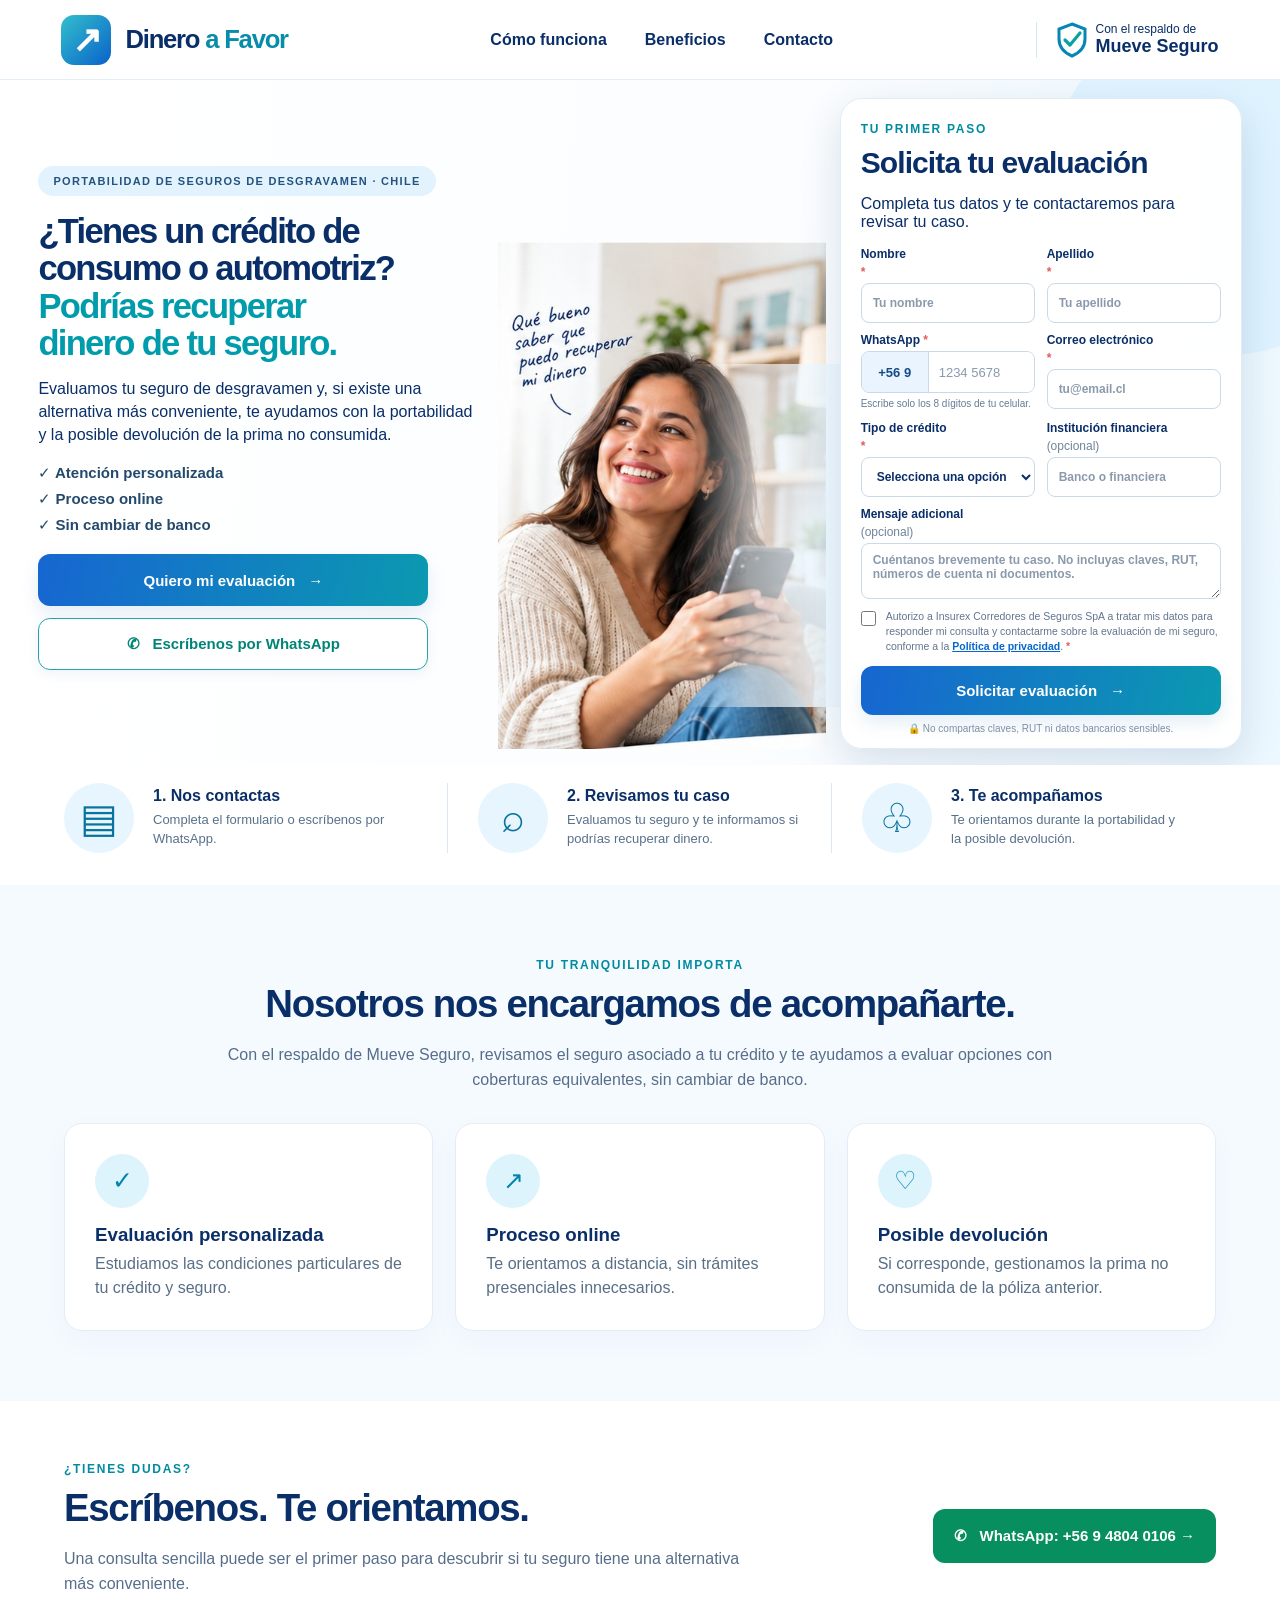
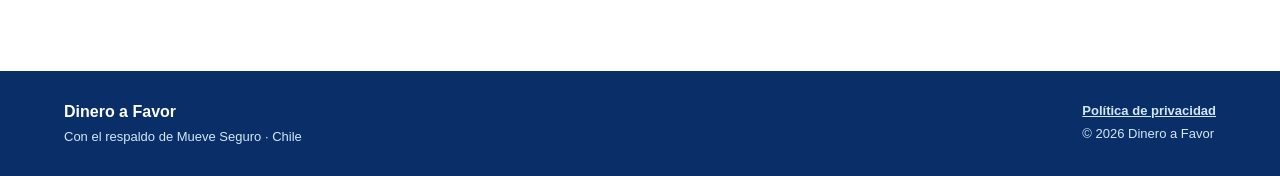
==== index.html @ d80c4075 "Add files via upload" ====
<!DOCTYPE html>
<html lang="es-CL">
<head>
<meta charset="utf-8"><meta name="viewport" content="width=device-width, initial-scale=1">
<meta name="description" content="Con Dinero a Favor evalúa la portabilidad de tu seguro de desgravamen de créditos de consumo y automotrices. Con el respaldo de Mueve Seguro.">
<meta name="theme-color" content="#ffffff"><title>Dinero a Favor | Evalúa tu seguro de desgravamen</title>
<link rel="stylesheet" href="styles.css">
</head>
<body>
<header class="header" id="inicio">
  <div class="header-inner">
    <a class="brand" href="#inicio" aria-label="Dinero a Favor: inicio"><span class="brand-icon" aria-hidden="true">↗</span><span>Dinero <em>a Favor</em></span></a>
    <nav aria-label="Navegación"><a href="#como-funciona">Cómo funciona</a><a href="#beneficios">Beneficios</a><a href="#contacto">Contacto</a></nav>
    <div class="backing-top"><svg viewBox="0 0 32 36" aria-hidden="true"><path d="M16 2 29 7v10c0 9-6 14-13 17C9 31 3 26 3 17V7z" fill="none" stroke="#0786b5" stroke-width="3"/><path d="m9 18 5 5 10-12" fill="none" stroke="#08a1a3" stroke-width="3.2" stroke-linecap="round" stroke-linejoin="round"/></svg><span>Con el respaldo de<br><strong>Mueve Seguro</strong></span></div>
  </div>
</header>
<main>
<section class="hero" aria-label="Solicita una evaluación">
  <div class="hero-photo" aria-hidden="true"><img src="assets/hero-escena-aprobada.jpg" alt=""></div>
  <div class="hero-inner">
    <div class="hero-content">
      <span class="eyebrow">PORTABILIDAD DE SEGUROS DE DESGRAVAMEN · CHILE</span>
      <h1>¿Tienes un crédito de<br class="desktop-break"> consumo o automotriz? <span>Podrías recuperar<br class="desktop-break"> dinero de tu seguro.</span></h1>
      <p class="lead">Evaluamos tu seguro de desgravamen y, si existe una alternativa más conveniente, te ayudamos con la portabilidad y la posible devolución de la prima no consumida.</p>
      <div class="benefit-chips"><span>✓ Atención personalizada</span><span>✓ Proceso online</span><span>✓ Sin cambiar de banco</span></div>
      <div class="hero-buttons"><a href="#evaluacion" class="button button-main">Quiero mi evaluación <span>→</span></a><a class="button button-white" href="https://wa.me/56948040106?text=Hola%2C%20quiero%20evaluar%20mi%20seguro%20de%20desgravamen" target="_blank" rel="noopener">✆ &nbsp; Escríbenos por WhatsApp</a></div>
    </div>
    <div class="hero-scene" aria-hidden="true"><img src="assets/hero-escena-aprobada.jpg" alt=""></div>
    <div class="photo-mobile"><img src="assets/hero-escena-aprobada.jpg" alt="Mujer sonriente sentada en un living luminoso, con un teléfono; imagen ilustrativa"></div>
    <aside class="form-card" id="evaluacion">
      <div id="form-view">
      <span class="kicker">TU PRIMER PASO</span><h2>Solicita tu evaluación</h2>
      <p>Completa tus datos y te contactaremos para revisar tu caso.</p>
      <form id="lead-form" method="POST" action="https://formspree.io/f/xzezlnvd" novalidate>
        <div class="form-grid">
          <label>Nombre <b>*</b><input name="nombre" autocomplete="given-name" required maxlength="70" placeholder="Tu nombre"></label>
          <label>Apellido <b>*</b><input name="apellido" autocomplete="family-name" required maxlength="70" placeholder="Tu apellido"></label>
          <div class="phone-field">
            <label for="telefono-local">WhatsApp <b>*</b></label>
            <div class="phone-control"><span class="phone-prefix" aria-label="Código de Chile más cincuenta y seis, móvil nueve">+56 9</span><input id="telefono-local" inputmode="numeric" type="tel" autocomplete="tel-national" required placeholder="1234 5678" aria-describedby="telefono-ayuda telefono-error" maxlength="15"></div>
            <input type="hidden" name="telefono" id="telefono-completo" value="">
            <small class="phone-help" id="telefono-ayuda">Escribe solo los 8 dígitos de tu celular.</small>
            <small class="phone-error" id="telefono-error" role="alert" aria-live="polite"></small>
          </div>
          <label>Correo electrónico <b>*</b><input name="email" type="email" autocomplete="email" required placeholder="tu@email.cl"></label>
          <label>Tipo de crédito <b>*</b><select name="tipo_credito" required><option value="">Selecciona una opción</option><option value="Consumo">Crédito de consumo</option><option value="Automotriz">Crédito automotriz</option></select></label>
          <label>Institución financiera <span class="optional">(opcional)</span><input name="institucion" maxlength="100" placeholder="Banco o financiera"></label>
        </div>
        <label class="message-label">Mensaje adicional <span class="optional">(opcional)</span><textarea name="mensaje" rows="2" maxlength="600" placeholder="Cuéntanos brevemente tu caso. No incluyas claves, RUT, números de cuenta ni documentos."></textarea></label>
        <label class="consent"><input type="checkbox" name="consentimiento" required><span>Autorizo a Insurex Corredores de Seguros SpA a tratar mis datos para responder mi consulta y contactarme sobre la evaluación de mi seguro, conforme a la <a href="privacidad.html" target="_blank" rel="noopener">Política de privacidad</a>. <b>*</b></span></label>
        <p role="status" aria-live="polite" id="form-status"></p>
        <button class="button button-main submit" type="submit">Solicitar evaluación <span>→</span></button>
        <p class="privacy-summary">🔒 No compartas claves, RUT ni datos bancarios sensibles.</p>
      </form>
      </div>
      <section id="success-view" class="success-view" hidden aria-labelledby="success-heading" tabindex="-1">
        <div class="success-icon" aria-hidden="true">
          <svg viewBox="0 0 72 72" fill="none" role="img"><circle cx="36" cy="36" r="34" fill="#E6F9F3"/><circle cx="36" cy="36" r="25" fill="#12A77C"/><path d="m23 36 9 9 18-20" stroke="white" stroke-width="5" stroke-linecap="round" stroke-linejoin="round"/></svg>
        </div>
        <span class="kicker success-kicker">SOLICITUD ENVIADA CON ÉXITO</span>
        <h2 id="success-heading">¡Tu solicitud está en las mejores manos!</h2>
        <p class="success-lead">Gracias por confiar en <strong>Dinero a Favor.</strong> Recibimos tu información correctamente.</p>
        <div class="success-time"><span class="success-time-icon" aria-hidden="true">◷</span><div><strong>En menos de 24 horas hábiles</strong><span>Nos pondremos en contacto contigo para dar el siguiente paso.</span></div></div>
        <p class="success-phrase">Recuperar tu dinero es nuestra mejor motivación.</p>
        <div class="success-divider"></div>
        <p class="success-small">Mientras tanto, no necesitas realizar ninguna gestión adicional. Te acompañaremos durante el proceso de evaluación.</p>
        <a class="success-home" href="#inicio">Volver al inicio <span aria-hidden="true">↑</span></a>
      </section>
    </aside>
  </div>
</section>
<section class="steps" id="como-funciona" aria-label="Cómo funciona">
  <div class="step"><span class="step-symbol">▤</span><div><h3>1. Nos contactas</h3><p>Completa el formulario o escríbenos por WhatsApp.</p></div></div>
  <div class="step"><span class="step-symbol">⌕</span><div><h3>2. Revisamos tu caso</h3><p>Evaluamos tu seguro y te informamos si podrías recuperar dinero.</p></div></div>
  <div class="step"><span class="step-symbol">♧</span><div><h3>3. Te acompañamos</h3><p>Te orientamos durante la portabilidad y la posible devolución.</p></div></div>
</section>
<section class="below" id="beneficios">
  <div class="below-intro"><span class="kicker">TU TRANQUILIDAD IMPORTA</span><h2>Nosotros nos encargamos de acompañarte.</h2><p>Con el respaldo de Mueve Seguro, revisamos el seguro asociado a tu crédito y te ayudamos a evaluar opciones con coberturas equivalentes, sin cambiar de banco.</p></div>
  <div class="benefits"><article><span>✓</span><h3>Evaluación personalizada</h3><p>Estudiamos las condiciones particulares de tu crédito y seguro.</p></article><article><span>↗</span><h3>Proceso online</h3><p>Te orientamos a distancia, sin trámites presenciales innecesarios.</p></article><article><span>♡</span><h3>Posible devolución</h3><p>Si corresponde, gestionamos la prima no consumida de la póliza anterior.</p></article></div>
</section>
<section class="contact-section" id="contacto"><div><span class="kicker">¿TIENES DUDAS?</span><h2>Escríbenos. Te orientamos.</h2><p>Una consulta sencilla puede ser el primer paso para descubrir si tu seguro tiene una alternativa más conveniente.</p></div><a class="button contact-button" href="https://wa.me/56948040106?text=Hola%2C%20quiero%20solicitar%20una%20evaluaci%C3%B3n" target="_blank" rel="noopener">✆ &nbsp; WhatsApp: +56 9 4804 0106 →</a></section>
</main>
<footer><div><strong>Dinero a Favor</strong><span>Con el respaldo de Mueve Seguro · Chile</span></div><div><a href="privacidad.html">Política de privacidad</a><span>© <span id="year"></span> Dinero a Favor</span></div></footer>
<script src="script.js"></script>
</body></html>
---- styles.css ----
:root{--navy:#092e68;--blue:#176acb;--teal:#0297a7;--muted:#516b88;--soft:#eaf6ff;--edge:#dfebf5}*{box-sizing:border-box}html{scroll-behavior:smooth}body{margin:0;font-family:Inter,Arial,Helvetica,sans-serif;color:var(--navy);background:white}a{color:inherit}button,input,select,textarea{font:inherit}.header{height:80px;background:#ffffffec;border-bottom:1px solid #e6eff8;position:relative;z-index:5}.header-inner{max-width:1660px;margin:auto;display:flex;align-items:center;justify-content:space-between;gap:20px;height:100%;padding:0 4.8%}.brand{display:flex;align-items:center;gap:14px;text-decoration:none;font-size:clamp(23px,2vw,33px);font-weight:850;letter-spacing:-1.2px;white-space:nowrap}.brand em{color:#078caa;font-style:normal}.brand-icon{width:50px;height:50px;background:linear-gradient(135deg,#33bfcc,#0962c9);border-radius:13px;color:white;display:grid;place-items:center;font-size:36px;line-height:1;font-weight:bold}.header nav{display:flex;gap:38px}.header nav a{text-decoration:none;font-weight:600;font-size:16px}.header nav a:hover{text-decoration:underline}.backing-top{display:flex;align-items:center;gap:8px;border-left:1px solid #d5e6f3;padding-left:19px;white-space:nowrap;font-size:12px;line-height:1.2}.backing-top svg{width:32px;height:36px}.backing-top strong{font-size:18px}.hero{position:relative;isolation:isolate;min-height:710px;overflow:hidden;background:linear-gradient(90deg,#fff 0%,#f8fcff 50%,#e9f7ff 100%)}.hero-photo{position:absolute;z-index:-2;inset:0;pointer-events:none}.hero-photo:before{content:"";position:absolute;inset:0;z-index:2;background:linear-gradient(90deg,white 0%,rgba(255,255,255,.96) 23%,rgba(255,255,255,.56) 39%,rgba(255,255,255,.07) 56%,rgba(244,251,255,.33) 74%,rgba(237,248,255,.8) 100%)}.hero-photo img{position:absolute;height:100%;width:54%;left:27%;object-fit:cover;object-position:center 44%;filter:saturate(.93)}.hero:after{content:"";z-index:-1;pointer-events:none;position:absolute;right:-120px;top:-75px;width:350px;height:350px;border-radius:50%;background:#d2eeff87}.hero-inner{max-width:1740px;margin:auto;position:relative;display:grid;grid-template-columns:minmax(0,1.3fr) minmax(390px,.85fr);align-items:center;gap:clamp(25px,3vw,55px);padding:28px 4.8% 32px;min-height:700px}.hero-content{align-self:center;position:relative;z-index:1;max-width:720px;padding-bottom:10px}.eyebrow{display:inline-block;border-radius:28px;background:#e2f3fd;color:#24537f;font-size:12px;font-weight:800;letter-spacing:1.3px;padding:9px 16px;margin-bottom:20px}.hero h1{font-size:clamp(36px,3.15vw,53px);line-height:1.12;letter-spacing:-1.9px;max-width:690px;margin:0 0 17px;font-weight:850;text-wrap:balance}.hero h1 span{display:block;color:#008fa0}.lead{font-size:clamp(16px,1.19vw,20px);line-height:1.43;max-width:590px;margin:0 0 20px;font-weight:480}.benefit-chips{display:flex;flex-wrap:wrap;gap:8px;margin:20px 0 26px}.benefit-chips span{background:#e6f5feec;color:#175281;padding:9px 11px;border-radius:24px;font-size:13px;font-weight:750}.hero-buttons{display:flex;flex-wrap:wrap;gap:11px;max-width:615px}.button{min-height:54px;display:inline-flex;align-items:center;justify-content:center;gap:13px;padding:14px 21px;border:0;border-radius:12px;text-decoration:none;font-weight:780;cursor:pointer;font-size:15px;transition:transform .15s,box-shadow .15s}.button:hover{transform:translateY(-2px)}.button-main{color:#fff;background:linear-gradient(100deg,#1766d1,#0b99b0);box-shadow:0 8px 18px #1664ad1c}.button-white{color:#008476;background:#fffffff0;border:1px solid #24a3b1;box-shadow:0 4px 12px #1a537610}.photo-mobile{display:none}.form-card{background:#fffffff7;position:relative;z-index:2;align-self:center;padding:29px 31px 23px;border-radius:20px;box-shadow:0 18px 65px #173b6818;border:1px solid #dfeaf47a;scroll-margin-top:20px}.kicker{color:#008c9f;font-size:12px;font-weight:850;letter-spacing:1.7px}.form-card h2{font-size:clamp(25px,2.2vw,35px);letter-spacing:-.9px;line-height:1.1;margin:12px 0 8px}.form-card>p{font-size:14px;line-height:1.38;color:var(--muted);margin:0 0 18px}.form-grid{display:grid;grid-template-columns:1fr 1fr;gap:16px 13px}form label{display:flex;flex-direction:column;gap:6px;font-weight:760;font-size:12px}form b{color:#e25b57}.optional{font-weight:450;color:#71849b}input:not([type=checkbox]),textarea,select{width:100%;min-width:0;border:1px solid #c8d9e8;border-radius:7px;background:#fff;padding:12px 12px;color:var(--navy);font-size:13px;min-height:43px;outline:0}input:focus,textarea:focus,select:focus{border-color:#008ca9;box-shadow:0 0 0 3px #aeeaf540}input::placeholder,textarea::placeholder{color:#8a9aac}textarea{resize:vertical;min-height:61px}.message-label{margin-top:15px}.consent{flex-direction:row;align-items:flex-start;gap:10px;font-size:11px;line-height:1.5;font-weight:450;color:#62758e;margin:14px 0 10px}.consent input{width:15px;height:15px;flex:0 0 15px;margin:2px 0 0;accent-color:#166bd4}.consent a{color:#0766cc;font-weight:700}.submit{width:100%;margin-top:5px}.demo-note{font-size:11px;text-align:center;border-radius:7px;color:#9b690e;background:#fff5df;padding:8px;margin:8px 0}.privacy-summary{font-size:10px;color:#7d8fa6;text-align:center;margin:12px 0 0}#form-status{font-size:13px;color:#1766a6;margin:4px 0;min-height:0}.steps{max-width:1650px;margin:auto;display:grid;grid-template-columns:repeat(3,1fr);gap:0;padding:25px 5% 32px}.step{display:flex;align-items:center;gap:19px;padding:0 30px;border-right:1px solid #dbe8f1}.step:first-child{padding-left:0}.step:last-child{border:0}.step-symbol{width:70px;height:70px;border-radius:50%;background:#e6f5fe;color:#08739c;display:grid;place-items:center;font-size:40px;flex-shrink:0}.step h3{font-size:16px;margin:0 0 6px}.step p{font-size:13px;color:#58718a;line-height:1.4;margin:0}.below{background:#f5faff;padding:70px 5%}.below-intro{max-width:840px;margin:0 auto 30px;text-align:center}.below-intro h2,.contact-section h2{font-size:clamp(27px,3vw,42px);letter-spacing:-1.3px;margin:9px 0 15px}.below-intro p,.contact-section p{font-size:16px;color:#566e8a;line-height:1.6}.benefits{max-width:1400px;margin:auto;display:grid;grid-template-columns:repeat(3,1fr);gap:22px}.benefits article{background:white;border:1px solid #e2edf6;border-radius:18px;padding:30px;box-shadow:0 10px 30px #214f8508}.benefits article>span{display:grid;place-items:center;background:#def4fc;color:#0085ad;border-radius:50%;font-size:25px;width:54px;height:54px}.benefits h3{margin:16px 0 6px}.benefits p{color:#586f86;line-height:1.5;margin:0}.contact-section{display:flex;align-items:center;justify-content:space-between;gap:25px;max-width:1490px;margin:auto;padding:58px 5%}.contact-section>div{max-width:680px}.contact-button{background:#078f60;color:white;white-space:nowrap}footer{display:flex;justify-content:space-between;gap:30px;background:#092e68;padding:32px 5%;color:#fff}footer>div{display:flex;flex-direction:column;gap:8px}footer span,footer a{color:#d2e8f8;font-size:13px}footer a{font-weight:700}@media(max-width:1280px){.hero-inner{grid-template-columns:minmax(0,1.12fr) minmax(370px,.88fr);padding-left:3%;padding-right:3%}.hero h1{font-size:clamp(33px,3.5vw,48px)}.form-card{padding:22px}.hero-photo img{width:58%;left:22%}.hero-photo:before{background:linear-gradient(90deg,white 0%,#fffffff0 23%,#ffffffa0 45%,#ffffff20 65%,#eaf7ffb8 100%)}}@media(max-width:850px){.header{height:70px}.header-inner{padding:0 4%}.brand{font-size:23px}.brand-icon{height:43px;width:43px;font-size:30px}.header nav{display:none}.backing-top{font-size:9px;padding-left:8px}.backing-top strong{font-size:13px}.backing-top svg{height:26px;width:26px}.hero{min-height:0}.hero-inner{display:flex;flex-direction:column;align-items:stretch;padding:36px 5% 45px;gap:22px;min-height:0}.hero-photo{display:none}.hero-content{max-width:100%;padding:0}.hero h1{max-width:700px;font-size:clamp(31px,5.3vw,44px);line-height:1.13;letter-spacing:-1px}.lead{font-size:16px}.hero-buttons{max-width:none}.photo-mobile{display:block;width:100%;height:360px;overflow:hidden;border-radius:18px;position:relative;background:#eef7ff}.photo-mobile img{display:block;width:100%;height:100%;object-fit:cover;object-position:center 40%}.form-card{width:100%;max-width:710px;align-self:center;padding:25px}.steps{padding:35px 5%;gap:15px}.step{padding:0 14px;gap:10px}.step-symbol{height:51px;width:51px;font-size:30px}.step h3{font-size:14px}.step p{font-size:12px}}@media(max-width:590px){.header .backing-top{display:none}.hero-inner{padding:24px 5% 33px;gap:16px}.eyebrow{font-size:9px;letter-spacing:.6px;padding:8px 10px;margin-bottom:13px}.hero h1{font-size:clamp(30px,8vw,40px)}.lead{font-size:15px}.benefit-chips{gap:6px;margin:14px 0 19px}.benefit-chips span{font-size:11px;padding:7px 9px}.hero-buttons{display:grid;grid-template-columns:1fr}.hero-buttons .button{width:100%}.photo-mobile{height:270px}.photo-mobile img{object-position:center 33%}.form-card{padding:22px 17px 18px;border-radius:16px}.form-grid{grid-template-columns:1fr;gap:12px}.form-card h2{font-size:27px}.form-card>p{font-size:13px}.steps{grid-template-columns:1fr;padding:28px 6%;gap:22px}.step{border:0;border-bottom:1px solid #e0eaf2;padding:0 0 18px!important}.step:last-child{border:0;padding:0!important}.step-symbol{height:59px;width:59px}.step h3{font-size:16px}.step p{font-size:13px}.below{padding:50px 6%}.benefits{grid-template-columns:1fr}.contact-section{display:block;padding:48px 6%}.contact-button{white-space:normal;text-align:center;width:100%}footer{flex-direction:column;padding:26px 6%}}

/* V6 · Hero igualado a la primera referencia: mujer completa, living visible y formulario compacto */
.hero-photo{display:none}
.hero{background:linear-gradient(95deg,#ffffff 0%,#fbfdff 60%,#ecf8ff 100%);min-height:660px}
.hero-inner{max-width:1700px;margin:auto;display:grid;grid-template-columns:minmax(430px,1.05fr) minmax(330px,.78fr) minmax(420px,.92fr);align-items:center;gap:18px;padding:18px 3.5% 16px;min-height:660px}
.hero-content{max-width:560px;align-self:center;padding-right:6px}
.hero-scene{display:flex;align-items:flex-end;justify-content:center;align-self:end;position:relative;min-height:560px;overflow:visible}
.hero-scene:after{content:"";position:absolute;inset:auto -10% 8% auto;width:52%;height:66%;background:linear-gradient(90deg,rgba(255,255,255,0) 0%, rgba(248,252,255,.58) 35%, rgba(235,247,255,.96) 100%);pointer-events:none}
.hero-scene img{display:block;max-height:580px;width:auto;max-width:100%;object-fit:contain;object-position:center bottom;filter:none}
.eyebrow{font-size:11px;padding:9px 15px;margin-bottom:17px}
.hero h1{font-size:clamp(34px,3vw,49px);line-height:1.08;letter-spacing:-1.7px;max-width:570px;margin:0 0 16px}
.hero h1 span{display:inline;color:#009cab}
.lead{font-size:clamp(16px,1.12vw,19px);line-height:1.42;max-width:520px;margin:0 0 18px}
.benefit-chips{display:flex;flex-direction:column;align-items:flex-start;gap:8px;margin:0 0 20px}
.benefit-chips span{background:transparent;padding:0;font-size:15px;font-weight:560;color:#24496c}
.hero-buttons{display:flex;flex-direction:column;align-items:flex-start;gap:12px;max-width:390px}
.hero-buttons .button{width:100%;min-height:52px}
.form-card{background:#fffffffb;max-width:520px;justify-self:end;align-self:center;padding:24px 24px 16px;border-radius:22px;box-shadow:0 14px 42px rgba(16,57,109,.14);border:1px solid #e0ecf5}
.form-card h2{font-size:clamp(30px,2.25vw,36px);margin:10px 0 6px;line-height:1.08}
.form-card>p{font-size:13px;margin:0 0 12px}
.form-grid{grid-template-columns:1fr 1fr;gap:10px 12px}
form label{font-size:12px;gap:4px}
input:not([type=checkbox]),textarea,select{min-height:40px;padding:9px 11px;font-size:12px;border-radius:8px}
textarea{min-height:56px}
.message-label{margin-top:10px}
.consent{margin:10px 0 8px;font-size:10.5px;line-height:1.45}
.submit{margin-top:3px;min-height:49px}
.demo-note{margin:8px 0 6px;padding:6px;font-size:10px}
.privacy-summary{margin-top:8px;font-size:10px}
.steps{padding-top:18px}

@media (max-width:1320px){
  .hero-inner{grid-template-columns:minmax(380px,1.02fr) minmax(290px,.75fr) minmax(390px,.92fr);gap:14px;padding-left:3%;padding-right:3%}
  .hero h1{font-size:clamp(31px,2.7vw,44px)}
  .hero-content{max-width:510px}
  .hero-scene{min-height:520px}
  .hero-scene img{max-height:540px}
  .form-card{padding:20px 20px 14px}
}

@media (max-width:980px){
  .hero-inner{display:flex;flex-direction:column;align-items:stretch;gap:20px;padding:26px 5% 32px;min-height:0}
  .hero-scene{display:none}
  .photo-mobile{display:block;width:100%;background:#f5faff;border-radius:18px;overflow:hidden;padding:0}
  .photo-mobile img{display:block;width:100%;height:auto;object-fit:contain;object-position:center top}
  .hero-content{max-width:100%;padding-right:0}
  .hero h1{max-width:700px;font-size:clamp(31px,5.8vw,44px)}
  .hero-buttons{max-width:none}
  .hero-buttons .button{width:100%}
  .form-card{width:100%;max-width:740px;align-self:center}
}

@media (max-width:590px){
  .hero{min-height:0}
  .hero-inner{padding:22px 5% 28px;gap:16px}
  .eyebrow{font-size:9px;letter-spacing:.7px;padding:8px 10px;margin-bottom:12px}
  .hero h1{font-size:clamp(29px,8vw,39px);line-height:1.1}
  .lead{font-size:15px;margin-bottom:14px}
  .benefit-chips span{font-size:14px}
  .photo-mobile{border-radius:16px}
  .form-card{padding:18px 16px 14px;border-radius:16px}
  .form-card h2{font-size:27px}
  .form-grid{grid-template-columns:1fr;gap:10px}
  textarea{min-height:72px}
}

/* V10 · WhatsApp chileno: prefijo fijo y validación accesible */
.phone-field{display:flex;flex-direction:column;gap:4px;min-width:0}
.phone-field>label{display:block;font-size:12px;font-weight:760}
.phone-control{display:flex;align-items:stretch;width:100%;min-width:0;border:1px solid #c8d9e8;border-radius:8px;background:#fff;overflow:hidden;transition:border-color .15s,box-shadow .15s}
.phone-control:focus-within{border-color:#008ca9;box-shadow:0 0 0 3px #aeeaf540}
.phone-prefix{display:flex;align-items:center;justify-content:center;flex:0 0 67px;padding:0 8px;background:#eaf4ff;border-right:1px solid #c8d9e8;color:#164b85;font-size:13px;font-weight:800;white-space:nowrap}
.phone-control input#telefono-local{min-width:0;width:100%;border:0;border-radius:0;box-shadow:none!important;outline:none;padding:9px 10px;font-size:13px;background:#fff}
.phone-field .phone-help{color:#657c93;font-size:10px;line-height:1.25;margin:1px 0 0}
.phone-field .phone-error{display:none;color:#a32925;font-size:11px;font-weight:650;line-height:1.25}
.phone-field .phone-error:not(:empty){display:block}
.phone-field.is-invalid .phone-control{border-color:#c4433d;box-shadow:0 0 0 2px #f8e0de}
@media(max-width:590px){.phone-control{min-height:46px}.phone-prefix{flex-basis:76px;font-size:14px}.phone-control input#telefono-local{font-size:16px}}


/* V11 · Confirmación premium: sustituye por completo al formulario tras envío verificado */
#form-view[hidden],#success-view[hidden]{display:none!important}
.form-card:has(.success-view:not([hidden])){align-self:center}
.success-view{text-align:center;padding:16px 2px 12px;display:flex;flex-direction:column;align-items:center;gap:0;outline:none;animation:success-in .35s ease-out both}
.success-icon{width:84px;height:84px;margin:3px 0 18px;filter:drop-shadow(0 7px 15px #11a77c24)}
.success-icon svg{display:block;width:100%;height:100%}
.success-kicker{display:inline-flex;align-items:center;justify-content:center;color:#008c92;background:#e9f7fa;border-radius:30px;padding:8px 13px;letter-spacing:1.2px;font-weight:800;font-size:10px}
.success-view h2{font-size:clamp(26px,2.55vw,38px);line-height:1.14;letter-spacing:-.8px;margin:16px 0 12px;max-width:420px;color:#0b3067}
.success-lead{max-width:380px;color:#415977;font-size:15px;line-height:1.55;margin:0 0 24px}
.success-lead strong{color:#0b3067}
.success-time{text-align:left;display:flex;gap:12px;align-items:center;background:linear-gradient(110deg,#eaf7ff 0%,#e9faf5 100%);padding:17px;border:1px solid #ccebe9;border-radius:16px;width:100%;margin:0 0 23px}
.success-time-icon{flex:0 0 46px;width:46px;height:46px;display:grid;place-items:center;background:white;border-radius:50%;font-size:33px;color:#078ba5;line-height:1}
.success-time div{display:flex;flex-direction:column;gap:4px}
.success-time strong{font-size:16px;color:#0a3269;line-height:1.25}
.success-time span:not(.success-time-icon){font-size:13px;color:#536d83;line-height:1.4}
.success-phrase{margin:2px 0 14px;font-size:clamp(17px,1.55vw,21px);font-weight:800;color:#0694a7;line-height:1.33;max-width:370px}
.success-divider{height:1px;width:88%;background:#e2eaf4;margin:6px 0 17px}
.success-small{font-size:12px;color:#6c7f93;line-height:1.55;margin:0 0 23px;max-width:380px}
.success-home{display:inline-flex;align-items:center;justify-content:center;gap:8px;border:1px solid #b7d2e7;border-radius:100px;padding:11px 19px;font-size:13px;font-weight:750;color:#1163a0;text-decoration:none;background:#fff}
.success-home:hover,.success-home:focus-visible{background:#eef8ff;border-color:#0794aa}
@keyframes success-in{from{opacity:0;transform:translateY(9px)}to{opacity:1;transform:translateY(0)}}
@media(max-width:590px){.success-view{padding:13px 1px 6px}.success-view h2{font-size:29px}.success-time{padding:14px}.success-lead{font-size:15px}}
@media(prefers-reduced-motion:reduce){.success-view{animation:none}html{scroll-behavior:auto}}
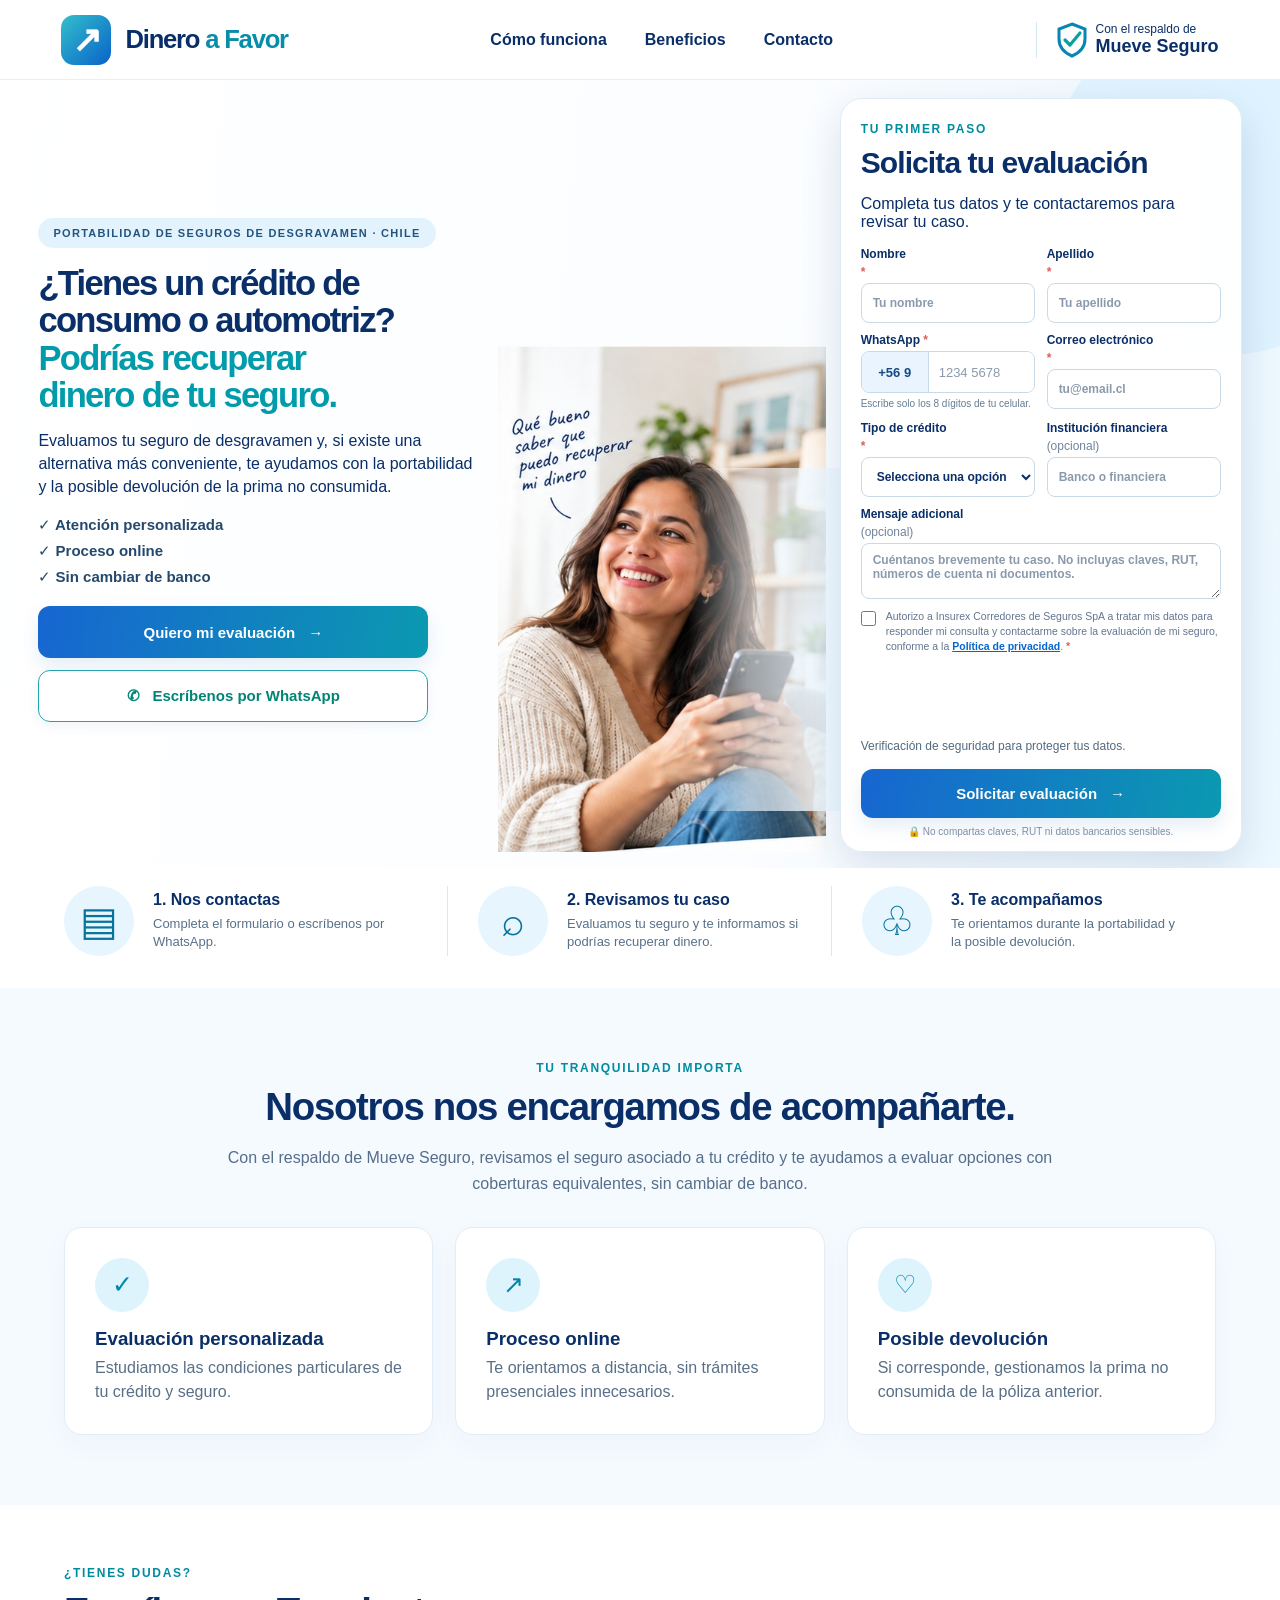
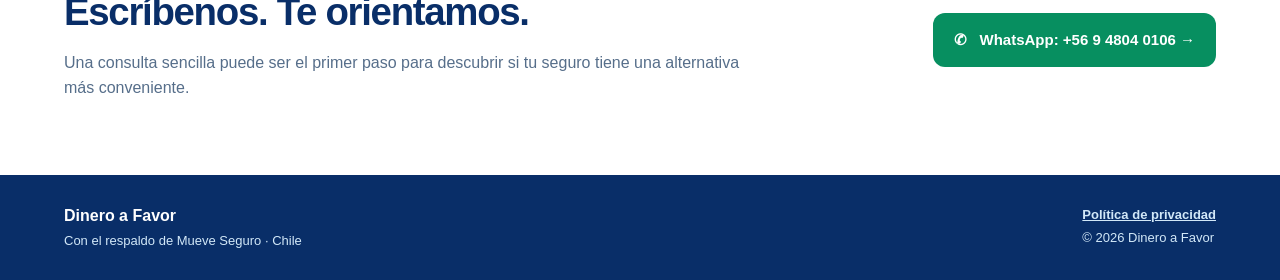
==== commit 9b0d1e9a: "Add files via upload" ====
--- a/index.html
+++ b/index.html
@@ -48,6 +48,8 @@
         </div>
         <label class="message-label">Mensaje adicional <span class="optional">(opcional)</span><textarea name="mensaje" rows="2" maxlength="600" placeholder="Cuéntanos brevemente tu caso. No incluyas claves, RUT, números de cuenta ni documentos."></textarea></label>
         <label class="consent"><input type="checkbox" name="consentimiento" required><span>Autorizo a Insurex Corredores de Seguros SpA a tratar mis datos para responder mi consulta y contactarme sobre la evaluación de mi seguro, conforme a la <a href="privacidad.html" target="_blank" rel="noopener">Política de privacidad</a>. <b>*</b></span></label>
+        <div class="daf-turnstile" id="turnstile-widget" aria-label="Verificación de seguridad"></div>
+        <p class="daf-turnstile-note">Verificación de seguridad para proteger tus datos.</p>
         <p role="status" aria-live="polite" id="form-status"></p>
         <button class="button button-main submit" type="submit">Solicitar evaluación <span>→</span></button>
         <p class="privacy-summary">🔒 No compartas claves, RUT ni datos bancarios sensibles.</p>
@@ -81,5 +83,6 @@
 <section class="contact-section" id="contacto"><div><span class="kicker">¿TIENES DUDAS?</span><h2>Escríbenos. Te orientamos.</h2><p>Una consulta sencilla puede ser el primer paso para descubrir si tu seguro tiene una alternativa más conveniente.</p></div><a class="button contact-button" href="https://wa.me/56948040106?text=Hola%2C%20quiero%20solicitar%20una%20evaluaci%C3%B3n" target="_blank" rel="noopener">✆ &nbsp; WhatsApp: +56 9 4804 0106 →</a></section>
 </main>
 <footer><div><strong>Dinero a Favor</strong><span>Con el respaldo de Mueve Seguro · Chile</span></div><div><a href="privacidad.html">Política de privacidad</a><span>© <span id="year"></span> Dinero a Favor</span></div></footer>
-<script src="script.js"></script>
+<script src="script.js?v=14"></script>
+<script src="https://challenges.cloudflare.com/turnstile/v0/api.js?render=explicit&onload=onTurnstileLoaded" async defer></script>
 </body></html>
--- a/styles.css
+++ b/styles.css
@@ -102,3 +102,10 @@
 @keyframes success-in{from{opacity:0;transform:translateY(9px)}to{opacity:1;transform:translateY(0)}}
 @media(max-width:590px){.success-view{padding:13px 1px 6px}.success-view h2{font-size:29px}.success-time{padding:14px}.success-lead{font-size:15px}}
 @media(prefers-reduced-motion:reduce){.success-view{animation:none}html{scroll-behavior:auto}}
+
+/* V14 - Turnstile y mensajes de entrega */
+.daf-turnstile{margin:14px 0 4px;min-height:65px;max-width:100%;overflow:hidden}
+.daf-turnstile-note{font-size:12px;line-height:1.4;color:#526a80;margin:3px 0 12px}
+#form-status{white-space:pre-line;line-height:1.55}
+#form-status[data-state="warning"]{color:#98520b;font-weight:600}
+#form-status[data-state="error"]{color:#a92424;font-weight:600}
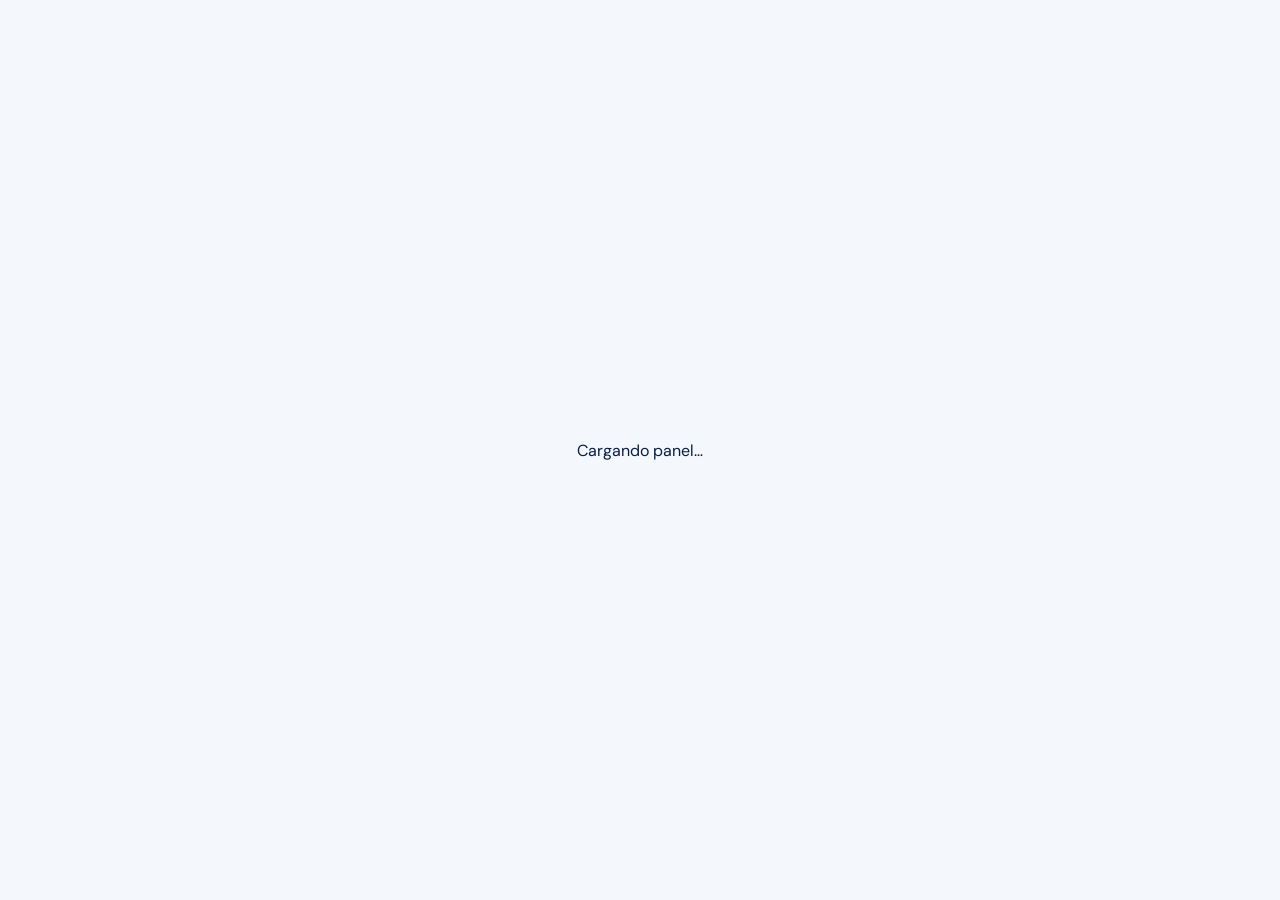
==== commit f042936d: "Add files via upload" ====
--- a/index.html
+++ b/index.html
@@ -1,88 +1,25 @@
-<!DOCTYPE html>
-<html lang="es-CL">
-<head>
-<meta charset="utf-8"><meta name="viewport" content="width=device-width, initial-scale=1">
-<meta name="description" content="Con Dinero a Favor evalúa la portabilidad de tu seguro de desgravamen de créditos de consumo y automotrices. Con el respaldo de Mueve Seguro.">
-<meta name="theme-color" content="#ffffff"><title>Dinero a Favor | Evalúa tu seguro de desgravamen</title>
-<link rel="stylesheet" href="styles.css">
-</head>
-<body>
-<header class="header" id="inicio">
-  <div class="header-inner">
-    <a class="brand" href="#inicio" aria-label="Dinero a Favor: inicio"><span class="brand-icon" aria-hidden="true">↗</span><span>Dinero <em>a Favor</em></span></a>
-    <nav aria-label="Navegación"><a href="#como-funciona">Cómo funciona</a><a href="#beneficios">Beneficios</a><a href="#contacto">Contacto</a></nav>
-    <div class="backing-top"><svg viewBox="0 0 32 36" aria-hidden="true"><path d="M16 2 29 7v10c0 9-6 14-13 17C9 31 3 26 3 17V7z" fill="none" stroke="#0786b5" stroke-width="3"/><path d="m9 18 5 5 10-12" fill="none" stroke="#08a1a3" stroke-width="3.2" stroke-linecap="round" stroke-linejoin="round"/></svg><span>Con el respaldo de<br><strong>Mueve Seguro</strong></span></div>
-  </div>
-</header>
-<main>
-<section class="hero" aria-label="Solicita una evaluación">
-  <div class="hero-photo" aria-hidden="true"><img src="assets/hero-escena-aprobada.jpg" alt=""></div>
-  <div class="hero-inner">
-    <div class="hero-content">
-      <span class="eyebrow">PORTABILIDAD DE SEGUROS DE DESGRAVAMEN · CHILE</span>
-      <h1>¿Tienes un crédito de<br class="desktop-break"> consumo o automotriz? <span>Podrías recuperar<br class="desktop-break"> dinero de tu seguro.</span></h1>
-      <p class="lead">Evaluamos tu seguro de desgravamen y, si existe una alternativa más conveniente, te ayudamos con la portabilidad y la posible devolución de la prima no consumida.</p>
-      <div class="benefit-chips"><span>✓ Atención personalizada</span><span>✓ Proceso online</span><span>✓ Sin cambiar de banco</span></div>
-      <div class="hero-buttons"><a href="#evaluacion" class="button button-main">Quiero mi evaluación <span>→</span></a><a class="button button-white" href="https://wa.me/56948040106?text=Hola%2C%20quiero%20evaluar%20mi%20seguro%20de%20desgravamen" target="_blank" rel="noopener">✆ &nbsp; Escríbenos por WhatsApp</a></div>
-    </div>
-    <div class="hero-scene" aria-hidden="true"><img src="assets/hero-escena-aprobada.jpg" alt=""></div>
-    <div class="photo-mobile"><img src="assets/hero-escena-aprobada.jpg" alt="Mujer sonriente sentada en un living luminoso, con un teléfono; imagen ilustrativa"></div>
-    <aside class="form-card" id="evaluacion">
-      <div id="form-view">
-      <span class="kicker">TU PRIMER PASO</span><h2>Solicita tu evaluación</h2>
-      <p>Completa tus datos y te contactaremos para revisar tu caso.</p>
-      <form id="lead-form" method="POST" action="https://formspree.io/f/xzezlnvd" novalidate>
-        <div class="form-grid">
-          <label>Nombre <b>*</b><input name="nombre" autocomplete="given-name" required maxlength="70" placeholder="Tu nombre"></label>
-          <label>Apellido <b>*</b><input name="apellido" autocomplete="family-name" required maxlength="70" placeholder="Tu apellido"></label>
-          <div class="phone-field">
-            <label for="telefono-local">WhatsApp <b>*</b></label>
-            <div class="phone-control"><span class="phone-prefix" aria-label="Código de Chile más cincuenta y seis, móvil nueve">+56 9</span><input id="telefono-local" inputmode="numeric" type="tel" autocomplete="tel-national" required placeholder="1234 5678" aria-describedby="telefono-ayuda telefono-error" maxlength="15"></div>
-            <input type="hidden" name="telefono" id="telefono-completo" value="">
-            <small class="phone-help" id="telefono-ayuda">Escribe solo los 8 dígitos de tu celular.</small>
-            <small class="phone-error" id="telefono-error" role="alert" aria-live="polite"></small>
-          </div>
-          <label>Correo electrónico <b>*</b><input name="email" type="email" autocomplete="email" required placeholder="tu@email.cl"></label>
-          <label>Tipo de crédito <b>*</b><select name="tipo_credito" required><option value="">Selecciona una opción</option><option value="Consumo">Crédito de consumo</option><option value="Automotriz">Crédito automotriz</option></select></label>
-          <label>Institución financiera <span class="optional">(opcional)</span><input name="institucion" maxlength="100" placeholder="Banco o financiera"></label>
-        </div>
-        <label class="message-label">Mensaje adicional <span class="optional">(opcional)</span><textarea name="mensaje" rows="2" maxlength="600" placeholder="Cuéntanos brevemente tu caso. No incluyas claves, RUT, números de cuenta ni documentos."></textarea></label>
-        <label class="consent"><input type="checkbox" name="consentimiento" required><span>Autorizo a Insurex Corredores de Seguros SpA a tratar mis datos para responder mi consulta y contactarme sobre la evaluación de mi seguro, conforme a la <a href="privacidad.html" target="_blank" rel="noopener">Política de privacidad</a>. <b>*</b></span></label>
-        <div class="daf-turnstile" id="turnstile-widget" aria-label="Verificación de seguridad"></div>
-        <p class="daf-turnstile-note">Verificación de seguridad para proteger tus datos.</p>
-        <p role="status" aria-live="polite" id="form-status"></p>
-        <button class="button button-main submit" type="submit">Solicitar evaluación <span>→</span></button>
-        <p class="privacy-summary">🔒 No compartas claves, RUT ni datos bancarios sensibles.</p>
-      </form>
-      </div>
-      <section id="success-view" class="success-view" hidden aria-labelledby="success-heading" tabindex="-1">
-        <div class="success-icon" aria-hidden="true">
-          <svg viewBox="0 0 72 72" fill="none" role="img"><circle cx="36" cy="36" r="34" fill="#E6F9F3"/><circle cx="36" cy="36" r="25" fill="#12A77C"/><path d="m23 36 9 9 18-20" stroke="white" stroke-width="5" stroke-linecap="round" stroke-linejoin="round"/></svg>
-        </div>
-        <span class="kicker success-kicker">SOLICITUD ENVIADA CON ÉXITO</span>
-        <h2 id="success-heading">¡Tu solicitud está en las mejores manos!</h2>
-        <p class="success-lead">Gracias por confiar en <strong>Dinero a Favor.</strong> Recibimos tu información correctamente.</p>
-        <div class="success-time"><span class="success-time-icon" aria-hidden="true">◷</span><div><strong>En menos de 24 horas hábiles</strong><span>Nos pondremos en contacto contigo para dar el siguiente paso.</span></div></div>
-        <p class="success-phrase">Recuperar tu dinero es nuestra mejor motivación.</p>
-        <div class="success-divider"></div>
-        <p class="success-small">Mientras tanto, no necesitas realizar ninguna gestión adicional. Te acompañaremos durante el proceso de evaluación.</p>
-        <a class="success-home" href="#inicio">Volver al inicio <span aria-hidden="true">↑</span></a>
-      </section>
-    </aside>
-  </div>
+<!doctype html>
+<html lang="es-CL"><head><meta charset="utf-8"><meta name="viewport" content="width=device-width,initial-scale=1">
+<meta name="robots" content="noindex,nofollow"><meta name="theme-color" content="#091d45">
+<title>Panel comercial | Dinero a Favor</title><link rel="stylesheet" href="panel.css">
+</head><body>
+<div id="startup" class="startup" role="status">Cargando panel…</div>
+<section id="setup" class="auth-screen" hidden><div class="auth-card"><div class="logo-symbol">↗</div><p class="eyebrow">CONFIGURACIÓN INICIAL</p><h1>Activar el CRM</h1><p>Comprueba que los datos públicos de Supabase estén completos en <code>panel/config.js</code> y vuelve a publicar la carpeta panel en GitHub.</p><p class="muted">Nunca publiques contraseñas de Supabase ni claves privadas sb_secret.</p><a class="btn primary" href="https://supabase.com/dashboard/project/vyfrywxmegltmrqnivon/settings/api-keys" target="_blank" rel="noopener">Abrir configuración de Supabase ↗</a></div></section>
+<section id="auth" class="auth-screen" hidden><div class="auth-card"><a href="../" class="brand"><span class="logo-symbol">↗</span><span>Dinero <em>a Favor</em><small>CRM PRIVADO</small></span></a><div class="lock-icon">▣</div><p class="eyebrow">ÁREA PRIVADA</p><h1>Bienvenida, Carolina</h1><p>Accede a tus solicitudes, clientes y seguimientos en un solo lugar.</p><form id="login-form"><label>Usuario<input id="login-email" type="text" required autocomplete="username" value="carolina" placeholder="carolina" autocapitalize="none" spellcheck="false"></label><label>Contraseña<input id="login-password" type="password" required autocomplete="current-password" placeholder="Contraseña del CRM"></label><p id="login-error" class="error" role="alert" aria-live="polite"></p><button class="btn primary full" id="login-btn">Entrar al panel →</button></form><p class="muted foot-note">Acceso exclusivo para personal autorizado · Insurex Corredores de Seguros SpA</p></div></section>
+<div id="app" class="app-shell" hidden>
+<aside class="sidebar" id="sidebar"><a href="../" class="brand side-brand"><span class="logo-symbol">↗</span><span>Dinero <em>a Favor</em><small>GESTIÓN COMERCIAL</small></span></a><div class="side-nav"><button class="nav-btn active" data-view="inicio"><span>▦</span> Resumen</button><button class="nav-btn" data-view="leads"><span>♧</span> Solicitudes <span id="side-count" class="count-chip">0</span></button><button class="nav-btn" data-view="seguimiento"><span>◷</span> Seguimientos</button><button class="nav-btn" data-view="importar"><span>⇩</span> Importar solicitudes</button></div><div class="side-footer"><span class="avatar">C</span><div><strong>Carolina</strong><small>Administradora</small></div><button id="logout" title="Cerrar sesión" aria-label="Cerrar sesión">↪</button></div></aside>
+<div class="main-area"><header class="topbar"><button id="menu-toggle" class="icon-btn mobile-menu" aria-label="Abrir menú">☰</button><span class="breadcrumb">Dinero a Favor <span class="sep">/</span> <span id="section-name">Resumen comercial</span></span><div class="top-right"><span class="online-indicator">●</span><span class="online-label">Conectado</span><a class="site-link" href="../" target="_blank" rel="noopener">Ver web ↗</a></div></header>
+<main class="content">
+<div id="alert" class="alert" hidden role="status" aria-live="polite"></div>
+<section class="view" id="view-inicio"><div class="page-head"><div><p class="eyebrow">PANEL COMERCIAL</p><h1>Tu negocio, en orden.</h1><p>Gestiona las evaluaciones y acompaña a cada cliente hasta el cierre.</p></div><button class="btn primary" id="new-lead-main">+ Nuevo contacto</button></div>
+<div class="metrics"><article class="metric"><div class="metric-icon blue">♧</div><span>Total de solicitudes</span><strong id="metric-total">0</strong><small>Registradas en el CRM</small></article><article class="metric"><div class="metric-icon cyan">✳</div><span>Contactos nuevos</span><strong id="metric-new">0</strong><small>Pendientes de contacto</small></article><article class="metric"><div class="metric-icon amber">◷</div><span>En gestión</span><strong id="metric-work">0</strong><small>En evaluación o tramitación</small></article><article class="metric"><div class="metric-icon green">✓</div><span>Finalizados</span><strong id="metric-done">0</strong><small>Gestiones completadas</small></article></div>
+<div class="dash-grid"><article class="panel-card"><div class="card-head"><div><h2>Últimas solicitudes</h2><p>Contactos recientes para revisar</p></div><button class="text-btn" data-goto="leads">Ver todas →</button></div><div id="recent-list" class="recent-list"><p class="empty">Todavía no hay solicitudes registradas.</p></div></article><article class="panel-card next-panel"><div class="card-head"><div><h2>Próximos seguimientos</h2><p>Clientes que necesitan tu atención</p></div><button class="text-btn" data-goto="seguimiento">Ver agenda →</button></div><div id="upcoming-list" class="recent-list"><p class="empty">Sin seguimientos programados.</p></div><div class="hint"><strong>Tip comercial</strong><p>Registra una próxima fecha en cada ficha para no perder oportunidades.</p></div></article></div>
 </section>
-<section class="steps" id="como-funciona" aria-label="Cómo funciona">
-  <div class="step"><span class="step-symbol">▤</span><div><h3>1. Nos contactas</h3><p>Completa el formulario o escríbenos por WhatsApp.</p></div></div>
-  <div class="step"><span class="step-symbol">⌕</span><div><h3>2. Revisamos tu caso</h3><p>Evaluamos tu seguro y te informamos si podrías recuperar dinero.</p></div></div>
-  <div class="step"><span class="step-symbol">♧</span><div><h3>3. Te acompañamos</h3><p>Te orientamos durante la portabilidad y la posible devolución.</p></div></div>
-</section>
-<section class="below" id="beneficios">
-  <div class="below-intro"><span class="kicker">TU TRANQUILIDAD IMPORTA</span><h2>Nosotros nos encargamos de acompañarte.</h2><p>Con el respaldo de Mueve Seguro, revisamos el seguro asociado a tu crédito y te ayudamos a evaluar opciones con coberturas equivalentes, sin cambiar de banco.</p></div>
-  <div class="benefits"><article><span>✓</span><h3>Evaluación personalizada</h3><p>Estudiamos las condiciones particulares de tu crédito y seguro.</p></article><article><span>↗</span><h3>Proceso online</h3><p>Te orientamos a distancia, sin trámites presenciales innecesarios.</p></article><article><span>♡</span><h3>Posible devolución</h3><p>Si corresponde, gestionamos la prima no consumida de la póliza anterior.</p></article></div>
-</section>
-<section class="contact-section" id="contacto"><div><span class="kicker">¿TIENES DUDAS?</span><h2>Escríbenos. Te orientamos.</h2><p>Una consulta sencilla puede ser el primer paso para descubrir si tu seguro tiene una alternativa más conveniente.</p></div><a class="button contact-button" href="https://wa.me/56948040106?text=Hola%2C%20quiero%20solicitar%20una%20evaluaci%C3%B3n" target="_blank" rel="noopener">✆ &nbsp; WhatsApp: +56 9 4804 0106 →</a></section>
-</main>
-<footer><div><strong>Dinero a Favor</strong><span>Con el respaldo de Mueve Seguro · Chile</span></div><div><a href="privacidad.html">Política de privacidad</a><span>© <span id="year"></span> Dinero a Favor</span></div></footer>
-<script src="script.js?v=14"></script>
-<script src="https://challenges.cloudflare.com/turnstile/v0/api.js?render=explicit&onload=onTurnstileLoaded" async defer></script>
-</body></html>
+<section class="view" id="view-leads" hidden><div class="page-head"><div><p class="eyebrow">GESTIÓN COMERCIAL</p><h1>Solicitudes</h1><p>Organiza los contactos recibidos y acompaña cada evaluación.</p></div><div class="actions"><button class="btn outline" id="export-csv">↓ Exportar CSV</button><button class="btn primary" id="new-lead">+ Nuevo contacto</button></div></div>
+<div class="panel-card table-card"><div class="filters"><label class="search-box"><span>⌕</span><input id="search" type="search" placeholder="Buscar por nombre, teléfono o institución…" aria-label="Buscar contactos"></label><select id="status-filter" aria-label="Filtrar por estado"><option value="">Todos los estados</option><option value="nuevo">Nuevo</option><option value="contactado">Contactado</option><option value="evaluacion">En evaluación</option><option value="gestion">En gestión</option><option value="finalizado">Finalizado</option><option value="descartado">Descartado</option></select><select id="credit-filter" aria-label="Filtrar por tipo de crédito"><option value="">Todos los créditos</option><option value="Consumo">Consumo</option><option value="Automotriz">Automotriz</option></select></div><div class="table-wrap"><table><thead><tr><th>Cliente</th><th>Crédito</th><th>Institución</th><th>Estado</th><th>Fecha</th><th>Acción</th></tr></thead><tbody id="lead-rows"><tr><td colspan="6" class="empty">Sin solicitudes todavía.</td></tr></tbody></table></div><p id="results-count" class="results-count"></p></div></section>
+<section class="view" id="view-seguimiento" hidden><div class="page-head"><div><p class="eyebrow">PRÓXIMAS GESTIONES</p><h1>Seguimientos</h1><p>Organiza tus próximos contactos y tareas pendientes.</p></div></div><div class="panel-card"><div id="follow-list" class="follow-list"><p class="empty">Aún no hay seguimientos programados.</p></div></div></section>
+<section class="view" id="view-importar" hidden><div class="page-head"><div><p class="eyebrow">SIN PERDER LOS CORREOS</p><h1>Importar solicitudes</h1><p>Incorpora solicitudes antiguas que tengas guardadas en un archivo CSV.</p></div></div><div class="import-grid"><div class="panel-card"><h2>Importar archivo CSV</h2><p>Selecciona un CSV disponible si ya tienes uno. Formspree puede exigir un plan de pago para exportarlo.</p><label class="drop-area" for="csv-file"><span>⇧</span><strong>Seleccionar archivo CSV</strong><small>Solo se importarán datos tras tu confirmación</small><input id="csv-file" type="file" accept=".csv,text/csv"></label><div id="import-preview" hidden><div id="preview-stats" class="preview-stats"></div><div class="table-wrap"><table><thead><tr><th>Nombre</th><th>WhatsApp</th><th>Crédito</th></tr></thead><tbody id="preview-rows"></tbody></table></div><button class="btn primary" id="import-confirm">Importar a Supabase</button></div><p id="import-status" class="muted" role="status"></p></div><div class="panel-card guide"><h2>¿Cómo llegan los contactos?</h2><div class="guide-item"><b>1</b><span>El cliente completa el formulario de <strong>dineroafavor.cl</strong>.</span></div><div class="guide-item"><b>2</b><span>Formspree sigue enviando el correo habitual a Carolina.</span></div><div class="guide-item"><b>3</b><span>Las solicitudes nuevas llegarán mediante Cloudflare al activar la integración. Para archivos CSV existentes, utiliza la importación opcional.</span></div><div class="notice"><strong>Conexión automática pendiente</strong><p>La recepción automática en Supabase requiere publicar la nueva versión del Worker de Cloudflare. El envío de correos por Formspree se mantiene independiente.</p></div><a class="btn outline full" href="https://formspree.io/forms/xzezlnvd/submissions" target="_blank" rel="noopener">Abrir Formspree ↗</a></div></div></section>
+</main></div></div>
+<dialog id="lead-modal" class="modal"><form id="lead-editor"><div class="modal-head"><div><p class="eyebrow">FICHA COMERCIAL</p><h2 id="modal-title">Nuevo contacto</h2></div><button class="icon-btn" type="button" id="close-modal" aria-label="Cerrar">×</button></div><div class="modal-body"><input type="hidden" id="edit-id"><div class="edit-grid"><label>Nombre *<input id="edit-name" required maxlength="70" placeholder="Nombre"></label><label>Apellido<input id="edit-last" maxlength="70" placeholder="Apellido"></label><label>WhatsApp<input id="edit-phone" type="tel" inputmode="tel" placeholder="+56912345678"></label><label>Correo<input id="edit-email" type="email" placeholder="correo@ejemplo.cl"></label><label>Tipo de crédito<select id="edit-credit"><option value="">Selecciona</option><option>Consumo</option><option>Automotriz</option></select></label><label>Institución financiera<input id="edit-bank" maxlength="100"></label><label>Estado<select id="edit-status"><option value="nuevo">Nuevo</option><option value="contactado">Contactado</option><option value="evaluacion">En evaluación</option><option value="gestion">En gestión</option><option value="finalizado">Finalizado</option><option value="descartado">Descartado</option></select></label><label>Próximo contacto<input id="edit-next" type="datetime-local"></label><label>Monto estimado (CLP)<input id="edit-amount" type="number" min="0" max="999999999" step="1" placeholder="Opcional"></label><label>Origen<select id="edit-origin"><option value="web">Web</option><option value="formspree">Formspree</option><option value="whatsapp">WhatsApp</option><option value="manual">Manual</option></select></label></div><label>Mensaje original<textarea id="edit-message" rows="2" maxlength="1000" placeholder="Consulta del cliente"></textarea></label><label>Notas de seguimiento<textarea id="edit-notes" rows="3" maxlength="3000" placeholder="Próxima gestión, documentos pendientes…"></textarea></label><div id="contact-tools" class="contact-tools" hidden><a id="contact-wa" href="#" target="_blank" rel="noopener" class="btn whatsapp">◉ Abrir WhatsApp</a><a id="contact-mail" href="#" class="btn outline">✉ Enviar correo</a></div><div id="history" class="history" hidden><h3>Actividad reciente</h3><div id="history-list"></div></div><p class="muted note">No almacenes contraseñas, RUT, números de cuenta ni documentos médicos en estas notas.</p><p id="save-error" class="error" role="alert"></p></div><div class="modal-actions"><button class="btn outline" type="button" id="cancel-edit">Cancelar</button><button class="btn primary" type="submit" id="save-lead">Guardar cambios</button></div></form></dialog>
+<script type="module" src="app.js"></script>
+</body></html>
--- a/panel.css
+++ b/panel.css
@@ -0,0 +1,4 @@
+@import url('https://fonts.googleapis.com/css2?family=DM+Sans:wght@400;500;600;700&family=Manrope:wght@400;500;600;700;800&display=swap');
+:root{--navy:#091d45;--ink:#17365e;--blue:#196ad7;--cyan:#1295ba;--muted:#7a8da6;--line:#e3ebf5;--bg:#f4f7fb;--white:#fff}*{box-sizing:border-box}[hidden]{display:none!important}body{font-family:'DM Sans',Arial,sans-serif;color:var(--ink);background:var(--bg);margin:0}button,input,select,textarea{font:inherit}button{cursor:pointer}a{text-decoration:none;color:inherit}h1,h2,h3,p{margin-top:0}h1,h2,h3{font-family:Manrope,Arial,sans-serif;letter-spacing:-.04em}h1{font-size:clamp(28px,3vw,39px);color:var(--navy)}h2{font-size:19px;color:var(--navy)}.muted{color:var(--muted);font-size:13px;line-height:1.6}.eyebrow{font-size:11px;letter-spacing:.15em;font-weight:800;color:#158cad}.brand{display:flex;align-items:center;gap:10px;font-family:Manrope;font-size:21px;font-weight:800;line-height:1.1;white-space:nowrap}.brand em{font-style:normal;color:#30bfd0}.brand small{display:block;letter-spacing:.13em;font:700 9px 'DM Sans';margin-top:5px;color:#7ba6c9}.logo-symbol{border-radius:12px;background:linear-gradient(140deg,#39c4cc,#1666d5);width:42px;height:42px;display:grid;place-items:center;color:white;font-size:29px;font-weight:800}.startup{position:fixed;inset:0;display:grid;place-items:center;color:var(--navy)}.auth-screen{min-height:100vh;display:flex;align-items:center;justify-content:center;padding:30px;background:radial-gradient(circle at 12% 4%,#deecfc 0,transparent 35%),linear-gradient(140deg,#f8fbff,#eaf3fd)}.auth-card{background:white;border:1px solid #e3edf7;box-shadow:0 18px 65px #153b6920;border-radius:24px;padding:42px;max-width:450px;width:100%}.auth-card h1{font-size:29px;margin:12px 0}.auth-card>p{color:#6e839d;line-height:1.65}.lock-icon{background:#eaf4ff;border-radius:15px;display:grid;place-items:center;width:55px;height:55px;font-size:27px;color:#1971d2;margin-top:36px}.auth-card label{display:block;font-weight:700;font-size:12px;margin-top:18px}.auth-card input{width:100%;height:47px;margin-top:7px;border:1px solid #d9e4ef;border-radius:10px;padding:0 13px;background:#fcfdff}.auth-card input:focus,.edit-grid input:focus,.edit-grid select:focus,textarea:focus{outline:2px solid #80cfe4;outline-offset:1px}.foot-note{margin-top:27px!important;text-align:center;font-size:11px!important}.btn{border:1px solid #dbe6f3;padding:11px 17px;min-height:43px;display:inline-flex;align-items:center;justify-content:center;border-radius:10px;font-size:12.5px;font-weight:800;gap:7px;background:white;transition:filter .15s}.btn:hover{filter:brightness(.97)}.btn:disabled{opacity:.5;cursor:wait}.btn.primary{background:linear-gradient(110deg,#246ddd,#099cbd);border:0;color:white;box-shadow:0 7px 18px #1768c91f}.btn.outline{color:#18569d;border:1px solid #ccdeed;background:white}.btn.whatsapp{background:#edf9f0;color:#137d48;border-color:#c7edd5}.full{width:100%}.auth-card .btn.full{margin-top:22px}.error{color:#bf343e;font-size:12px;min-height:0}.app-shell{min-height:100vh;display:flex}.sidebar{position:sticky;top:0;height:100vh;width:245px;flex:0 0 245px;background:#0b214b;color:white;padding:27px 16px;display:flex;flex-direction:column;z-index:20}.side-brand{padding:2px 9px 38px;font-size:20px}.side-nav{display:flex;flex-direction:column;gap:7px;flex:1}.nav-btn{border:0;border-radius:10px;background:transparent;color:#c2d0e4;text-align:left;padding:14px 13px;display:flex;align-items:center;gap:14px;font-weight:700;font-size:13px}.nav-btn span:first-child{font-size:21px;width:24px;text-align:center}.nav-btn:hover,.nav-btn.active{background:#1a3c73;color:white}.count-chip{margin-left:auto;background:#245486;padding:3px 7px;border-radius:6px;font-size:11px}.side-footer{border-top:1px solid #2e4875;padding:21px 2px 0;display:flex;align-items:center;gap:10px}.avatar{width:37px;height:37px;background:#2c7bc8;border:2px solid #559fd3;border-radius:50%;display:grid;place-items:center;font-weight:800}.side-footer strong,.side-footer small{display:block}.side-footer small{font-size:11px;color:#9db2ce;margin-top:4px}.side-footer button{margin-left:auto;background:transparent;color:#a9c2e0;border:0;font-size:22px}.main-area{min-width:0;flex:1}.topbar{height:75px;background:white;border-bottom:1px solid var(--line);display:flex;align-items:center;justify-content:space-between;padding:0 36px;gap:16px}.breadcrumb{font-size:13px;color:#899bb0;font-weight:650}.sep{color:#d0dce7;margin:0 12px}#section-name{color:#294d76}.top-right{display:flex;align-items:center;gap:10px;font-size:12px;color:#7690aa}.online-indicator{color:#0ab582}.site-link{margin-left:18px;color:#2373c9;font-weight:800}.mobile-menu{display:none}.content{max-width:1600px;padding:38px;margin:auto}.page-head{display:flex;align-items:center;justify-content:space-between;gap:24px;margin-bottom:29px}.page-head h1{margin:5px 0 9px}.page-head p:last-child{font-size:14px;color:#738ba4;margin:0}.actions{display:flex;gap:9px}.metrics{display:grid;grid-template-columns:repeat(4,minmax(0,1fr));gap:17px;margin-bottom:24px}.metric{background:white;border:1px solid var(--line);border-radius:15px;padding:20px 22px;min-width:0;box-shadow:0 8px 22px #0a2d5204}.metric-icon{width:41px;height:41px;display:grid;place-items:center;border-radius:12px;margin-bottom:20px;font-size:24px}.blue{color:#276dde;background:#eaf2ff}.cyan{color:#0ca6b3;background:#e4f8fa}.amber{color:#cd9428;background:#fff5df}.green{color:#15a27f;background:#e5f8f0}.metric>span{font-size:12px;font-weight:700;color:#8193aa;display:block}.metric strong{font:800 33px Manrope;letter-spacing:-.04em;color:#102e5b;display:block;margin:3px 0}.metric small{font-size:11px;color:#a0afc0}.dash-grid{display:grid;grid-template-columns:1.3fr .9fr;gap:22px}.panel-card{background:white;border:1px solid var(--line);border-radius:16px;padding:24px;box-shadow:0 10px 32px #173b5905;min-width:0}.card-head{display:flex;justify-content:space-between;align-items:flex-start;margin-bottom:20px;gap:8px}.card-head h2{margin:0 0 6px}.card-head p{font-size:12px;color:#97a8b8;margin:0}.text-btn{color:#1571cb;border:0;background:transparent;font-size:12px;font-weight:800}.recent-list{display:flex;flex-direction:column}.recent-item{padding:16px 0;display:flex;align-items:center;gap:12px;border-bottom:1px solid #edf1f6}.recent-item:last-child{border:0}.client-icon{width:42px;height:42px;border-radius:12px;background:#e6f0ff;color:#276acc;font-weight:800;display:grid;place-items:center;flex-shrink:0}.recent-info{flex:1;min-width:0}.recent-info strong,.recent-info small{display:block;overflow:hidden;text-overflow:ellipsis;white-space:nowrap}.recent-info strong{color:#193d69;font-size:13px}.recent-info small{color:#8196ab;font-size:11px;margin-top:4px}.recent-item button{border:0;background:#f1f7fd;color:#2874be;border-radius:8px;padding:8px 10px;font-weight:800;font-size:12px}.badge{display:inline-flex;align-items:center;font-size:11px;padding:5px 9px;border-radius:22px;font-weight:800;white-space:nowrap;background:#ecf3fb;color:#5171a1}.badge.nuevo{background:#eaf3ff;color:#2070c3}.badge.contactado{background:#f0eafe;color:#8452b3}.badge.evaluacion{background:#fff5e0;color:#b27b17}.badge.gestion{background:#e7f6ff;color:#168cac}.badge.finalizado{background:#e2f8ed;color:#16875b}.badge.descartado{background:#f4f5f7;color:#808c9e}.hint{margin-top:25px;background:#edf8fc;padding:18px;border-radius:12px;font-size:12px}.hint strong{color:#187b9c}.hint p{color:#66849d;margin:6px 0 0;line-height:1.55}.empty{color:#9aabbc;font-size:13px;text-align:center;padding:30px 10px}.filters{display:flex;gap:12px;margin-bottom:20px;flex-wrap:wrap}.search-box{display:flex;align-items:center;gap:10px;flex:1 1 290px;border:1px solid #dae5f0;border-radius:10px;padding:0 13px;background:#fbfdff}.search-box span{font-size:24px;color:#849bb0}.search-box input{border:0!important;width:100%;background:transparent;outline:0;height:44px;min-width:0;font-size:13px}.filters select{border:1px solid #dae5f0;border-radius:10px;background:#fff;padding:0 12px;height:45px;color:#4a6688;min-width:154px}.table-wrap{width:100%;overflow-x:auto}table{width:100%;border-collapse:collapse;text-align:left}th{font:800 10px 'DM Sans';letter-spacing:.07em;color:#9bacc0;text-transform:uppercase;padding:14px 12px;background:#f7fafd;white-space:nowrap}td{font-size:12px;padding:17px 12px;border-bottom:1px solid #f0f3f7;color:#587088}td strong{color:#173d69;font-size:13px}td small{display:block;margin-top:4px;color:#8ca0b4;font-size:11px}.tiny-btn{padding:8px 12px;color:#176ec4;background:#edf5fd;border:0;border-radius:8px;font-weight:800;white-space:nowrap}.results-count{font-size:12px;color:#91a3b7;margin:19px 0 0}.follow-list{display:flex;flex-direction:column}.follow-row{display:flex;align-items:center;justify-content:space-between;padding:15px 0;gap:12px;border-bottom:1px solid var(--line)}.follow-row>div{display:flex;align-items:center;gap:12px}.follow-row small{display:block;color:#91a2b5;margin-top:4px}.follow-date{font-weight:700;color:#187ba2;background:#e7f4fb;border-radius:10px;padding:11px;font-size:12px}.import-grid{display:grid;grid-template-columns:1.3fr .85fr;gap:23px}.import-grid .panel-card>p{color:#7c90a8;font-size:13px;line-height:1.65}.drop-area{border:2px dashed #b5d4ed;border-radius:16px;background:#f7fbff;padding:35px;display:flex;flex-direction:column;align-items:center;gap:9px;color:#185ea3;cursor:pointer;text-align:center;margin:25px 0}.drop-area span{font-size:32px}.drop-area small{color:#819bb2}.drop-area input{display:none}.preview-stats{font-weight:700;color:#126d99;font-size:13px;margin:15px 0}.guide-item{display:flex;gap:14px;margin:24px 0;font-size:13px;line-height:1.6}.guide-item b{background:#e7f3fd;width:28px;height:28px;display:grid;place-items:center;color:#176bbd;border-radius:50%;flex-shrink:0}.notice{background:#fff8e9;border:1px solid #f3e3be;border-radius:10px;padding:16px;margin:30px 0;font-size:12px}.notice strong{color:#936815}.notice p{margin:7px 0;color:#927e58;line-height:1.55}.alert{border:1px solid #c4e1f4;border-radius:12px;padding:14px 18px;background:#eaf7fd;color:#125f8f;margin:0 0 20px;font-size:13px}.alert.fail{background:#fff0f1;color:#a73b46;border-color:#f6cbd0}.modal{border:0;border-radius:20px;box-shadow:0 25px 100px #061e466e;width:min(760px,calc(100% - 20px));max-height:min(90vh,1000px);padding:0;overflow:auto}.modal::backdrop{background:#081e46a8}.modal-head{display:flex;align-items:center;justify-content:space-between;gap:20px;padding:25px 28px 16px;border-bottom:1px solid var(--line)}.modal-head h2{font-size:25px;margin:5px 0}.icon-btn{background:transparent;border:0;font-size:27px;color:#849bb4}.modal-body{padding:22px 28px;display:flex;flex-direction:column;gap:15px}.modal-body label{font-size:12px;font-weight:800;color:#4c6785;display:flex;flex-direction:column;gap:7px}.edit-grid{display:grid;grid-template-columns:1fr 1fr;gap:14px}.modal-body input,.modal-body select,.modal-body textarea{width:100%;border:1px solid #dce6ef;background:#fcfdff;border-radius:8px;padding:11px;color:#183e64;font-size:13px;min-width:0}.modal-body textarea{resize:vertical}.modal-actions{display:flex;justify-content:flex-end;gap:10px;border-top:1px solid var(--line);padding:16px 28px 23px}.contact-tools{display:flex;gap:10px;flex-wrap:wrap}.history{background:#f7fafe;border-radius:13px;padding:16px}.history h3{font-size:14px}.history p{font-size:12px;color:#677f98}.note{margin:0}.mobile-menu{display:none}
+@media(max-width:1180px){.sidebar{width:215px;flex-basis:215px}.content{padding:28px}.metrics{grid-template-columns:repeat(2,1fr)}.dash-grid,.import-grid{grid-template-columns:1fr}}@media(max-width:760px){.sidebar{position:fixed;left:0;top:0;transform:translateX(-110%);transition:transform .2s;box-shadow:15px 0 40px #092e6840}.sidebar.open{transform:translateX(0)}.mobile-menu{display:block}.topbar{height:65px;padding:0 17px}.breadcrumb{font-size:11px}.site-link{display:none}.content{padding:23px 15px}.page-head{align-items:flex-start;flex-direction:column;gap:16px;margin-bottom:20px}.page-head h1{font-size:29px}.page-head .actions{width:100%}.page-head .actions>.btn{flex:1;padding:10px}.metrics{gap:10px}.metric{padding:17px}.metric strong{font-size:29px}.metric small{font-size:10px}.panel-card{padding:18px}.filters select{flex:1}.modal-head{padding:20px}.modal-body{padding:18px}.modal-actions{padding:16px 18px}.edit-grid{grid-template-columns:1fr}.auth-card{padding:29px 23px}.online-label{display:none}}
+@media(max-width:420px){.metrics{grid-template-columns:repeat(2,1fr)}.metric{padding:13px}.metric-icon{width:36px;height:36px;margin-bottom:10px}.metric strong{font-size:26px}.metric>span{font-size:11px}}
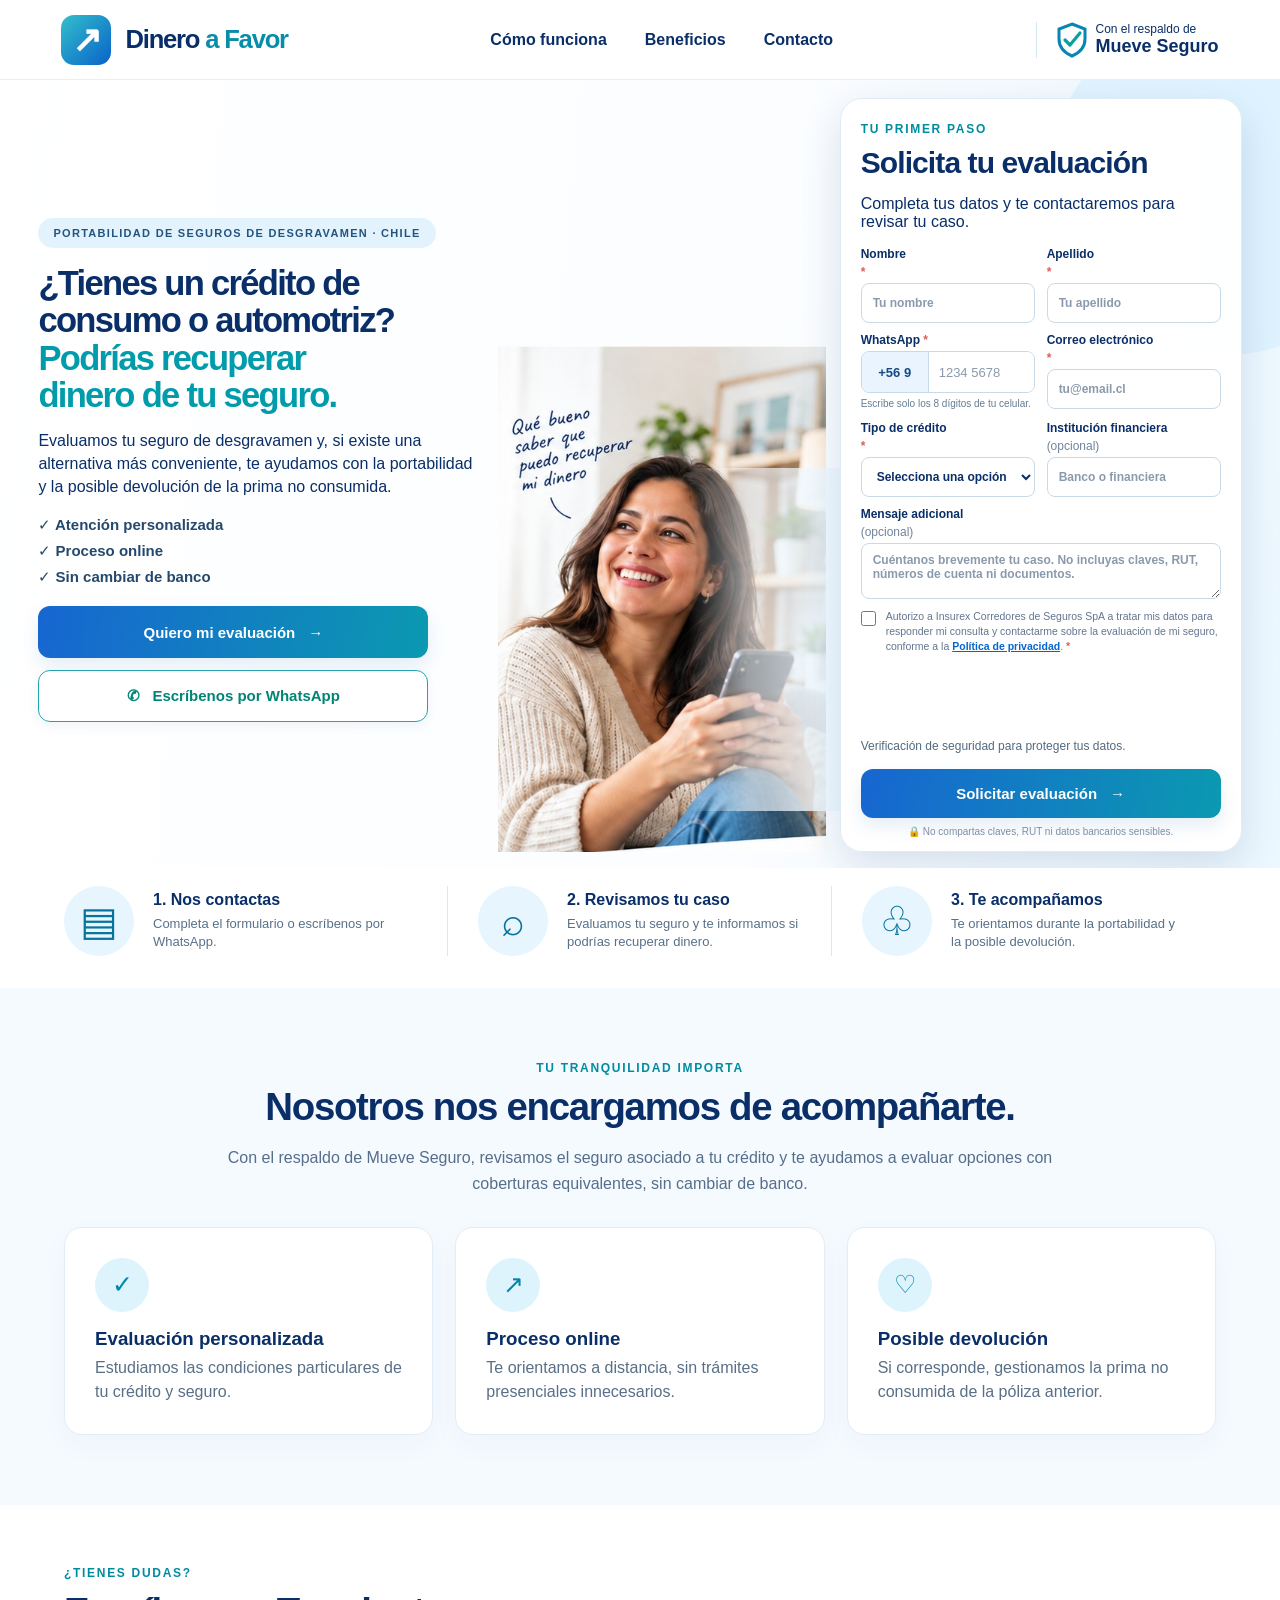
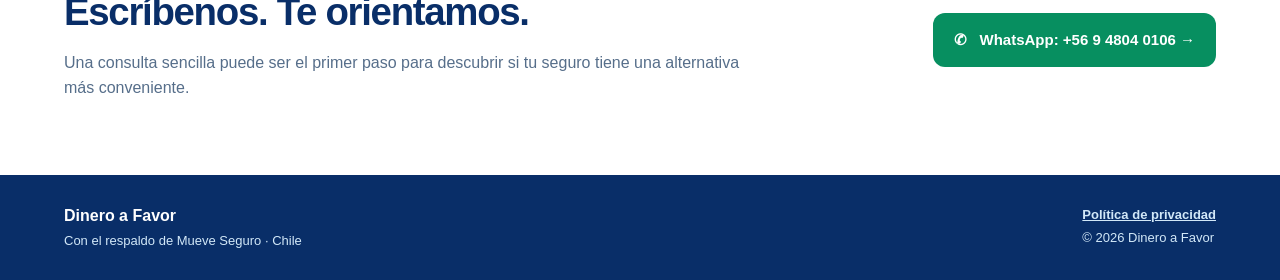
==== commit 1e067fe5: "Add files via upload" ====
--- a/index.html
+++ b/index.html
@@ -1,25 +1,88 @@
-<!doctype html>
-<html lang="es-CL"><head><meta charset="utf-8"><meta name="viewport" content="width=device-width,initial-scale=1">
-<meta name="robots" content="noindex,nofollow"><meta name="theme-color" content="#091d45">
-<title>Panel comercial | Dinero a Favor</title><link rel="stylesheet" href="panel.css">
-</head><body>
-<div id="startup" class="startup" role="status">Cargando panel…</div>
-<section id="setup" class="auth-screen" hidden><div class="auth-card"><div class="logo-symbol">↗</div><p class="eyebrow">CONFIGURACIÓN INICIAL</p><h1>Activar el CRM</h1><p>Comprueba que los datos públicos de Supabase estén completos en <code>panel/config.js</code> y vuelve a publicar la carpeta panel en GitHub.</p><p class="muted">Nunca publiques contraseñas de Supabase ni claves privadas sb_secret.</p><a class="btn primary" href="https://supabase.com/dashboard/project/vyfrywxmegltmrqnivon/settings/api-keys" target="_blank" rel="noopener">Abrir configuración de Supabase ↗</a></div></section>
-<section id="auth" class="auth-screen" hidden><div class="auth-card"><a href="../" class="brand"><span class="logo-symbol">↗</span><span>Dinero <em>a Favor</em><small>CRM PRIVADO</small></span></a><div class="lock-icon">▣</div><p class="eyebrow">ÁREA PRIVADA</p><h1>Bienvenida, Carolina</h1><p>Accede a tus solicitudes, clientes y seguimientos en un solo lugar.</p><form id="login-form"><label>Usuario<input id="login-email" type="text" required autocomplete="username" value="carolina" placeholder="carolina" autocapitalize="none" spellcheck="false"></label><label>Contraseña<input id="login-password" type="password" required autocomplete="current-password" placeholder="Contraseña del CRM"></label><p id="login-error" class="error" role="alert" aria-live="polite"></p><button class="btn primary full" id="login-btn">Entrar al panel →</button></form><p class="muted foot-note">Acceso exclusivo para personal autorizado · Insurex Corredores de Seguros SpA</p></div></section>
-<div id="app" class="app-shell" hidden>
-<aside class="sidebar" id="sidebar"><a href="../" class="brand side-brand"><span class="logo-symbol">↗</span><span>Dinero <em>a Favor</em><small>GESTIÓN COMERCIAL</small></span></a><div class="side-nav"><button class="nav-btn active" data-view="inicio"><span>▦</span> Resumen</button><button class="nav-btn" data-view="leads"><span>♧</span> Solicitudes <span id="side-count" class="count-chip">0</span></button><button class="nav-btn" data-view="seguimiento"><span>◷</span> Seguimientos</button><button class="nav-btn" data-view="importar"><span>⇩</span> Importar solicitudes</button></div><div class="side-footer"><span class="avatar">C</span><div><strong>Carolina</strong><small>Administradora</small></div><button id="logout" title="Cerrar sesión" aria-label="Cerrar sesión">↪</button></div></aside>
-<div class="main-area"><header class="topbar"><button id="menu-toggle" class="icon-btn mobile-menu" aria-label="Abrir menú">☰</button><span class="breadcrumb">Dinero a Favor <span class="sep">/</span> <span id="section-name">Resumen comercial</span></span><div class="top-right"><span class="online-indicator">●</span><span class="online-label">Conectado</span><a class="site-link" href="../" target="_blank" rel="noopener">Ver web ↗</a></div></header>
-<main class="content">
-<div id="alert" class="alert" hidden role="status" aria-live="polite"></div>
-<section class="view" id="view-inicio"><div class="page-head"><div><p class="eyebrow">PANEL COMERCIAL</p><h1>Tu negocio, en orden.</h1><p>Gestiona las evaluaciones y acompaña a cada cliente hasta el cierre.</p></div><button class="btn primary" id="new-lead-main">+ Nuevo contacto</button></div>
-<div class="metrics"><article class="metric"><div class="metric-icon blue">♧</div><span>Total de solicitudes</span><strong id="metric-total">0</strong><small>Registradas en el CRM</small></article><article class="metric"><div class="metric-icon cyan">✳</div><span>Contactos nuevos</span><strong id="metric-new">0</strong><small>Pendientes de contacto</small></article><article class="metric"><div class="metric-icon amber">◷</div><span>En gestión</span><strong id="metric-work">0</strong><small>En evaluación o tramitación</small></article><article class="metric"><div class="metric-icon green">✓</div><span>Finalizados</span><strong id="metric-done">0</strong><small>Gestiones completadas</small></article></div>
-<div class="dash-grid"><article class="panel-card"><div class="card-head"><div><h2>Últimas solicitudes</h2><p>Contactos recientes para revisar</p></div><button class="text-btn" data-goto="leads">Ver todas →</button></div><div id="recent-list" class="recent-list"><p class="empty">Todavía no hay solicitudes registradas.</p></div></article><article class="panel-card next-panel"><div class="card-head"><div><h2>Próximos seguimientos</h2><p>Clientes que necesitan tu atención</p></div><button class="text-btn" data-goto="seguimiento">Ver agenda →</button></div><div id="upcoming-list" class="recent-list"><p class="empty">Sin seguimientos programados.</p></div><div class="hint"><strong>Tip comercial</strong><p>Registra una próxima fecha en cada ficha para no perder oportunidades.</p></div></article></div>
+<!DOCTYPE html>
+<html lang="es-CL">
+<head>
+<meta charset="utf-8"><meta name="viewport" content="width=device-width, initial-scale=1">
+<meta name="description" content="Con Dinero a Favor evalúa la portabilidad de tu seguro de desgravamen de créditos de consumo y automotrices. Con el respaldo de Mueve Seguro.">
+<meta name="theme-color" content="#ffffff"><title>Dinero a Favor | Evalúa tu seguro de desgravamen</title>
+<link rel="stylesheet" href="styles.css">
+</head>
+<body>
+<header class="header" id="inicio">
+  <div class="header-inner">
+    <a class="brand" href="#inicio" aria-label="Dinero a Favor: inicio"><span class="brand-icon" aria-hidden="true">↗</span><span>Dinero <em>a Favor</em></span></a>
+    <nav aria-label="Navegación"><a href="#como-funciona">Cómo funciona</a><a href="#beneficios">Beneficios</a><a href="#contacto">Contacto</a></nav>
+    <div class="backing-top"><svg viewBox="0 0 32 36" aria-hidden="true"><path d="M16 2 29 7v10c0 9-6 14-13 17C9 31 3 26 3 17V7z" fill="none" stroke="#0786b5" stroke-width="3"/><path d="m9 18 5 5 10-12" fill="none" stroke="#08a1a3" stroke-width="3.2" stroke-linecap="round" stroke-linejoin="round"/></svg><span>Con el respaldo de<br><strong>Mueve Seguro</strong></span></div>
+  </div>
+</header>
+<main>
+<section class="hero" aria-label="Solicita una evaluación">
+  <div class="hero-photo" aria-hidden="true"><img src="assets/hero-escena-aprobada.jpg" alt=""></div>
+  <div class="hero-inner">
+    <div class="hero-content">
+      <span class="eyebrow">PORTABILIDAD DE SEGUROS DE DESGRAVAMEN · CHILE</span>
+      <h1>¿Tienes un crédito de<br class="desktop-break"> consumo o automotriz? <span>Podrías recuperar<br class="desktop-break"> dinero de tu seguro.</span></h1>
+      <p class="lead">Evaluamos tu seguro de desgravamen y, si existe una alternativa más conveniente, te ayudamos con la portabilidad y la posible devolución de la prima no consumida.</p>
+      <div class="benefit-chips"><span>✓ Atención personalizada</span><span>✓ Proceso online</span><span>✓ Sin cambiar de banco</span></div>
+      <div class="hero-buttons"><a href="#evaluacion" class="button button-main">Quiero mi evaluación <span>→</span></a><a class="button button-white" href="https://wa.me/56948040106?text=Hola%2C%20quiero%20evaluar%20mi%20seguro%20de%20desgravamen" target="_blank" rel="noopener">✆ &nbsp; Escríbenos por WhatsApp</a></div>
+    </div>
+    <div class="hero-scene" aria-hidden="true"><img src="assets/hero-escena-aprobada.jpg" alt=""></div>
+    <div class="photo-mobile"><img src="assets/hero-escena-aprobada.jpg" alt="Mujer sonriente sentada en un living luminoso, con un teléfono; imagen ilustrativa"></div>
+    <aside class="form-card" id="evaluacion">
+      <div id="form-view">
+      <span class="kicker">TU PRIMER PASO</span><h2>Solicita tu evaluación</h2>
+      <p>Completa tus datos y te contactaremos para revisar tu caso.</p>
+      <form id="lead-form" method="POST" action="https://formspree.io/f/xzezlnvd" novalidate>
+        <div class="form-grid">
+          <label>Nombre <b>*</b><input name="nombre" autocomplete="given-name" required maxlength="70" placeholder="Tu nombre"></label>
+          <label>Apellido <b>*</b><input name="apellido" autocomplete="family-name" required maxlength="70" placeholder="Tu apellido"></label>
+          <div class="phone-field">
+            <label for="telefono-local">WhatsApp <b>*</b></label>
+            <div class="phone-control"><span class="phone-prefix" aria-label="Código de Chile más cincuenta y seis, móvil nueve">+56 9</span><input id="telefono-local" inputmode="numeric" type="tel" autocomplete="tel-national" required placeholder="1234 5678" aria-describedby="telefono-ayuda telefono-error" maxlength="15"></div>
+            <input type="hidden" name="telefono" id="telefono-completo" value="">
+            <small class="phone-help" id="telefono-ayuda">Escribe solo los 8 dígitos de tu celular.</small>
+            <small class="phone-error" id="telefono-error" role="alert" aria-live="polite"></small>
+          </div>
+          <label>Correo electrónico <b>*</b><input name="email" type="email" autocomplete="email" required placeholder="tu@email.cl"></label>
+          <label>Tipo de crédito <b>*</b><select name="tipo_credito" required><option value="">Selecciona una opción</option><option value="Consumo">Crédito de consumo</option><option value="Automotriz">Crédito automotriz</option></select></label>
+          <label>Institución financiera <span class="optional">(opcional)</span><input name="institucion" maxlength="100" placeholder="Banco o financiera"></label>
+        </div>
+        <label class="message-label">Mensaje adicional <span class="optional">(opcional)</span><textarea name="mensaje" rows="2" maxlength="600" placeholder="Cuéntanos brevemente tu caso. No incluyas claves, RUT, números de cuenta ni documentos."></textarea></label>
+        <label class="consent"><input type="checkbox" name="consentimiento" required><span>Autorizo a Insurex Corredores de Seguros SpA a tratar mis datos para responder mi consulta y contactarme sobre la evaluación de mi seguro, conforme a la <a href="privacidad.html" target="_blank" rel="noopener">Política de privacidad</a>. <b>*</b></span></label>
+        <div class="daf-turnstile" id="turnstile-widget" aria-label="Verificación de seguridad"></div>
+        <p class="daf-turnstile-note">Verificación de seguridad para proteger tus datos.</p>
+        <p role="status" aria-live="polite" id="form-status"></p>
+        <button class="button button-main submit" type="submit">Solicitar evaluación <span>→</span></button>
+        <p class="privacy-summary">🔒 No compartas claves, RUT ni datos bancarios sensibles.</p>
+      </form>
+      </div>
+      <section id="success-view" class="success-view" hidden aria-labelledby="success-heading" tabindex="-1">
+        <div class="success-icon" aria-hidden="true">
+          <svg viewBox="0 0 72 72" fill="none" role="img"><circle cx="36" cy="36" r="34" fill="#E6F9F3"/><circle cx="36" cy="36" r="25" fill="#12A77C"/><path d="m23 36 9 9 18-20" stroke="white" stroke-width="5" stroke-linecap="round" stroke-linejoin="round"/></svg>
+        </div>
+        <span class="kicker success-kicker">SOLICITUD ENVIADA CON ÉXITO</span>
+        <h2 id="success-heading">¡Tu solicitud está en las mejores manos!</h2>
+        <p class="success-lead">Gracias por confiar en <strong>Dinero a Favor.</strong> Recibimos tu información correctamente.</p>
+        <div class="success-time"><span class="success-time-icon" aria-hidden="true">◷</span><div><strong>En menos de 24 horas hábiles</strong><span>Nos pondremos en contacto contigo para dar el siguiente paso.</span></div></div>
+        <p class="success-phrase">Recuperar tu dinero es nuestra mejor motivación.</p>
+        <div class="success-divider"></div>
+        <p class="success-small">Mientras tanto, no necesitas realizar ninguna gestión adicional. Te acompañaremos durante el proceso de evaluación.</p>
+        <a class="success-home" href="#inicio">Volver al inicio <span aria-hidden="true">↑</span></a>
+      </section>
+    </aside>
+  </div>
 </section>
-<section class="view" id="view-leads" hidden><div class="page-head"><div><p class="eyebrow">GESTIÓN COMERCIAL</p><h1>Solicitudes</h1><p>Organiza los contactos recibidos y acompaña cada evaluación.</p></div><div class="actions"><button class="btn outline" id="export-csv">↓ Exportar CSV</button><button class="btn primary" id="new-lead">+ Nuevo contacto</button></div></div>
-<div class="panel-card table-card"><div class="filters"><label class="search-box"><span>⌕</span><input id="search" type="search" placeholder="Buscar por nombre, teléfono o institución…" aria-label="Buscar contactos"></label><select id="status-filter" aria-label="Filtrar por estado"><option value="">Todos los estados</option><option value="nuevo">Nuevo</option><option value="contactado">Contactado</option><option value="evaluacion">En evaluación</option><option value="gestion">En gestión</option><option value="finalizado">Finalizado</option><option value="descartado">Descartado</option></select><select id="credit-filter" aria-label="Filtrar por tipo de crédito"><option value="">Todos los créditos</option><option value="Consumo">Consumo</option><option value="Automotriz">Automotriz</option></select></div><div class="table-wrap"><table><thead><tr><th>Cliente</th><th>Crédito</th><th>Institución</th><th>Estado</th><th>Fecha</th><th>Acción</th></tr></thead><tbody id="lead-rows"><tr><td colspan="6" class="empty">Sin solicitudes todavía.</td></tr></tbody></table></div><p id="results-count" class="results-count"></p></div></section>
-<section class="view" id="view-seguimiento" hidden><div class="page-head"><div><p class="eyebrow">PRÓXIMAS GESTIONES</p><h1>Seguimientos</h1><p>Organiza tus próximos contactos y tareas pendientes.</p></div></div><div class="panel-card"><div id="follow-list" class="follow-list"><p class="empty">Aún no hay seguimientos programados.</p></div></div></section>
-<section class="view" id="view-importar" hidden><div class="page-head"><div><p class="eyebrow">SIN PERDER LOS CORREOS</p><h1>Importar solicitudes</h1><p>Incorpora solicitudes antiguas que tengas guardadas en un archivo CSV.</p></div></div><div class="import-grid"><div class="panel-card"><h2>Importar archivo CSV</h2><p>Selecciona un CSV disponible si ya tienes uno. Formspree puede exigir un plan de pago para exportarlo.</p><label class="drop-area" for="csv-file"><span>⇧</span><strong>Seleccionar archivo CSV</strong><small>Solo se importarán datos tras tu confirmación</small><input id="csv-file" type="file" accept=".csv,text/csv"></label><div id="import-preview" hidden><div id="preview-stats" class="preview-stats"></div><div class="table-wrap"><table><thead><tr><th>Nombre</th><th>WhatsApp</th><th>Crédito</th></tr></thead><tbody id="preview-rows"></tbody></table></div><button class="btn primary" id="import-confirm">Importar a Supabase</button></div><p id="import-status" class="muted" role="status"></p></div><div class="panel-card guide"><h2>¿Cómo llegan los contactos?</h2><div class="guide-item"><b>1</b><span>El cliente completa el formulario de <strong>dineroafavor.cl</strong>.</span></div><div class="guide-item"><b>2</b><span>Formspree sigue enviando el correo habitual a Carolina.</span></div><div class="guide-item"><b>3</b><span>Las solicitudes nuevas llegarán mediante Cloudflare al activar la integración. Para archivos CSV existentes, utiliza la importación opcional.</span></div><div class="notice"><strong>Conexión automática pendiente</strong><p>La recepción automática en Supabase requiere publicar la nueva versión del Worker de Cloudflare. El envío de correos por Formspree se mantiene independiente.</p></div><a class="btn outline full" href="https://formspree.io/forms/xzezlnvd/submissions" target="_blank" rel="noopener">Abrir Formspree ↗</a></div></div></section>
-</main></div></div>
-<dialog id="lead-modal" class="modal"><form id="lead-editor"><div class="modal-head"><div><p class="eyebrow">FICHA COMERCIAL</p><h2 id="modal-title">Nuevo contacto</h2></div><button class="icon-btn" type="button" id="close-modal" aria-label="Cerrar">×</button></div><div class="modal-body"><input type="hidden" id="edit-id"><div class="edit-grid"><label>Nombre *<input id="edit-name" required maxlength="70" placeholder="Nombre"></label><label>Apellido<input id="edit-last" maxlength="70" placeholder="Apellido"></label><label>WhatsApp<input id="edit-phone" type="tel" inputmode="tel" placeholder="+56912345678"></label><label>Correo<input id="edit-email" type="email" placeholder="correo@ejemplo.cl"></label><label>Tipo de crédito<select id="edit-credit"><option value="">Selecciona</option><option>Consumo</option><option>Automotriz</option></select></label><label>Institución financiera<input id="edit-bank" maxlength="100"></label><label>Estado<select id="edit-status"><option value="nuevo">Nuevo</option><option value="contactado">Contactado</option><option value="evaluacion">En evaluación</option><option value="gestion">En gestión</option><option value="finalizado">Finalizado</option><option value="descartado">Descartado</option></select></label><label>Próximo contacto<input id="edit-next" type="datetime-local"></label><label>Monto estimado (CLP)<input id="edit-amount" type="number" min="0" max="999999999" step="1" placeholder="Opcional"></label><label>Origen<select id="edit-origin"><option value="web">Web</option><option value="formspree">Formspree</option><option value="whatsapp">WhatsApp</option><option value="manual">Manual</option></select></label></div><label>Mensaje original<textarea id="edit-message" rows="2" maxlength="1000" placeholder="Consulta del cliente"></textarea></label><label>Notas de seguimiento<textarea id="edit-notes" rows="3" maxlength="3000" placeholder="Próxima gestión, documentos pendientes…"></textarea></label><div id="contact-tools" class="contact-tools" hidden><a id="contact-wa" href="#" target="_blank" rel="noopener" class="btn whatsapp">◉ Abrir WhatsApp</a><a id="contact-mail" href="#" class="btn outline">✉ Enviar correo</a></div><div id="history" class="history" hidden><h3>Actividad reciente</h3><div id="history-list"></div></div><p class="muted note">No almacenes contraseñas, RUT, números de cuenta ni documentos médicos en estas notas.</p><p id="save-error" class="error" role="alert"></p></div><div class="modal-actions"><button class="btn outline" type="button" id="cancel-edit">Cancelar</button><button class="btn primary" type="submit" id="save-lead">Guardar cambios</button></div></form></dialog>
-<script type="module" src="app.js"></script>
-</body></html>+<section class="steps" id="como-funciona" aria-label="Cómo funciona">
+  <div class="step"><span class="step-symbol">▤</span><div><h3>1. Nos contactas</h3><p>Completa el formulario o escríbenos por WhatsApp.</p></div></div>
+  <div class="step"><span class="step-symbol">⌕</span><div><h3>2. Revisamos tu caso</h3><p>Evaluamos tu seguro y te informamos si podrías recuperar dinero.</p></div></div>
+  <div class="step"><span class="step-symbol">♧</span><div><h3>3. Te acompañamos</h3><p>Te orientamos durante la portabilidad y la posible devolución.</p></div></div>
+</section>
+<section class="below" id="beneficios">
+  <div class="below-intro"><span class="kicker">TU TRANQUILIDAD IMPORTA</span><h2>Nosotros nos encargamos de acompañarte.</h2><p>Con el respaldo de Mueve Seguro, revisamos el seguro asociado a tu crédito y te ayudamos a evaluar opciones con coberturas equivalentes, sin cambiar de banco.</p></div>
+  <div class="benefits"><article><span>✓</span><h3>Evaluación personalizada</h3><p>Estudiamos las condiciones particulares de tu crédito y seguro.</p></article><article><span>↗</span><h3>Proceso online</h3><p>Te orientamos a distancia, sin trámites presenciales innecesarios.</p></article><article><span>♡</span><h3>Posible devolución</h3><p>Si corresponde, gestionamos la prima no consumida de la póliza anterior.</p></article></div>
+</section>
+<section class="contact-section" id="contacto"><div><span class="kicker">¿TIENES DUDAS?</span><h2>Escríbenos. Te orientamos.</h2><p>Una consulta sencilla puede ser el primer paso para descubrir si tu seguro tiene una alternativa más conveniente.</p></div><a class="button contact-button" href="https://wa.me/56948040106?text=Hola%2C%20quiero%20solicitar%20una%20evaluaci%C3%B3n" target="_blank" rel="noopener">✆ &nbsp; WhatsApp: +56 9 4804 0106 →</a></section>
+</main>
+<footer><div><strong>Dinero a Favor</strong><span>Con el respaldo de Mueve Seguro · Chile</span></div><div><a href="privacidad.html">Política de privacidad</a><span>© <span id="year"></span> Dinero a Favor</span></div></footer>
+<script src="script.js?v=14"></script>
+<script src="https://challenges.cloudflare.com/turnstile/v0/api.js?render=explicit&onload=onTurnstileLoaded" async defer></script>
+</body></html>
--- a/styles.css
+++ b/styles.css
@@ -0,0 +1,111 @@
+:root{--navy:#092e68;--blue:#176acb;--teal:#0297a7;--muted:#516b88;--soft:#eaf6ff;--edge:#dfebf5}*{box-sizing:border-box}html{scroll-behavior:smooth}body{margin:0;font-family:Inter,Arial,Helvetica,sans-serif;color:var(--navy);background:white}a{color:inherit}button,input,select,textarea{font:inherit}.header{height:80px;background:#ffffffec;border-bottom:1px solid #e6eff8;position:relative;z-index:5}.header-inner{max-width:1660px;margin:auto;display:flex;align-items:center;justify-content:space-between;gap:20px;height:100%;padding:0 4.8%}.brand{display:flex;align-items:center;gap:14px;text-decoration:none;font-size:clamp(23px,2vw,33px);font-weight:850;letter-spacing:-1.2px;white-space:nowrap}.brand em{color:#078caa;font-style:normal}.brand-icon{width:50px;height:50px;background:linear-gradient(135deg,#33bfcc,#0962c9);border-radius:13px;color:white;display:grid;place-items:center;font-size:36px;line-height:1;font-weight:bold}.header nav{display:flex;gap:38px}.header nav a{text-decoration:none;font-weight:600;font-size:16px}.header nav a:hover{text-decoration:underline}.backing-top{display:flex;align-items:center;gap:8px;border-left:1px solid #d5e6f3;padding-left:19px;white-space:nowrap;font-size:12px;line-height:1.2}.backing-top svg{width:32px;height:36px}.backing-top strong{font-size:18px}.hero{position:relative;isolation:isolate;min-height:710px;overflow:hidden;background:linear-gradient(90deg,#fff 0%,#f8fcff 50%,#e9f7ff 100%)}.hero-photo{position:absolute;z-index:-2;inset:0;pointer-events:none}.hero-photo:before{content:"";position:absolute;inset:0;z-index:2;background:linear-gradient(90deg,white 0%,rgba(255,255,255,.96) 23%,rgba(255,255,255,.56) 39%,rgba(255,255,255,.07) 56%,rgba(244,251,255,.33) 74%,rgba(237,248,255,.8) 100%)}.hero-photo img{position:absolute;height:100%;width:54%;left:27%;object-fit:cover;object-position:center 44%;filter:saturate(.93)}.hero:after{content:"";z-index:-1;pointer-events:none;position:absolute;right:-120px;top:-75px;width:350px;height:350px;border-radius:50%;background:#d2eeff87}.hero-inner{max-width:1740px;margin:auto;position:relative;display:grid;grid-template-columns:minmax(0,1.3fr) minmax(390px,.85fr);align-items:center;gap:clamp(25px,3vw,55px);padding:28px 4.8% 32px;min-height:700px}.hero-content{align-self:center;position:relative;z-index:1;max-width:720px;padding-bottom:10px}.eyebrow{display:inline-block;border-radius:28px;background:#e2f3fd;color:#24537f;font-size:12px;font-weight:800;letter-spacing:1.3px;padding:9px 16px;margin-bottom:20px}.hero h1{font-size:clamp(36px,3.15vw,53px);line-height:1.12;letter-spacing:-1.9px;max-width:690px;margin:0 0 17px;font-weight:850;text-wrap:balance}.hero h1 span{display:block;color:#008fa0}.lead{font-size:clamp(16px,1.19vw,20px);line-height:1.43;max-width:590px;margin:0 0 20px;font-weight:480}.benefit-chips{display:flex;flex-wrap:wrap;gap:8px;margin:20px 0 26px}.benefit-chips span{background:#e6f5feec;color:#175281;padding:9px 11px;border-radius:24px;font-size:13px;font-weight:750}.hero-buttons{display:flex;flex-wrap:wrap;gap:11px;max-width:615px}.button{min-height:54px;display:inline-flex;align-items:center;justify-content:center;gap:13px;padding:14px 21px;border:0;border-radius:12px;text-decoration:none;font-weight:780;cursor:pointer;font-size:15px;transition:transform .15s,box-shadow .15s}.button:hover{transform:translateY(-2px)}.button-main{color:#fff;background:linear-gradient(100deg,#1766d1,#0b99b0);box-shadow:0 8px 18px #1664ad1c}.button-white{color:#008476;background:#fffffff0;border:1px solid #24a3b1;box-shadow:0 4px 12px #1a537610}.photo-mobile{display:none}.form-card{background:#fffffff7;position:relative;z-index:2;align-self:center;padding:29px 31px 23px;border-radius:20px;box-shadow:0 18px 65px #173b6818;border:1px solid #dfeaf47a;scroll-margin-top:20px}.kicker{color:#008c9f;font-size:12px;font-weight:850;letter-spacing:1.7px}.form-card h2{font-size:clamp(25px,2.2vw,35px);letter-spacing:-.9px;line-height:1.1;margin:12px 0 8px}.form-card>p{font-size:14px;line-height:1.38;color:var(--muted);margin:0 0 18px}.form-grid{display:grid;grid-template-columns:1fr 1fr;gap:16px 13px}form label{display:flex;flex-direction:column;gap:6px;font-weight:760;font-size:12px}form b{color:#e25b57}.optional{font-weight:450;color:#71849b}input:not([type=checkbox]),textarea,select{width:100%;min-width:0;border:1px solid #c8d9e8;border-radius:7px;background:#fff;padding:12px 12px;color:var(--navy);font-size:13px;min-height:43px;outline:0}input:focus,textarea:focus,select:focus{border-color:#008ca9;box-shadow:0 0 0 3px #aeeaf540}input::placeholder,textarea::placeholder{color:#8a9aac}textarea{resize:vertical;min-height:61px}.message-label{margin-top:15px}.consent{flex-direction:row;align-items:flex-start;gap:10px;font-size:11px;line-height:1.5;font-weight:450;color:#62758e;margin:14px 0 10px}.consent input{width:15px;height:15px;flex:0 0 15px;margin:2px 0 0;accent-color:#166bd4}.consent a{color:#0766cc;font-weight:700}.submit{width:100%;margin-top:5px}.demo-note{font-size:11px;text-align:center;border-radius:7px;color:#9b690e;background:#fff5df;padding:8px;margin:8px 0}.privacy-summary{font-size:10px;color:#7d8fa6;text-align:center;margin:12px 0 0}#form-status{font-size:13px;color:#1766a6;margin:4px 0;min-height:0}.steps{max-width:1650px;margin:auto;display:grid;grid-template-columns:repeat(3,1fr);gap:0;padding:25px 5% 32px}.step{display:flex;align-items:center;gap:19px;padding:0 30px;border-right:1px solid #dbe8f1}.step:first-child{padding-left:0}.step:last-child{border:0}.step-symbol{width:70px;height:70px;border-radius:50%;background:#e6f5fe;color:#08739c;display:grid;place-items:center;font-size:40px;flex-shrink:0}.step h3{font-size:16px;margin:0 0 6px}.step p{font-size:13px;color:#58718a;line-height:1.4;margin:0}.below{background:#f5faff;padding:70px 5%}.below-intro{max-width:840px;margin:0 auto 30px;text-align:center}.below-intro h2,.contact-section h2{font-size:clamp(27px,3vw,42px);letter-spacing:-1.3px;margin:9px 0 15px}.below-intro p,.contact-section p{font-size:16px;color:#566e8a;line-height:1.6}.benefits{max-width:1400px;margin:auto;display:grid;grid-template-columns:repeat(3,1fr);gap:22px}.benefits article{background:white;border:1px solid #e2edf6;border-radius:18px;padding:30px;box-shadow:0 10px 30px #214f8508}.benefits article>span{display:grid;place-items:center;background:#def4fc;color:#0085ad;border-radius:50%;font-size:25px;width:54px;height:54px}.benefits h3{margin:16px 0 6px}.benefits p{color:#586f86;line-height:1.5;margin:0}.contact-section{display:flex;align-items:center;justify-content:space-between;gap:25px;max-width:1490px;margin:auto;padding:58px 5%}.contact-section>div{max-width:680px}.contact-button{background:#078f60;color:white;white-space:nowrap}footer{display:flex;justify-content:space-between;gap:30px;background:#092e68;padding:32px 5%;color:#fff}footer>div{display:flex;flex-direction:column;gap:8px}footer span,footer a{color:#d2e8f8;font-size:13px}footer a{font-weight:700}@media(max-width:1280px){.hero-inner{grid-template-columns:minmax(0,1.12fr) minmax(370px,.88fr);padding-left:3%;padding-right:3%}.hero h1{font-size:clamp(33px,3.5vw,48px)}.form-card{padding:22px}.hero-photo img{width:58%;left:22%}.hero-photo:before{background:linear-gradient(90deg,white 0%,#fffffff0 23%,#ffffffa0 45%,#ffffff20 65%,#eaf7ffb8 100%)}}@media(max-width:850px){.header{height:70px}.header-inner{padding:0 4%}.brand{font-size:23px}.brand-icon{height:43px;width:43px;font-size:30px}.header nav{display:none}.backing-top{font-size:9px;padding-left:8px}.backing-top strong{font-size:13px}.backing-top svg{height:26px;width:26px}.hero{min-height:0}.hero-inner{display:flex;flex-direction:column;align-items:stretch;padding:36px 5% 45px;gap:22px;min-height:0}.hero-photo{display:none}.hero-content{max-width:100%;padding:0}.hero h1{max-width:700px;font-size:clamp(31px,5.3vw,44px);line-height:1.13;letter-spacing:-1px}.lead{font-size:16px}.hero-buttons{max-width:none}.photo-mobile{display:block;width:100%;height:360px;overflow:hidden;border-radius:18px;position:relative;background:#eef7ff}.photo-mobile img{display:block;width:100%;height:100%;object-fit:cover;object-position:center 40%}.form-card{width:100%;max-width:710px;align-self:center;padding:25px}.steps{padding:35px 5%;gap:15px}.step{padding:0 14px;gap:10px}.step-symbol{height:51px;width:51px;font-size:30px}.step h3{font-size:14px}.step p{font-size:12px}}@media(max-width:590px){.header .backing-top{display:none}.hero-inner{padding:24px 5% 33px;gap:16px}.eyebrow{font-size:9px;letter-spacing:.6px;padding:8px 10px;margin-bottom:13px}.hero h1{font-size:clamp(30px,8vw,40px)}.lead{font-size:15px}.benefit-chips{gap:6px;margin:14px 0 19px}.benefit-chips span{font-size:11px;padding:7px 9px}.hero-buttons{display:grid;grid-template-columns:1fr}.hero-buttons .button{width:100%}.photo-mobile{height:270px}.photo-mobile img{object-position:center 33%}.form-card{padding:22px 17px 18px;border-radius:16px}.form-grid{grid-template-columns:1fr;gap:12px}.form-card h2{font-size:27px}.form-card>p{font-size:13px}.steps{grid-template-columns:1fr;padding:28px 6%;gap:22px}.step{border:0;border-bottom:1px solid #e0eaf2;padding:0 0 18px!important}.step:last-child{border:0;padding:0!important}.step-symbol{height:59px;width:59px}.step h3{font-size:16px}.step p{font-size:13px}.below{padding:50px 6%}.benefits{grid-template-columns:1fr}.contact-section{display:block;padding:48px 6%}.contact-button{white-space:normal;text-align:center;width:100%}footer{flex-direction:column;padding:26px 6%}}
+
+/* V6 · Hero igualado a la primera referencia: mujer completa, living visible y formulario compacto */
+.hero-photo{display:none}
+.hero{background:linear-gradient(95deg,#ffffff 0%,#fbfdff 60%,#ecf8ff 100%);min-height:660px}
+.hero-inner{max-width:1700px;margin:auto;display:grid;grid-template-columns:minmax(430px,1.05fr) minmax(330px,.78fr) minmax(420px,.92fr);align-items:center;gap:18px;padding:18px 3.5% 16px;min-height:660px}
+.hero-content{max-width:560px;align-self:center;padding-right:6px}
+.hero-scene{display:flex;align-items:flex-end;justify-content:center;align-self:end;position:relative;min-height:560px;overflow:visible}
+.hero-scene:after{content:"";position:absolute;inset:auto -10% 8% auto;width:52%;height:66%;background:linear-gradient(90deg,rgba(255,255,255,0) 0%, rgba(248,252,255,.58) 35%, rgba(235,247,255,.96) 100%);pointer-events:none}
+.hero-scene img{display:block;max-height:580px;width:auto;max-width:100%;object-fit:contain;object-position:center bottom;filter:none}
+.eyebrow{font-size:11px;padding:9px 15px;margin-bottom:17px}
+.hero h1{font-size:clamp(34px,3vw,49px);line-height:1.08;letter-spacing:-1.7px;max-width:570px;margin:0 0 16px}
+.hero h1 span{display:inline;color:#009cab}
+.lead{font-size:clamp(16px,1.12vw,19px);line-height:1.42;max-width:520px;margin:0 0 18px}
+.benefit-chips{display:flex;flex-direction:column;align-items:flex-start;gap:8px;margin:0 0 20px}
+.benefit-chips span{background:transparent;padding:0;font-size:15px;font-weight:560;color:#24496c}
+.hero-buttons{display:flex;flex-direction:column;align-items:flex-start;gap:12px;max-width:390px}
+.hero-buttons .button{width:100%;min-height:52px}
+.form-card{background:#fffffffb;max-width:520px;justify-self:end;align-self:center;padding:24px 24px 16px;border-radius:22px;box-shadow:0 14px 42px rgba(16,57,109,.14);border:1px solid #e0ecf5}
+.form-card h2{font-size:clamp(30px,2.25vw,36px);margin:10px 0 6px;line-height:1.08}
+.form-card>p{font-size:13px;margin:0 0 12px}
+.form-grid{grid-template-columns:1fr 1fr;gap:10px 12px}
+form label{font-size:12px;gap:4px}
+input:not([type=checkbox]),textarea,select{min-height:40px;padding:9px 11px;font-size:12px;border-radius:8px}
+textarea{min-height:56px}
+.message-label{margin-top:10px}
+.consent{margin:10px 0 8px;font-size:10.5px;line-height:1.45}
+.submit{margin-top:3px;min-height:49px}
+.demo-note{margin:8px 0 6px;padding:6px;font-size:10px}
+.privacy-summary{margin-top:8px;font-size:10px}
+.steps{padding-top:18px}
+
+@media (max-width:1320px){
+  .hero-inner{grid-template-columns:minmax(380px,1.02fr) minmax(290px,.75fr) minmax(390px,.92fr);gap:14px;padding-left:3%;padding-right:3%}
+  .hero h1{font-size:clamp(31px,2.7vw,44px)}
+  .hero-content{max-width:510px}
+  .hero-scene{min-height:520px}
+  .hero-scene img{max-height:540px}
+  .form-card{padding:20px 20px 14px}
+}
+
+@media (max-width:980px){
+  .hero-inner{display:flex;flex-direction:column;align-items:stretch;gap:20px;padding:26px 5% 32px;min-height:0}
+  .hero-scene{display:none}
+  .photo-mobile{display:block;width:100%;background:#f5faff;border-radius:18px;overflow:hidden;padding:0}
+  .photo-mobile img{display:block;width:100%;height:auto;object-fit:contain;object-position:center top}
+  .hero-content{max-width:100%;padding-right:0}
+  .hero h1{max-width:700px;font-size:clamp(31px,5.8vw,44px)}
+  .hero-buttons{max-width:none}
+  .hero-buttons .button{width:100%}
+  .form-card{width:100%;max-width:740px;align-self:center}
+}
+
+@media (max-width:590px){
+  .hero{min-height:0}
+  .hero-inner{padding:22px 5% 28px;gap:16px}
+  .eyebrow{font-size:9px;letter-spacing:.7px;padding:8px 10px;margin-bottom:12px}
+  .hero h1{font-size:clamp(29px,8vw,39px);line-height:1.1}
+  .lead{font-size:15px;margin-bottom:14px}
+  .benefit-chips span{font-size:14px}
+  .photo-mobile{border-radius:16px}
+  .form-card{padding:18px 16px 14px;border-radius:16px}
+  .form-card h2{font-size:27px}
+  .form-grid{grid-template-columns:1fr;gap:10px}
+  textarea{min-height:72px}
+}
+
+/* V10 · WhatsApp chileno: prefijo fijo y validación accesible */
+.phone-field{display:flex;flex-direction:column;gap:4px;min-width:0}
+.phone-field>label{display:block;font-size:12px;font-weight:760}
+.phone-control{display:flex;align-items:stretch;width:100%;min-width:0;border:1px solid #c8d9e8;border-radius:8px;background:#fff;overflow:hidden;transition:border-color .15s,box-shadow .15s}
+.phone-control:focus-within{border-color:#008ca9;box-shadow:0 0 0 3px #aeeaf540}
+.phone-prefix{display:flex;align-items:center;justify-content:center;flex:0 0 67px;padding:0 8px;background:#eaf4ff;border-right:1px solid #c8d9e8;color:#164b85;font-size:13px;font-weight:800;white-space:nowrap}
+.phone-control input#telefono-local{min-width:0;width:100%;border:0;border-radius:0;box-shadow:none!important;outline:none;padding:9px 10px;font-size:13px;background:#fff}
+.phone-field .phone-help{color:#657c93;font-size:10px;line-height:1.25;margin:1px 0 0}
+.phone-field .phone-error{display:none;color:#a32925;font-size:11px;font-weight:650;line-height:1.25}
+.phone-field .phone-error:not(:empty){display:block}
+.phone-field.is-invalid .phone-control{border-color:#c4433d;box-shadow:0 0 0 2px #f8e0de}
+@media(max-width:590px){.phone-control{min-height:46px}.phone-prefix{flex-basis:76px;font-size:14px}.phone-control input#telefono-local{font-size:16px}}
+
+
+/* V11 · Confirmación premium: sustituye por completo al formulario tras envío verificado */
+#form-view[hidden],#success-view[hidden]{display:none!important}
+.form-card:has(.success-view:not([hidden])){align-self:center}
+.success-view{text-align:center;padding:16px 2px 12px;display:flex;flex-direction:column;align-items:center;gap:0;outline:none;animation:success-in .35s ease-out both}
+.success-icon{width:84px;height:84px;margin:3px 0 18px;filter:drop-shadow(0 7px 15px #11a77c24)}
+.success-icon svg{display:block;width:100%;height:100%}
+.success-kicker{display:inline-flex;align-items:center;justify-content:center;color:#008c92;background:#e9f7fa;border-radius:30px;padding:8px 13px;letter-spacing:1.2px;font-weight:800;font-size:10px}
+.success-view h2{font-size:clamp(26px,2.55vw,38px);line-height:1.14;letter-spacing:-.8px;margin:16px 0 12px;max-width:420px;color:#0b3067}
+.success-lead{max-width:380px;color:#415977;font-size:15px;line-height:1.55;margin:0 0 24px}
+.success-lead strong{color:#0b3067}
+.success-time{text-align:left;display:flex;gap:12px;align-items:center;background:linear-gradient(110deg,#eaf7ff 0%,#e9faf5 100%);padding:17px;border:1px solid #ccebe9;border-radius:16px;width:100%;margin:0 0 23px}
+.success-time-icon{flex:0 0 46px;width:46px;height:46px;display:grid;place-items:center;background:white;border-radius:50%;font-size:33px;color:#078ba5;line-height:1}
+.success-time div{display:flex;flex-direction:column;gap:4px}
+.success-time strong{font-size:16px;color:#0a3269;line-height:1.25}
+.success-time span:not(.success-time-icon){font-size:13px;color:#536d83;line-height:1.4}
+.success-phrase{margin:2px 0 14px;font-size:clamp(17px,1.55vw,21px);font-weight:800;color:#0694a7;line-height:1.33;max-width:370px}
+.success-divider{height:1px;width:88%;background:#e2eaf4;margin:6px 0 17px}
+.success-small{font-size:12px;color:#6c7f93;line-height:1.55;margin:0 0 23px;max-width:380px}
+.success-home{display:inline-flex;align-items:center;justify-content:center;gap:8px;border:1px solid #b7d2e7;border-radius:100px;padding:11px 19px;font-size:13px;font-weight:750;color:#1163a0;text-decoration:none;background:#fff}
+.success-home:hover,.success-home:focus-visible{background:#eef8ff;border-color:#0794aa}
+@keyframes success-in{from{opacity:0;transform:translateY(9px)}to{opacity:1;transform:translateY(0)}}
+@media(max-width:590px){.success-view{padding:13px 1px 6px}.success-view h2{font-size:29px}.success-time{padding:14px}.success-lead{font-size:15px}}
+@media(prefers-reduced-motion:reduce){.success-view{animation:none}html{scroll-behavior:auto}}
+
+/* V14 - Turnstile y mensajes de entrega */
+.daf-turnstile{margin:14px 0 4px;min-height:65px;max-width:100%;overflow:hidden}
+.daf-turnstile-note{font-size:12px;line-height:1.4;color:#526a80;margin:3px 0 12px}
+#form-status{white-space:pre-line;line-height:1.55}
+#form-status[data-state="warning"]{color:#98520b;font-weight:600}
+#form-status[data-state="error"]{color:#a92424;font-weight:600}
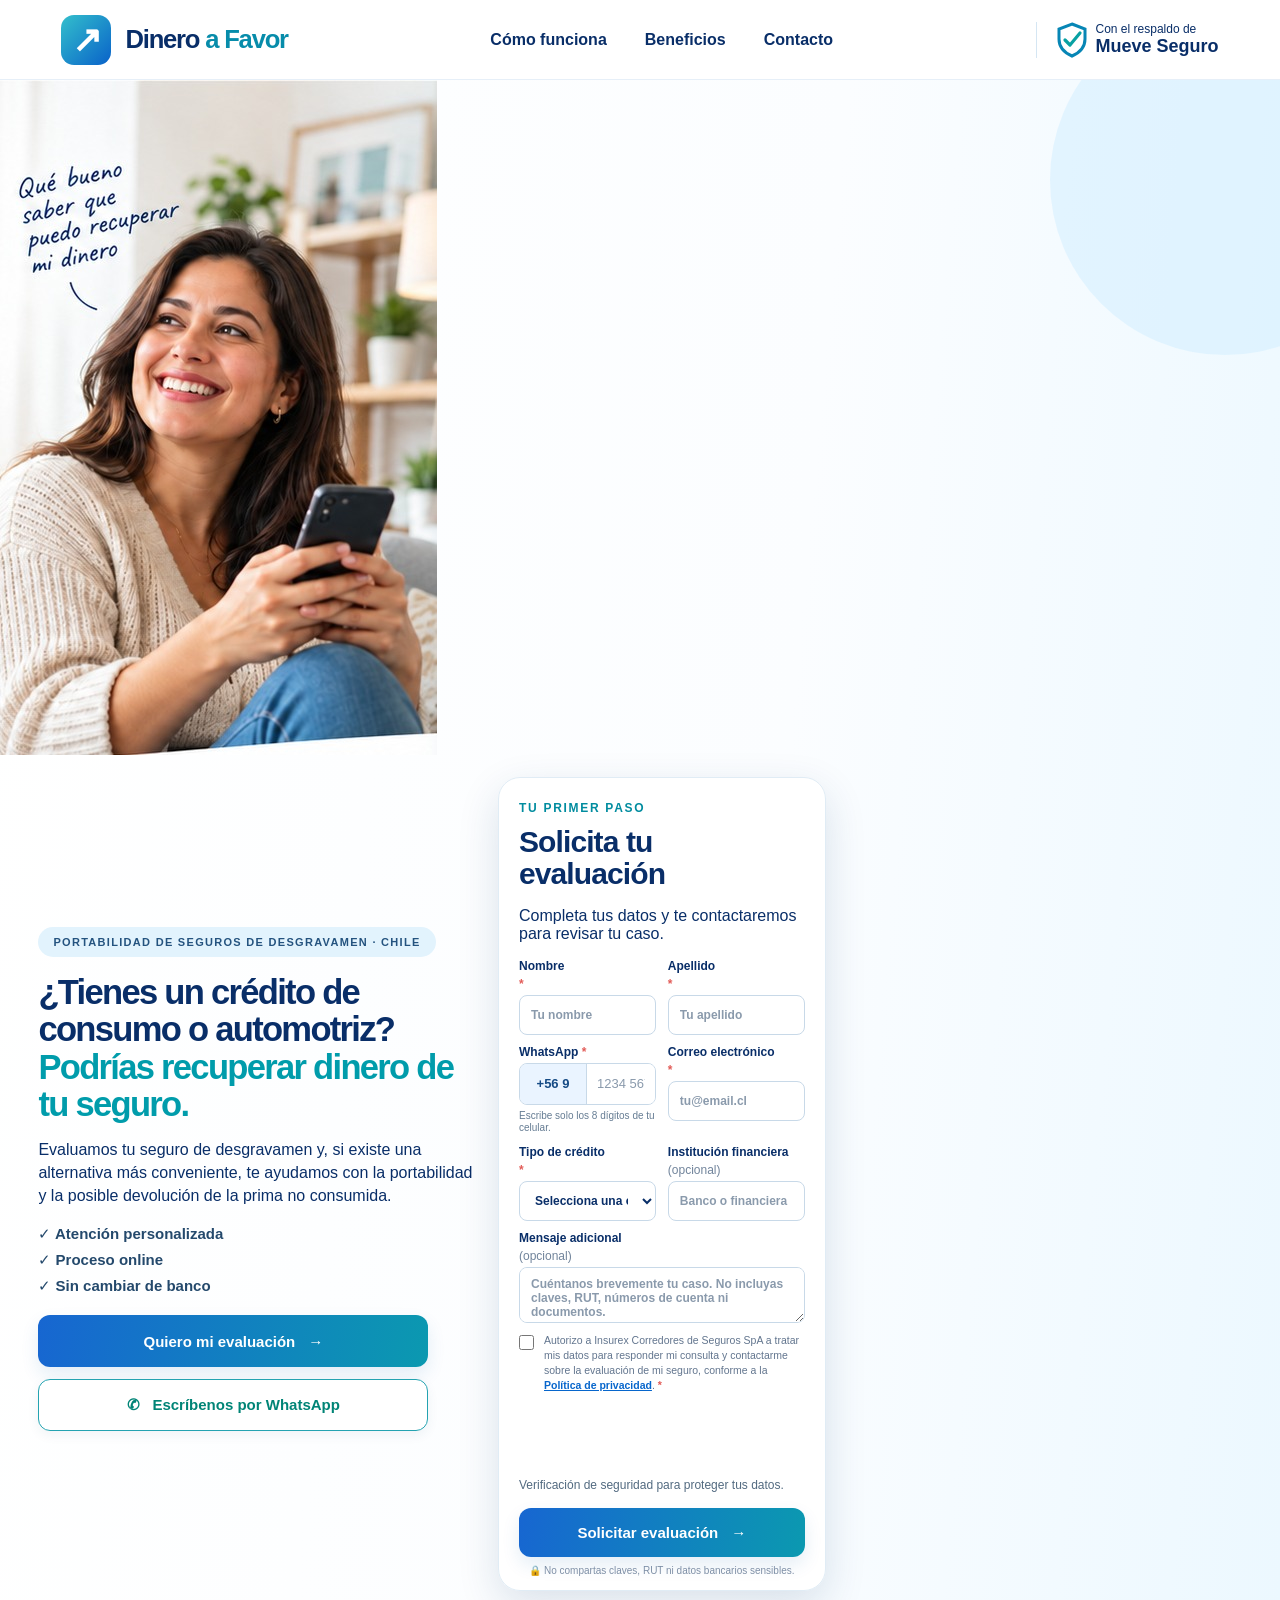
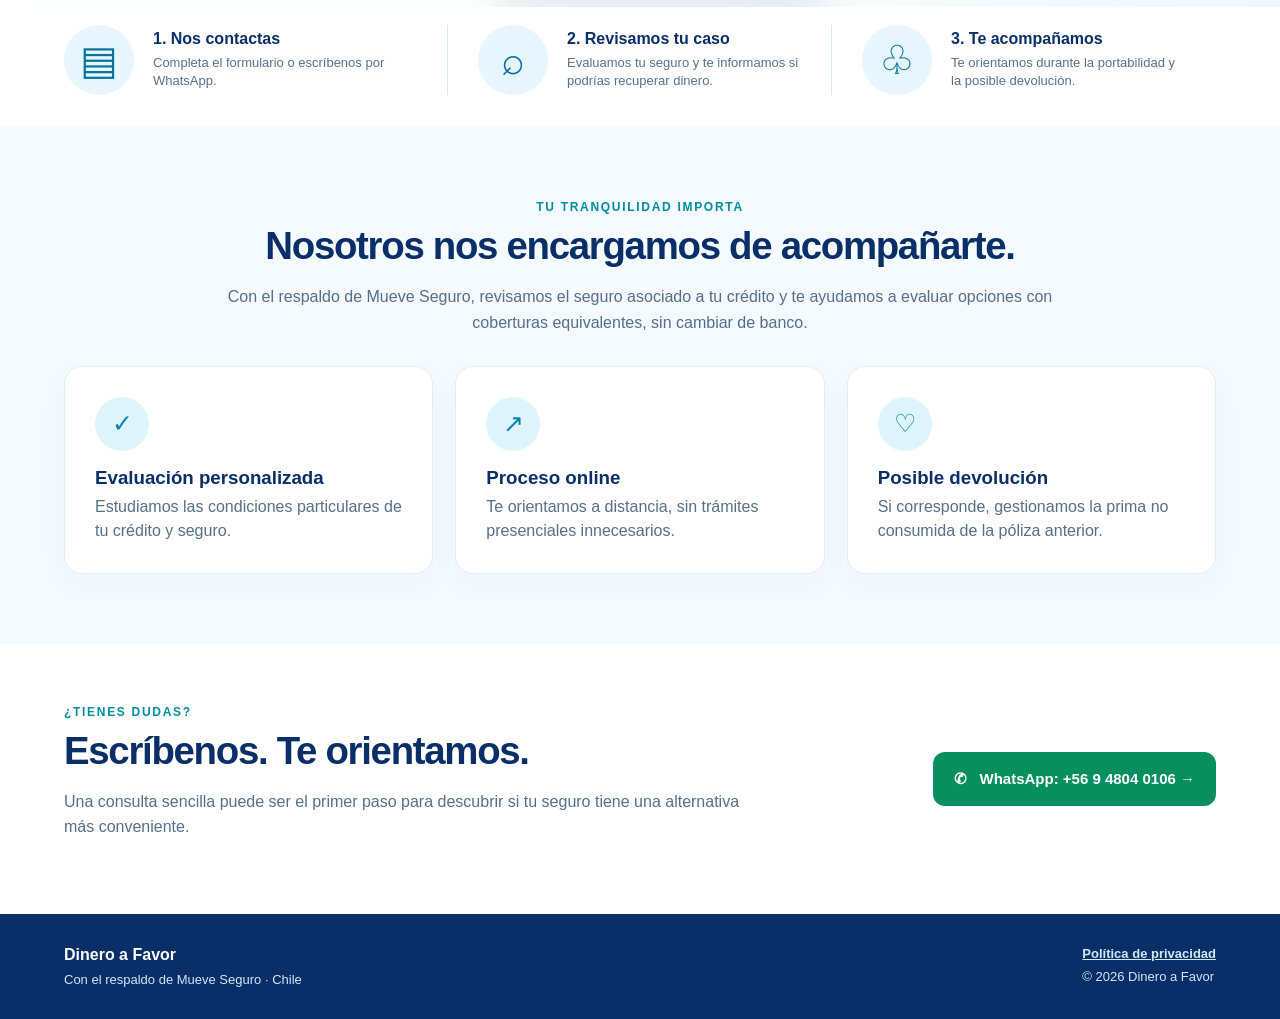
==== commit 30751ef2: "Update index.html" ====
--- a/index.html
+++ b/index.html
@@ -15,54 +15,130 @@
   </div>
 </header>
 <main>
-<section class="hero" aria-label="Solicita una evaluación">
-  <div class="hero-photo" aria-hidden="true"><img src="assets/hero-escena-aprobada.jpg" alt=""></div>
-  <div class="hero-inner">
-    <div class="hero-content">
+<section class="hero hero-cover" aria-label="Solicita una evaluación">
+  <div class="hero-bg" aria-hidden="true">
+    <img src="assets/hero-escena-aprobada.jpg" alt="">
+  </div>
+
+  <div class="hero-overlay" aria-hidden="true"></div>
+
+  <div class="hero-inner hero-cover-inner">
+    <div class="hero-content hero-content-cover">
       <span class="eyebrow">PORTABILIDAD DE SEGUROS DE DESGRAVAMEN · CHILE</span>
-      <h1>¿Tienes un crédito de<br class="desktop-break"> consumo o automotriz? <span>Podrías recuperar<br class="desktop-break"> dinero de tu seguro.</span></h1>
-      <p class="lead">Evaluamos tu seguro de desgravamen y, si existe una alternativa más conveniente, te ayudamos con la portabilidad y la posible devolución de la prima no consumida.</p>
-      <div class="benefit-chips"><span>✓ Atención personalizada</span><span>✓ Proceso online</span><span>✓ Sin cambiar de banco</span></div>
-      <div class="hero-buttons"><a href="#evaluacion" class="button button-main">Quiero mi evaluación <span>→</span></a><a class="button button-white" href="https://wa.me/56948040106?text=Hola%2C%20quiero%20evaluar%20mi%20seguro%20de%20desgravamen" target="_blank" rel="noopener">✆ &nbsp; Escríbenos por WhatsApp</a></div>
+
+      <h1>
+        ¿Tienes un crédito de
+        <br class="desktop-break">
+        consumo o automotriz?
+        <span>Podrías recuperar dinero de tu seguro.</span>
+      </h1>
+
+      <p class="lead">
+        Evaluamos tu seguro de desgravamen y, si existe una alternativa más conveniente,
+        te ayudamos con la portabilidad y la posible devolución de la prima no consumida.
+      </p>
+
+      <div class="benefit-chips">
+        <span>✓ Atención personalizada</span>
+        <span>✓ Proceso online</span>
+        <span>✓ Sin cambiar de banco</span>
+      </div>
+
+      <div class="hero-buttons">
+        <a href="#evaluacion" class="button button-main">
+          Quiero mi evaluación <span>→</span>
+        </a>
+        <a
+          class="button button-white"
+          href="https://wa.me/56948040106?text=Hola%2C%20quiero%20evaluar%20mi%20seguro%20de%20desgravamen"
+          target="_blank"
+          rel="noopener"
+        >
+          ✆ &nbsp; Escríbenos por WhatsApp
+        </a>
+      </div>
     </div>
-    <div class="hero-scene" aria-hidden="true"><img src="assets/hero-escena-aprobada.jpg" alt=""></div>
-    <div class="photo-mobile"><img src="assets/hero-escena-aprobada.jpg" alt="Mujer sonriente sentada en un living luminoso, con un teléfono; imagen ilustrativa"></div>
-    <aside class="form-card" id="evaluacion">
+
+    <aside class="form-card form-card-cover" id="evaluacion">
       <div id="form-view">
-      <span class="kicker">TU PRIMER PASO</span><h2>Solicita tu evaluación</h2>
-      <p>Completa tus datos y te contactaremos para revisar tu caso.</p>
-      <form id="lead-form" method="POST" action="https://formspree.io/f/xzezlnvd" novalidate>
-        <div class="form-grid">
-          <label>Nombre <b>*</b><input name="nombre" autocomplete="given-name" required maxlength="70" placeholder="Tu nombre"></label>
-          <label>Apellido <b>*</b><input name="apellido" autocomplete="family-name" required maxlength="70" placeholder="Tu apellido"></label>
-          <div class="phone-field">
-            <label for="telefono-local">WhatsApp <b>*</b></label>
-            <div class="phone-control"><span class="phone-prefix" aria-label="Código de Chile más cincuenta y seis, móvil nueve">+56 9</span><input id="telefono-local" inputmode="numeric" type="tel" autocomplete="tel-national" required placeholder="1234 5678" aria-describedby="telefono-ayuda telefono-error" maxlength="15"></div>
-            <input type="hidden" name="telefono" id="telefono-completo" value="">
-            <small class="phone-help" id="telefono-ayuda">Escribe solo los 8 dígitos de tu celular.</small>
-            <small class="phone-error" id="telefono-error" role="alert" aria-live="polite"></small>
+        <span class="kicker">TU PRIMER PASO</span>
+        <h2>Solicita tu evaluación</h2>
+        <p>Completa tus datos y te contactaremos para revisar tu caso.</p>
+
+        <form id="lead-form" method="POST" action="https://formspree.io/f/xzezlnvd" novalidate>
+          <div class="form-grid">
+            <label>Nombre <b>*</b><input name="nombre" autocomplete="given-name" required maxlength="70" placeholder="Tu nombre"></label>
+            <label>Apellido <b>*</b><input name="apellido" autocomplete="family-name" required maxlength="70" placeholder="Tu apellido"></label>
+
+            <div class="phone-field">
+              <label for="telefono-local">WhatsApp <b>*</b></label>
+              <div class="phone-control">
+                <span class="phone-prefix" aria-label="Código de Chile más cincuenta y seis, móvil nueve">+56 9</span>
+                <input id="telefono-local" inputmode="numeric" type="tel" autocomplete="tel-national" required placeholder="1234 5678" aria-describedby="telefono-ayuda telefono-error" maxlength="15">
+              </div>
+              <input type="hidden" name="telefono" id="telefono-completo" value="">
+              <small class="phone-help" id="telefono-ayuda">Escribe solo los 8 dígitos de tu celular.</small>
+              <small class="phone-error" id="telefono-error" role="alert" aria-live="polite"></small>
+            </div>
+
+            <label>Correo electrónico <b>*</b><input name="email" type="email" autocomplete="email" required placeholder="tu@email.cl"></label>
+
+            <label>Tipo de crédito <b>*</b>
+              <select name="tipo_credito" required>
+                <option value="">Selecciona una opción</option>
+                <option value="Consumo">Crédito de consumo</option>
+                <option value="Automotriz">Crédito automotriz</option>
+              </select>
+            </label>
+
+            <label>Institución financiera <span class="optional">(opcional)</span>
+              <input name="institucion" maxlength="100" placeholder="Banco o financiera">
+            </label>
           </div>
-          <label>Correo electrónico <b>*</b><input name="email" type="email" autocomplete="email" required placeholder="tu@email.cl"></label>
-          <label>Tipo de crédito <b>*</b><select name="tipo_credito" required><option value="">Selecciona una opción</option><option value="Consumo">Crédito de consumo</option><option value="Automotriz">Crédito automotriz</option></select></label>
-          <label>Institución financiera <span class="optional">(opcional)</span><input name="institucion" maxlength="100" placeholder="Banco o financiera"></label>
-        </div>
-        <label class="message-label">Mensaje adicional <span class="optional">(opcional)</span><textarea name="mensaje" rows="2" maxlength="600" placeholder="Cuéntanos brevemente tu caso. No incluyas claves, RUT, números de cuenta ni documentos."></textarea></label>
-        <label class="consent"><input type="checkbox" name="consentimiento" required><span>Autorizo a Insurex Corredores de Seguros SpA a tratar mis datos para responder mi consulta y contactarme sobre la evaluación de mi seguro, conforme a la <a href="privacidad.html" target="_blank" rel="noopener">Política de privacidad</a>. <b>*</b></span></label>
-        <div class="daf-turnstile" id="turnstile-widget" aria-label="Verificación de seguridad"></div>
-        <p class="daf-turnstile-note">Verificación de seguridad para proteger tus datos.</p>
-        <p role="status" aria-live="polite" id="form-status"></p>
-        <button class="button button-main submit" type="submit">Solicitar evaluación <span>→</span></button>
-        <p class="privacy-summary">🔒 No compartas claves, RUT ni datos bancarios sensibles.</p>
-      </form>
+
+          <label class="message-label">
+            Mensaje adicional <span class="optional">(opcional)</span>
+            <textarea name="mensaje" rows="2" maxlength="600" placeholder="Cuéntanos brevemente tu caso. No incluyas claves, RUT, números de cuenta ni documentos."></textarea>
+          </label>
+
+          <label class="consent">
+            <input type="checkbox" name="consentimiento" required>
+            <span>
+              Autorizo a Insurex Corredores de Seguros SpA a tratar mis datos para responder mi consulta y contactarme sobre la evaluación de mi seguro, conforme a la
+              <a href="privacidad.html" target="_blank" rel="noopener">Política de privacidad</a>. <b>*</b>
+            </span>
+          </label>
+
+          <div class="daf-turnstile" id="turnstile-widget" aria-label="Verificación de seguridad"></div>
+          <p class="daf-turnstile-note">Verificación de seguridad para proteger tus datos.</p>
+          <p role="status" aria-live="polite" id="form-status"></p>
+
+          <button class="button button-main submit" type="submit">
+            Solicitar evaluación <span>→</span>
+          </button>
+
+          <p class="privacy-summary">🔒 No compartas claves, RUT ni datos bancarios sensibles.</p>
+        </form>
       </div>
+
       <section id="success-view" class="success-view" hidden aria-labelledby="success-heading" tabindex="-1">
         <div class="success-icon" aria-hidden="true">
-          <svg viewBox="0 0 72 72" fill="none" role="img"><circle cx="36" cy="36" r="34" fill="#E6F9F3"/><circle cx="36" cy="36" r="25" fill="#12A77C"/><path d="m23 36 9 9 18-20" stroke="white" stroke-width="5" stroke-linecap="round" stroke-linejoin="round"/></svg>
+          <svg viewBox="0 0 72 72" fill="none" role="img">
+            <circle cx="36" cy="36" r="34" fill="#E6F9F3"/>
+            <circle cx="36" cy="36" r="25" fill="#12A77C"/>
+            <path d="m23 36 9 9 18-20" stroke="white" stroke-width="5" stroke-linecap="round" stroke-linejoin="round"/>
+          </svg>
         </div>
         <span class="kicker success-kicker">SOLICITUD ENVIADA CON ÉXITO</span>
         <h2 id="success-heading">¡Tu solicitud está en las mejores manos!</h2>
         <p class="success-lead">Gracias por confiar en <strong>Dinero a Favor.</strong> Recibimos tu información correctamente.</p>
-        <div class="success-time"><span class="success-time-icon" aria-hidden="true">◷</span><div><strong>En menos de 24 horas hábiles</strong><span>Nos pondremos en contacto contigo para dar el siguiente paso.</span></div></div>
+        <div class="success-time">
+          <span class="success-time-icon" aria-hidden="true">◷</span>
+          <div>
+            <strong>En menos de 24 horas hábiles</strong>
+            <span>Nos pondremos en contacto contigo para dar el siguiente paso.</span>
+          </div>
+        </div>
         <p class="success-phrase">Recuperar tu dinero es nuestra mejor motivación.</p>
         <div class="success-divider"></div>
         <p class="success-small">Mientras tanto, no necesitas realizar ninguna gestión adicional. Te acompañaremos durante el proceso de evaluación.</p>
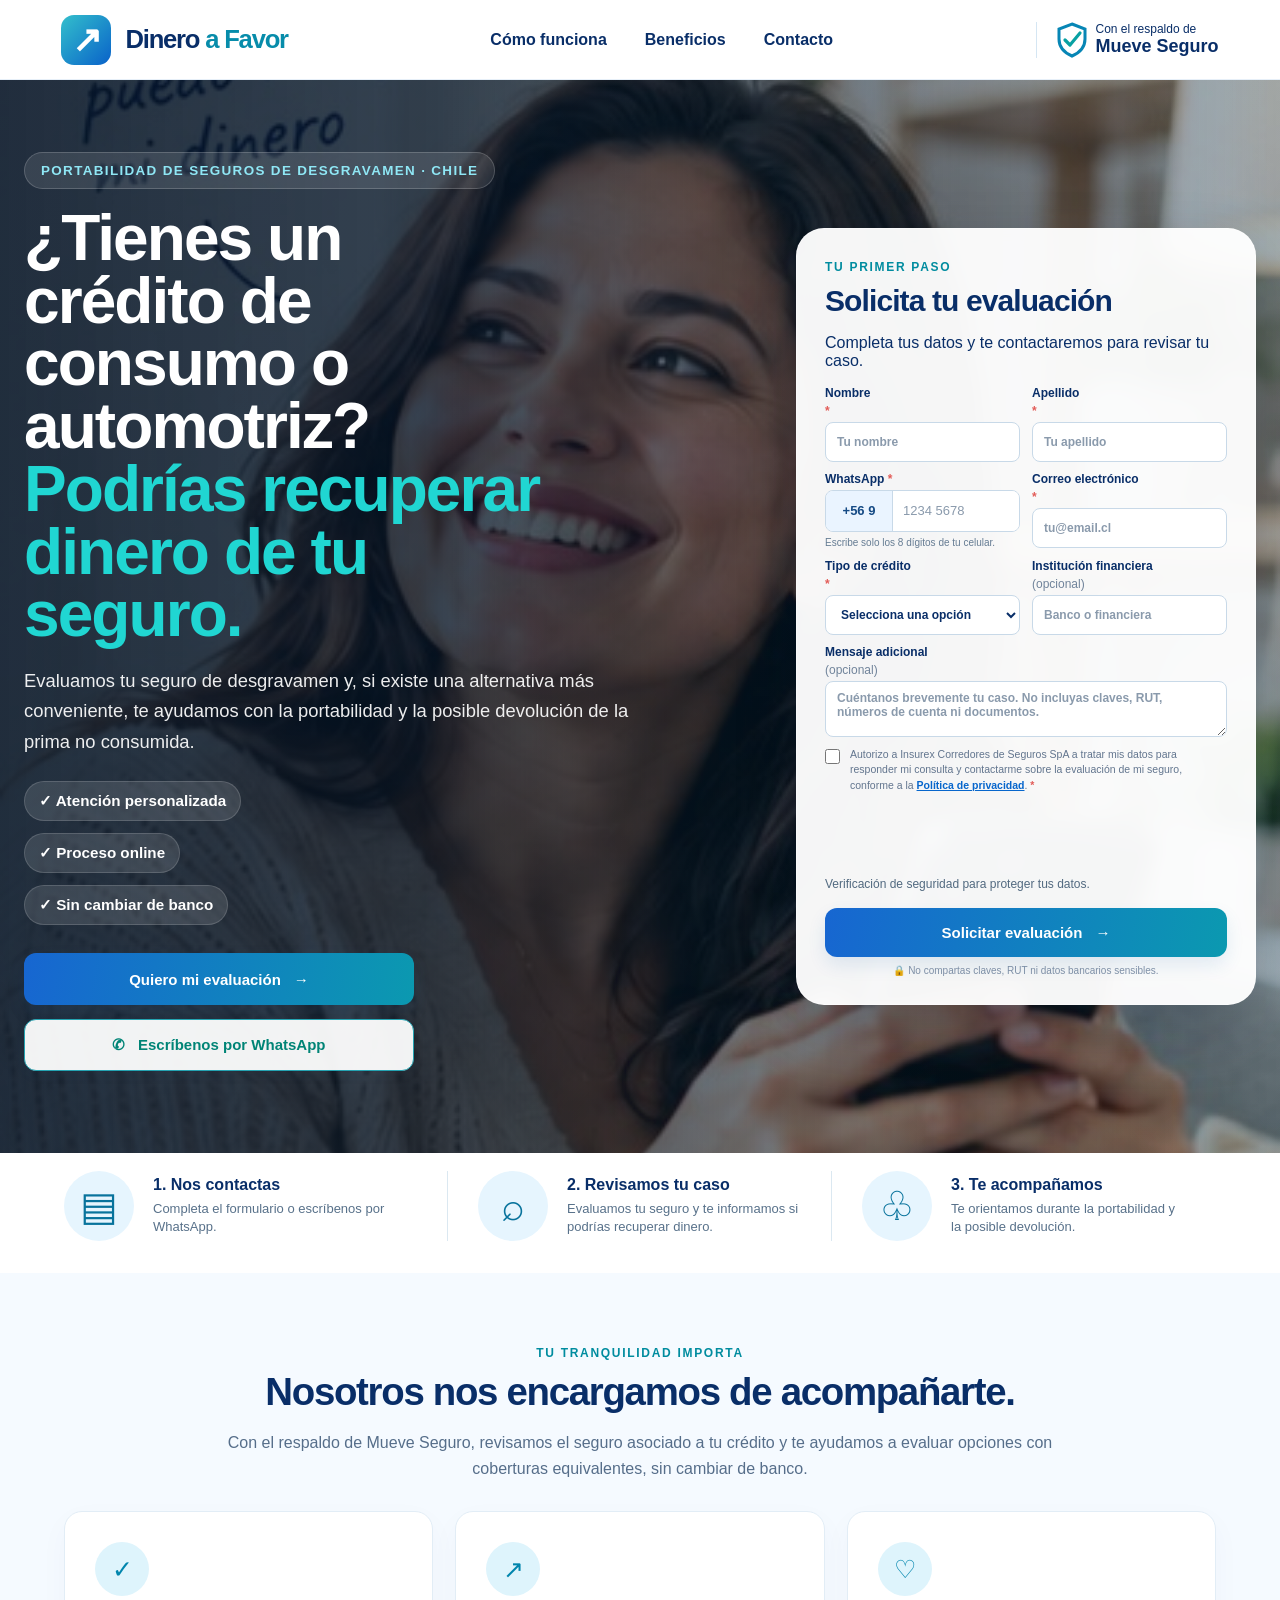
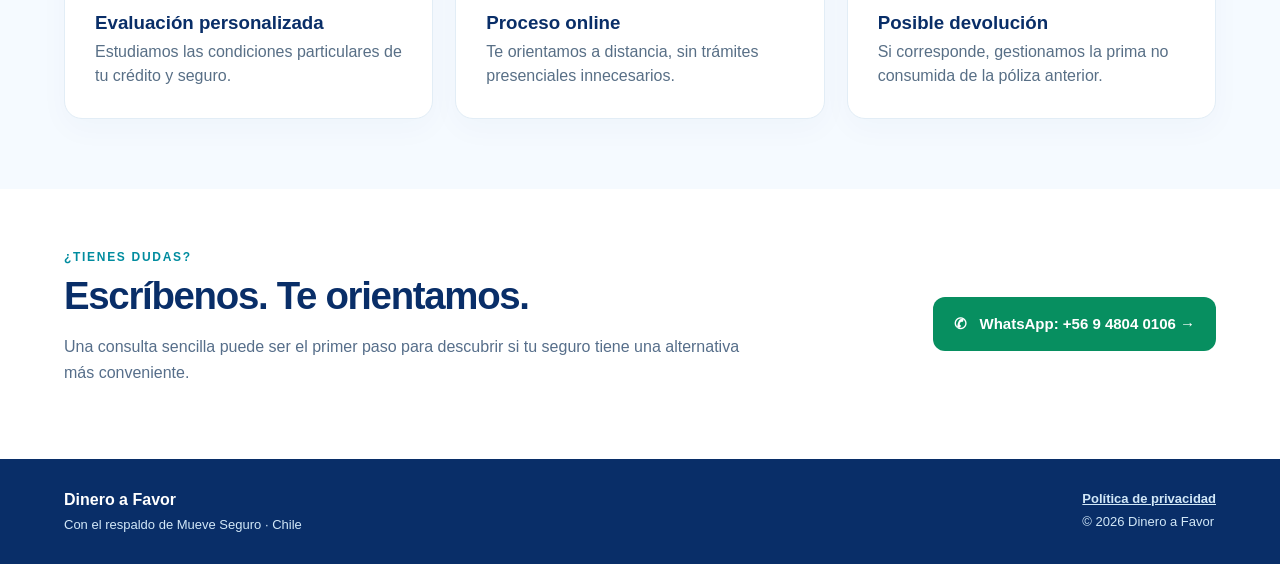
==== commit 4878efb8: "Update stylesheet link with versioning" ====
--- a/index.html
+++ b/index.html
@@ -4,7 +4,7 @@
 <meta charset="utf-8"><meta name="viewport" content="width=device-width, initial-scale=1">
 <meta name="description" content="Con Dinero a Favor evalúa la portabilidad de tu seguro de desgravamen de créditos de consumo y automotrices. Con el respaldo de Mueve Seguro.">
 <meta name="theme-color" content="#ffffff"><title>Dinero a Favor | Evalúa tu seguro de desgravamen</title>
-<link rel="stylesheet" href="styles.css">
+<link rel="stylesheet" href="styles.css?v=15">
 </head>
 <body>
 <header class="header" id="inicio">
--- a/styles.css
+++ b/styles.css
@@ -109,3 +109,171 @@
 #form-status{white-space:pre-line;line-height:1.55}
 #form-status[data-state="warning"]{color:#98520b;font-weight:600}
 #form-status[data-state="error"]{color:#a92424;font-weight:600}
+.hero-cover {
+  position: relative;
+  overflow: hidden;
+  min-height: 760px;
+  display: flex;
+  align-items: stretch;
+  background: #071a2f;
+}
+
+.hero-bg {
+  position: absolute;
+  inset: 0;
+  z-index: 0;
+}
+
+.hero-bg img {
+  width: 100%;
+  height: 100%;
+  object-fit: cover;
+  display: block;
+  filter: saturate(1.02) contrast(1.02);
+}
+
+.hero-overlay {
+  position: absolute;
+  inset: 0;
+  z-index: 1;
+  background:
+    linear-gradient(90deg, rgba(5,18,35,0.88) 0%, rgba(5,18,35,0.78) 34%, rgba(5,18,35,0.55) 58%, rgba(5,18,35,0.30) 100%),
+    linear-gradient(180deg, rgba(7,134,181,0.10) 0%, rgba(8,161,163,0.08) 100%);
+}
+
+.hero-cover-inner {
+  position: relative;
+  z-index: 2;
+  width: min(1240px, calc(100% - 48px));
+  margin: 0 auto;
+  padding: 72px 0;
+  display: grid;
+  grid-template-columns: minmax(0, 1.1fr) 460px;
+  gap: 40px;
+  align-items: center;
+}
+
+.hero-content-cover {
+  max-width: 720px;
+  color: #fff;
+}
+
+.hero-content-cover .eyebrow {
+  display: inline-block;
+  margin-bottom: 18px;
+  padding: 10px 16px;
+  border-radius: 999px;
+  background: rgba(255,255,255,0.10);
+  border: 1px solid rgba(255,255,255,0.18);
+  color: #8fe7f5;
+  font-size: 0.84rem;
+  font-weight: 800;
+  letter-spacing: 0.10em;
+}
+
+.hero-content-cover h1 {
+  margin: 0 0 20px;
+  font-size: clamp(2.5rem, 5vw, 4.8rem);
+  line-height: 0.98;
+  letter-spacing: -0.03em;
+  color: #ffffff;
+}
+
+.hero-content-cover h1 span {
+  color: #20d6d2;
+}
+
+.hero-content-cover .lead {
+  max-width: 640px;
+  font-size: 1.15rem;
+  line-height: 1.65;
+  color: rgba(255,255,255,0.92);
+  margin-bottom: 24px;
+}
+
+.hero-content-cover .benefit-chips {
+  display: flex;
+  flex-wrap: wrap;
+  gap: 12px;
+  margin: 0 0 28px;
+}
+
+.hero-content-cover .benefit-chips span {
+  padding: 10px 14px;
+  border-radius: 999px;
+  background: rgba(255,255,255,0.12);
+  border: 1px solid rgba(255,255,255,0.15);
+  color: #ffffff;
+  font-weight: 600;
+  font-size: 0.95rem;
+}
+
+.hero-content-cover .hero-buttons {
+  display: flex;
+  flex-wrap: wrap;
+  gap: 14px;
+}
+
+.form-card-cover {
+  position: relative;
+  z-index: 2;
+  background: rgba(255,255,255,0.96);
+  backdrop-filter: blur(8px);
+  border: 1px solid rgba(255,255,255,0.35);
+  box-shadow: 0 24px 60px rgba(0, 20, 40, 0.22);
+  border-radius: 28px;
+  padding: 28px;
+}
+
+.hero-photo,
+.hero-scene,
+.photo-mobile {
+  display: none !important;
+}
+
+@media (max-width: 1080px) {
+  .hero-cover-inner {
+    grid-template-columns: 1fr;
+    gap: 28px;
+    padding: 56px 0;
+  }
+
+  .hero-content-cover {
+    max-width: 100%;
+  }
+
+  .form-card-cover {
+    max-width: 720px;
+  }
+}
+
+@media (max-width: 768px) {
+  .hero-cover {
+    min-height: auto;
+  }
+
+  .hero-cover-inner {
+    width: min(100% - 28px, 100%);
+    padding: 36px 0 44px;
+  }
+
+  .hero-content-cover h1 {
+    font-size: clamp(2.1rem, 9vw, 3.2rem);
+    line-height: 1.02;
+  }
+
+  .hero-content-cover .lead {
+    font-size: 1rem;
+    line-height: 1.55;
+  }
+
+  .hero-content-cover .hero-buttons {
+    flex-direction: column;
+    align-items: stretch;
+  }
+
+  .form-card-cover {
+    padding: 22px;
+    border-radius: 22px;
+  }
+}
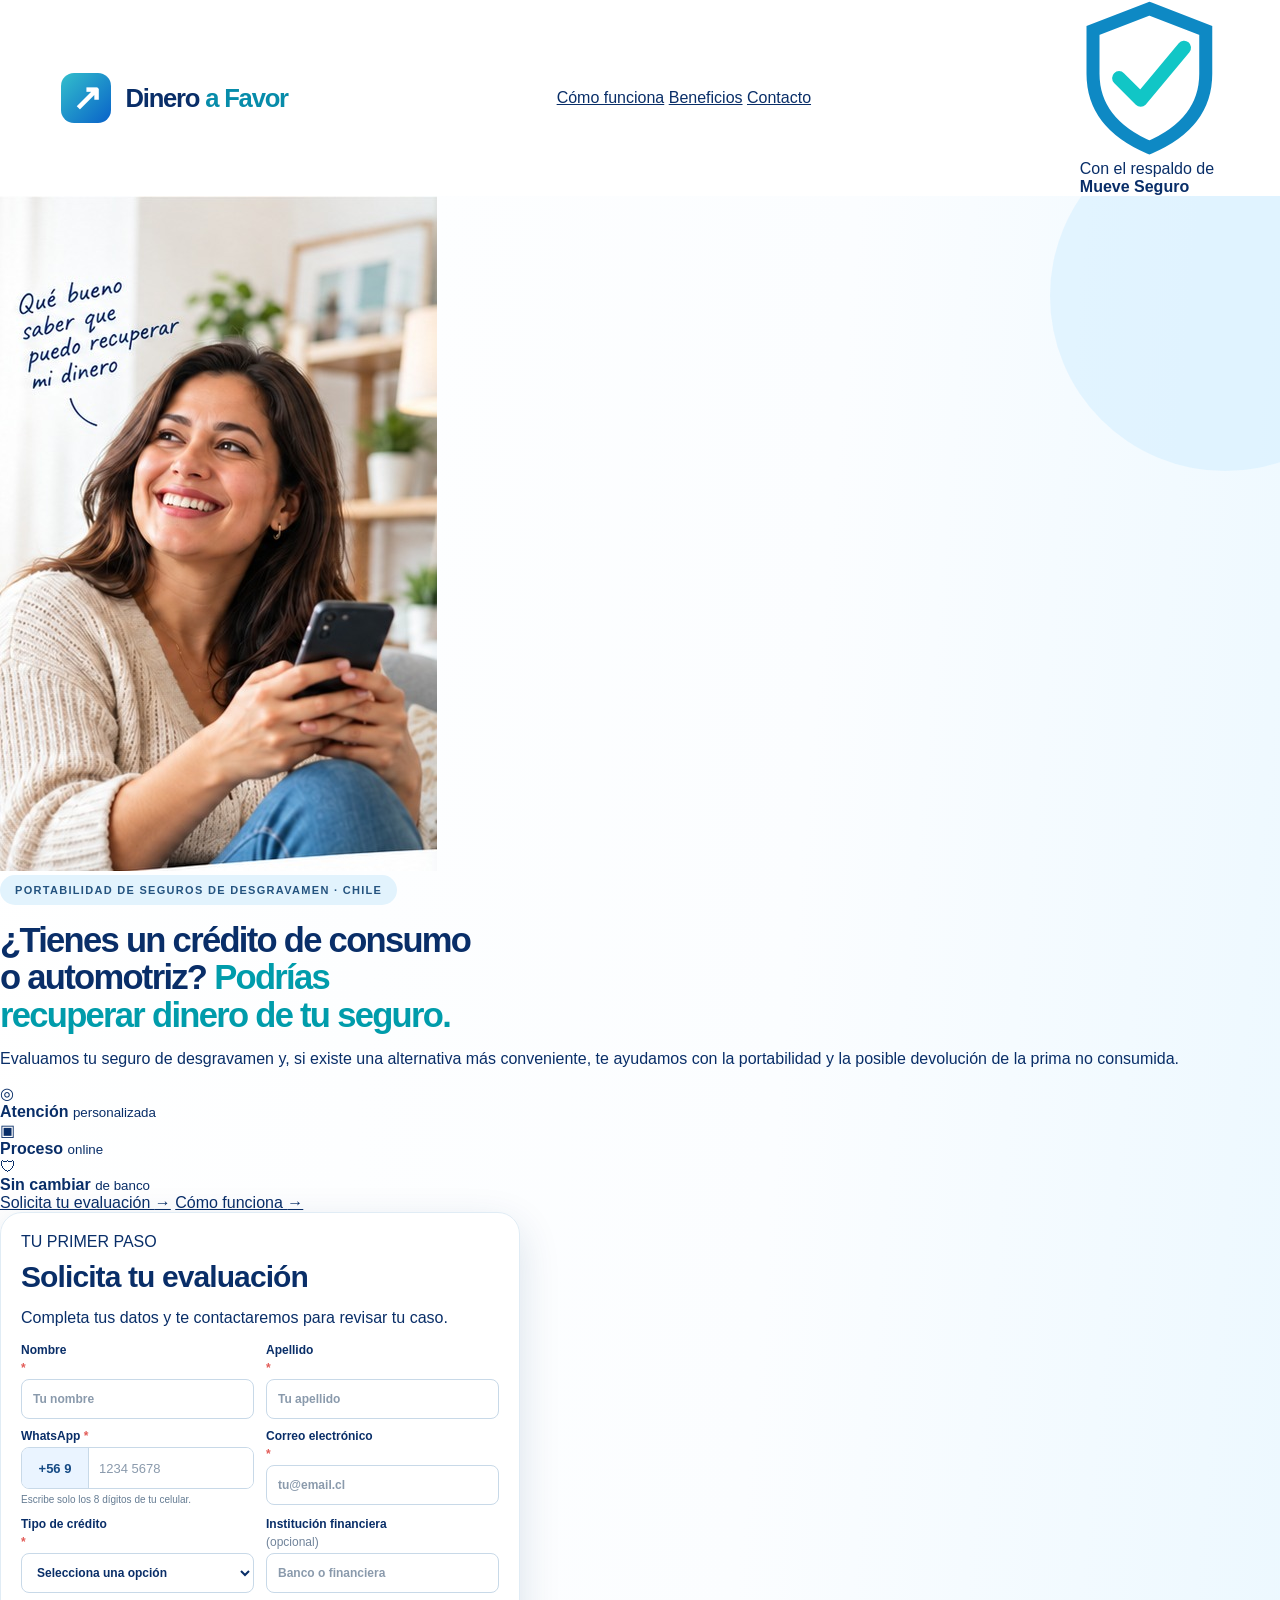
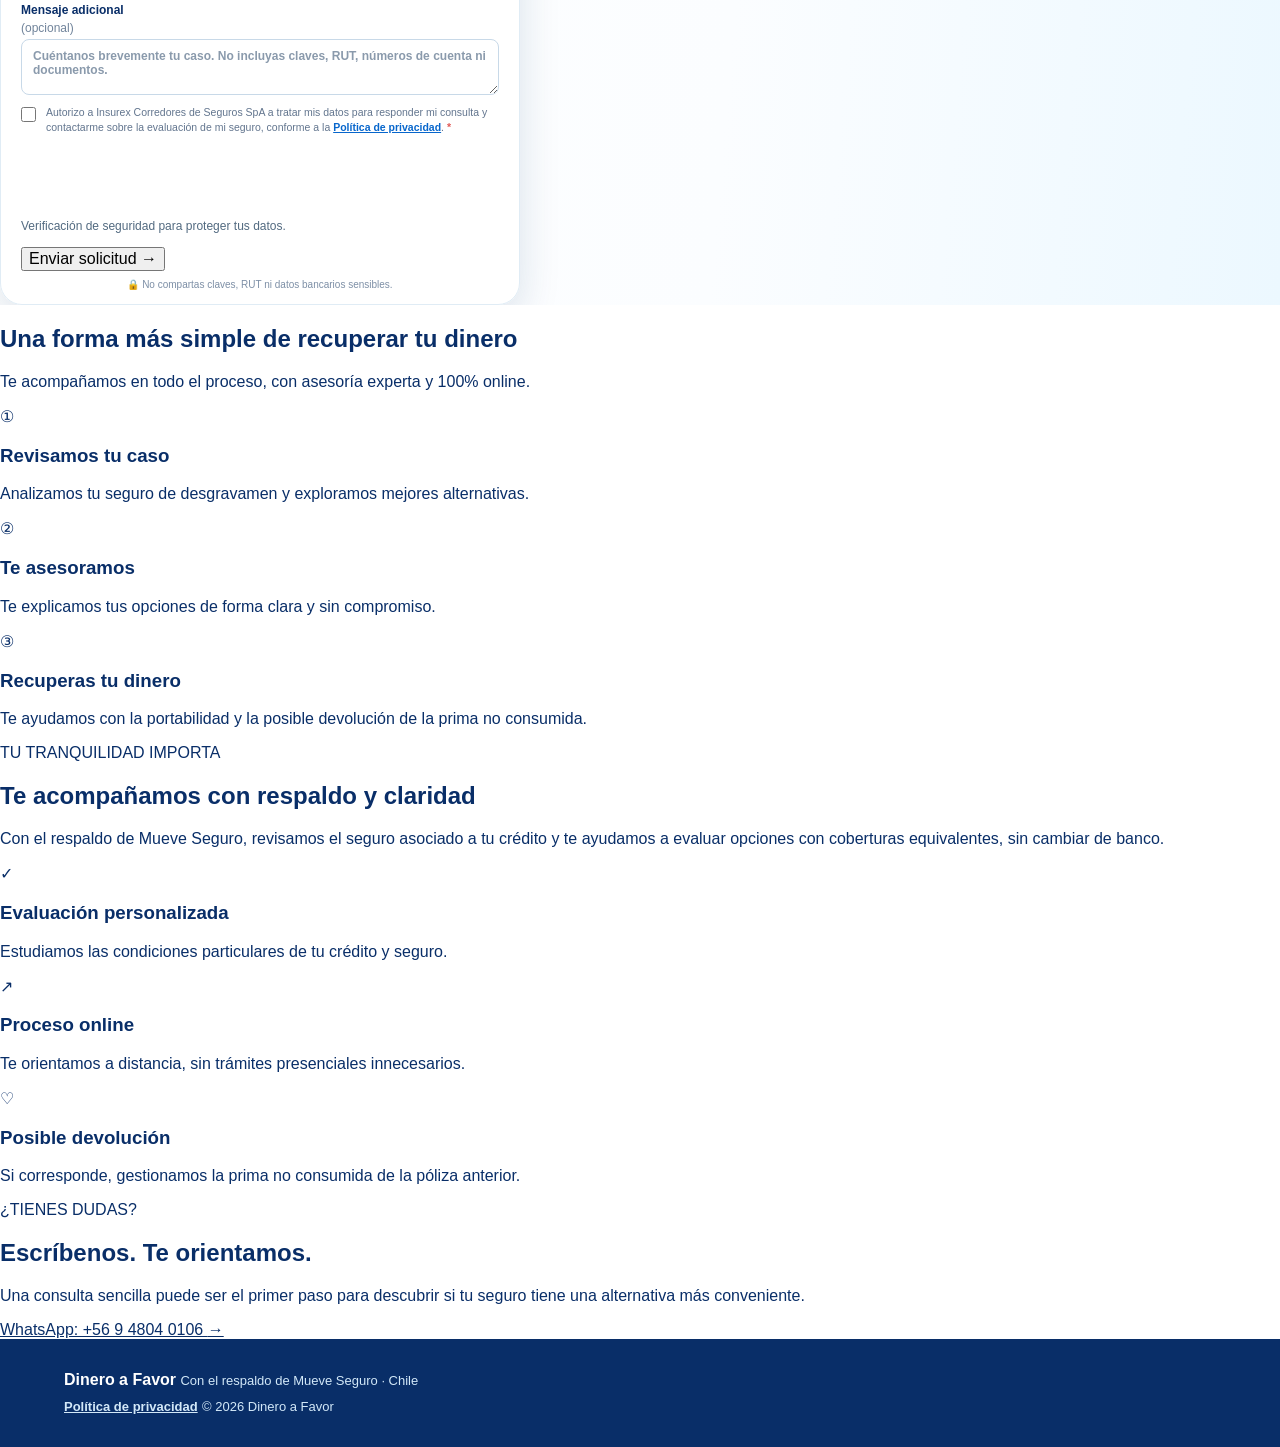
==== commit c991847c: "Update index.html" ====
--- a/index.html
+++ b/index.html
@@ -1,164 +1,288 @@
 <!DOCTYPE html>
 <html lang="es-CL">
 <head>
-<meta charset="utf-8"><meta name="viewport" content="width=device-width, initial-scale=1">
-<meta name="description" content="Con Dinero a Favor evalúa la portabilidad de tu seguro de desgravamen de créditos de consumo y automotrices. Con el respaldo de Mueve Seguro.">
-<meta name="theme-color" content="#ffffff"><title>Dinero a Favor | Evalúa tu seguro de desgravamen</title>
-<link rel="stylesheet" href="styles.css?v=15">
+  <meta charset="utf-8">
+  <meta name="viewport" content="width=device-width, initial-scale=1">
+  <meta name="description" content="Con Dinero a Favor evalúa la portabilidad de tu seguro de desgravamen de créditos de consumo y automotrices. Con el respaldo de Mueve Seguro.">
+  <meta name="theme-color" content="#ffffff">
+  <title>Dinero a Favor | Evalúa tu seguro de desgravamen</title>
+  <link rel="stylesheet" href="styles.css">
 </head>
 <body>
-<header class="header" id="inicio">
-  <div class="header-inner">
-    <a class="brand" href="#inicio" aria-label="Dinero a Favor: inicio"><span class="brand-icon" aria-hidden="true">↗</span><span>Dinero <em>a Favor</em></span></a>
-    <nav aria-label="Navegación"><a href="#como-funciona">Cómo funciona</a><a href="#beneficios">Beneficios</a><a href="#contacto">Contacto</a></nav>
-    <div class="backing-top"><svg viewBox="0 0 32 36" aria-hidden="true"><path d="M16 2 29 7v10c0 9-6 14-13 17C9 31 3 26 3 17V7z" fill="none" stroke="#0786b5" stroke-width="3"/><path d="m9 18 5 5 10-12" fill="none" stroke="#08a1a3" stroke-width="3.2" stroke-linecap="round" stroke-linejoin="round"/></svg><span>Con el respaldo de<br><strong>Mueve Seguro</strong></span></div>
+
+<header class="site-header" id="inicio">
+  <div class="container header-inner">
+    <a class="brand" href="#inicio" aria-label="Dinero a Favor: inicio">
+      <span class="brand-icon" aria-hidden="true">↗</span>
+      <span class="brand-text">Dinero <em>a Favor</em></span>
+    </a>
+
+    <nav class="main-nav" aria-label="Navegación principal">
+      <a href="#como-funciona">Cómo funciona</a>
+      <a href="#beneficios">Beneficios</a>
+      <a href="#contacto">Contacto</a>
+    </nav>
+
+    <div class="brand-backing">
+      <svg viewBox="0 0 32 36" aria-hidden="true">
+        <path d="M16 2 29 7v10c0 9-6 14-13 17C9 31 3 26 3 17V7z" fill="none" stroke="#0e89c4" stroke-width="3"></path>
+        <path d="m9 18 5 5 10-12" fill="none" stroke="#11c6c6" stroke-width="3.2" stroke-linecap="round" stroke-linejoin="round"></path>
+      </svg>
+      <span>Con el respaldo de<br><strong>Mueve Seguro</strong></span>
+    </div>
   </div>
 </header>
+
 <main>
-<section class="hero hero-cover" aria-label="Solicita una evaluación">
-  <div class="hero-bg" aria-hidden="true">
-    <img src="assets/hero-escena-aprobada.jpg" alt="">
+
+  <section class="hero">
+    <div class="hero-bg">
+      <img src="assets/hero-escena-aprobada.jpg" alt="">
+    </div>
+    <div class="hero-overlay"></div>
+
+    <div class="container hero-grid">
+      <div class="hero-copy">
+        <span class="eyebrow">PORTABILIDAD DE SEGUROS DE DESGRAVAMEN · CHILE</span>
+
+        <h1>
+          ¿Tienes un crédito de consumo o automotriz?
+          <span>Podrías recuperar dinero de tu seguro.</span>
+        </h1>
+
+        <p class="hero-lead">
+          Evaluamos tu seguro de desgravamen y, si existe una alternativa más conveniente,
+          te ayudamos con la portabilidad y la posible devolución de la prima no consumida.
+        </p>
+
+        <div class="hero-features">
+          <div class="feature-pill">
+            <span class="feature-icon">◎</span>
+            <div>
+              <strong>Atención</strong>
+              <small>personalizada</small>
+            </div>
+          </div>
+
+          <div class="feature-pill">
+            <span class="feature-icon">▣</span>
+            <div>
+              <strong>Proceso</strong>
+              <small>online</small>
+            </div>
+          </div>
+
+          <div class="feature-pill">
+            <span class="feature-icon">🛡</span>
+            <div>
+              <strong>Sin cambiar</strong>
+              <small>de banco</small>
+            </div>
+          </div>
+        </div>
+
+        <div class="hero-actions">
+          <a href="#evaluacion" class="btn btn-primary">Solicita tu evaluación <span>→</span></a>
+          <a href="#como-funciona" class="btn btn-secondary">Cómo funciona <span>→</span></a>
+        </div>
+      </div>
+
+      <aside class="form-card" id="evaluacion">
+        <div id="form-view">
+          <span class="form-kicker">TU PRIMER PASO</span>
+          <h2>Solicita tu evaluación</h2>
+          <p>Completa tus datos y te contactaremos para revisar tu caso.</p>
+
+          <form id="lead-form" method="POST" action="https://formspree.io/f/xzezlnvd" novalidate>
+            <div class="form-grid">
+              <label>
+                Nombre <b>*</b>
+                <input name="nombre" autocomplete="given-name" required maxlength="70" placeholder="Tu nombre">
+              </label>
+
+              <label>
+                Apellido <b>*</b>
+                <input name="apellido" autocomplete="family-name" required maxlength="70" placeholder="Tu apellido">
+              </label>
+
+              <div class="phone-field">
+                <label for="telefono-local">WhatsApp <b>*</b></label>
+                <div class="phone-control">
+                  <span class="phone-prefix" aria-label="Código de Chile más cincuenta y seis, móvil nueve">+56 9</span>
+                  <input id="telefono-local" inputmode="numeric" type="tel" autocomplete="tel-national" required placeholder="1234 5678" aria-describedby="telefono-ayuda telefono-error" maxlength="15">
+                </div>
+                <input type="hidden" name="telefono" id="telefono-completo" value="">
+                <small class="phone-help" id="telefono-ayuda">Escribe solo los 8 dígitos de tu celular.</small>
+                <small class="phone-error" id="telefono-error" role="alert" aria-live="polite"></small>
+              </div>
+
+              <label>
+                Correo electrónico <b>*</b>
+                <input name="email" type="email" autocomplete="email" required placeholder="tu@email.cl">
+              </label>
+
+              <label>
+                Tipo de crédito <b>*</b>
+                <select name="tipo_credito" required>
+                  <option value="">Selecciona una opción</option>
+                  <option value="Consumo">Crédito de consumo</option>
+                  <option value="Automotriz">Crédito automotriz</option>
+                </select>
+              </label>
+
+              <label>
+                Institución financiera <span class="optional">(opcional)</span>
+                <input name="institucion" maxlength="100" placeholder="Banco o financiera">
+              </label>
+            </div>
+
+            <label class="message-label">
+              Mensaje adicional <span class="optional">(opcional)</span>
+              <textarea name="mensaje" rows="2" maxlength="600" placeholder="Cuéntanos brevemente tu caso. No incluyas claves, RUT, números de cuenta ni documentos."></textarea>
+            </label>
+
+            <label class="consent">
+              <input type="checkbox" name="consentimiento" required>
+              <span>
+                Autorizo a Insurex Corredores de Seguros SpA a tratar mis datos para responder mi consulta y contactarme sobre la evaluación de mi seguro, conforme a la
+                <a href="privacidad.html" target="_blank" rel="noopener">Política de privacidad</a>. <b>*</b>
+              </span>
+            </label>
+
+            <div class="daf-turnstile" id="turnstile-widget" aria-label="Verificación de seguridad"></div>
+            <p class="daf-turnstile-note">Verificación de seguridad para proteger tus datos.</p>
+
+            <p role="status" aria-live="polite" id="form-status"></p>
+
+            <button class="btn btn-primary btn-submit" type="submit">
+              Enviar solicitud <span>→</span>
+            </button>
+
+            <p class="privacy-summary">🔒 No compartas claves, RUT ni datos bancarios sensibles.</p>
+          </form>
+        </div>
+
+        <section id="success-view" class="success-view" hidden aria-labelledby="success-heading" tabindex="-1">
+          <div class="success-icon" aria-hidden="true">
+            <svg viewBox="0 0 72 72" fill="none" role="img">
+              <circle cx="36" cy="36" r="34" fill="#E6F9F3"></circle>
+              <circle cx="36" cy="36" r="25" fill="#12A77C"></circle>
+              <path d="m23 36 9 9 18-20" stroke="white" stroke-width="5" stroke-linecap="round" stroke-linejoin="round"></path>
+            </svg>
+          </div>
+
+          <span class="form-kicker success-kicker">SOLICITUD ENVIADA CON ÉXITO</span>
+          <h2 id="success-heading">¡Tu solicitud está en las mejores manos!</h2>
+          <p class="success-lead">Gracias por confiar en <strong>Dinero a Favor.</strong> Recibimos tu información correctamente.</p>
+
+          <div class="success-time">
+            <span class="success-time-icon" aria-hidden="true">◷</span>
+            <div>
+              <strong>En menos de 24 horas hábiles</strong>
+              <span>Nos pondremos en contacto contigo para dar el siguiente paso.</span>
+            </div>
+          </div>
+
+          <p class="success-small">Mientras tanto, no necesitas realizar ninguna gestión adicional. Te acompañaremos durante el proceso de evaluación.</p>
+          <a class="success-home" href="#inicio">Volver al inicio <span aria-hidden="true">↑</span></a>
+        </section>
+      </aside>
+    </div>
+  </section>
+
+  <section class="steps-section" id="como-funciona">
+    <div class="container">
+      <div class="section-heading centered">
+        <h2>Una forma más simple de recuperar tu dinero</h2>
+        <p>Te acompañamos en todo el proceso, con asesoría experta y 100% online.</p>
+      </div>
+
+      <div class="steps-grid">
+        <article class="step-card">
+          <div class="step-icon">①</div>
+          <h3>Revisamos tu caso</h3>
+          <p>Analizamos tu seguro de desgravamen y exploramos mejores alternativas.</p>
+        </article>
+
+        <article class="step-card">
+          <div class="step-icon">②</div>
+          <h3>Te asesoramos</h3>
+          <p>Te explicamos tus opciones de forma clara y sin compromiso.</p>
+        </article>
+
+        <article class="step-card">
+          <div class="step-icon">③</div>
+          <h3>Recuperas tu dinero</h3>
+          <p>Te ayudamos con la portabilidad y la posible devolución de la prima no consumida.</p>
+        </article>
+      </div>
+    </div>
+  </section>
+
+  <section class="benefits-section" id="beneficios">
+    <div class="container benefits-wrap">
+      <div class="section-heading">
+        <span class="section-kicker">TU TRANQUILIDAD IMPORTA</span>
+        <h2>Te acompañamos con respaldo y claridad</h2>
+        <p>
+          Con el respaldo de Mueve Seguro, revisamos el seguro asociado a tu crédito
+          y te ayudamos a evaluar opciones con coberturas equivalentes, sin cambiar de banco.
+        </p>
+      </div>
+
+      <div class="benefits-grid">
+        <article class="benefit-card">
+          <span>✓</span>
+          <h3>Evaluación personalizada</h3>
+          <p>Estudiamos las condiciones particulares de tu crédito y seguro.</p>
+        </article>
+
+        <article class="benefit-card">
+          <span>↗</span>
+          <h3>Proceso online</h3>
+          <p>Te orientamos a distancia, sin trámites presenciales innecesarios.</p>
+        </article>
+
+        <article class="benefit-card">
+          <span>♡</span>
+          <h3>Posible devolución</h3>
+          <p>Si corresponde, gestionamos la prima no consumida de la póliza anterior.</p>
+        </article>
+      </div>
+    </div>
+  </section>
+
+  <section class="contact-cta" id="contacto">
+    <div class="container contact-box">
+      <div>
+        <span class="section-kicker">¿TIENES DUDAS?</span>
+        <h2>Escríbenos. Te orientamos.</h2>
+        <p>Una consulta sencilla puede ser el primer paso para descubrir si tu seguro tiene una alternativa más conveniente.</p>
+      </div>
+
+      <a class="btn btn-primary" href="https://wa.me/56948040106?text=Hola%2C%20quiero%20solicitar%20una%20evaluaci%C3%B3n" target="_blank" rel="noopener">
+        WhatsApp: +56 9 4804 0106 <span>→</span>
+      </a>
+    </div>
+  </section>
+
+</main>
+
+<footer class="site-footer">
+  <div class="container footer-inner">
+    <div>
+      <strong>Dinero a Favor</strong>
+      <span>Con el respaldo de Mueve Seguro · Chile</span>
+    </div>
+
+    <div class="footer-links">
+      <a href="privacidad.html">Política de privacidad</a>
+      <span>© <span id="year"></span> Dinero a Favor</span>
+    </div>
   </div>
-
-  <div class="hero-overlay" aria-hidden="true"></div>
-
-  <div class="hero-inner hero-cover-inner">
-    <div class="hero-content hero-content-cover">
-      <span class="eyebrow">PORTABILIDAD DE SEGUROS DE DESGRAVAMEN · CHILE</span>
-
-      <h1>
-        ¿Tienes un crédito de
-        <br class="desktop-break">
-        consumo o automotriz?
-        <span>Podrías recuperar dinero de tu seguro.</span>
-      </h1>
-
-      <p class="lead">
-        Evaluamos tu seguro de desgravamen y, si existe una alternativa más conveniente,
-        te ayudamos con la portabilidad y la posible devolución de la prima no consumida.
-      </p>
-
-      <div class="benefit-chips">
-        <span>✓ Atención personalizada</span>
-        <span>✓ Proceso online</span>
-        <span>✓ Sin cambiar de banco</span>
-      </div>
-
-      <div class="hero-buttons">
-        <a href="#evaluacion" class="button button-main">
-          Quiero mi evaluación <span>→</span>
-        </a>
-        <a
-          class="button button-white"
-          href="https://wa.me/56948040106?text=Hola%2C%20quiero%20evaluar%20mi%20seguro%20de%20desgravamen"
-          target="_blank"
-          rel="noopener"
-        >
-          ✆ &nbsp; Escríbenos por WhatsApp
-        </a>
-      </div>
-    </div>
-
-    <aside class="form-card form-card-cover" id="evaluacion">
-      <div id="form-view">
-        <span class="kicker">TU PRIMER PASO</span>
-        <h2>Solicita tu evaluación</h2>
-        <p>Completa tus datos y te contactaremos para revisar tu caso.</p>
-
-        <form id="lead-form" method="POST" action="https://formspree.io/f/xzezlnvd" novalidate>
-          <div class="form-grid">
-            <label>Nombre <b>*</b><input name="nombre" autocomplete="given-name" required maxlength="70" placeholder="Tu nombre"></label>
-            <label>Apellido <b>*</b><input name="apellido" autocomplete="family-name" required maxlength="70" placeholder="Tu apellido"></label>
-
-            <div class="phone-field">
-              <label for="telefono-local">WhatsApp <b>*</b></label>
-              <div class="phone-control">
-                <span class="phone-prefix" aria-label="Código de Chile más cincuenta y seis, móvil nueve">+56 9</span>
-                <input id="telefono-local" inputmode="numeric" type="tel" autocomplete="tel-national" required placeholder="1234 5678" aria-describedby="telefono-ayuda telefono-error" maxlength="15">
-              </div>
-              <input type="hidden" name="telefono" id="telefono-completo" value="">
-              <small class="phone-help" id="telefono-ayuda">Escribe solo los 8 dígitos de tu celular.</small>
-              <small class="phone-error" id="telefono-error" role="alert" aria-live="polite"></small>
-            </div>
-
-            <label>Correo electrónico <b>*</b><input name="email" type="email" autocomplete="email" required placeholder="tu@email.cl"></label>
-
-            <label>Tipo de crédito <b>*</b>
-              <select name="tipo_credito" required>
-                <option value="">Selecciona una opción</option>
-                <option value="Consumo">Crédito de consumo</option>
-                <option value="Automotriz">Crédito automotriz</option>
-              </select>
-            </label>
-
-            <label>Institución financiera <span class="optional">(opcional)</span>
-              <input name="institucion" maxlength="100" placeholder="Banco o financiera">
-            </label>
-          </div>
-
-          <label class="message-label">
-            Mensaje adicional <span class="optional">(opcional)</span>
-            <textarea name="mensaje" rows="2" maxlength="600" placeholder="Cuéntanos brevemente tu caso. No incluyas claves, RUT, números de cuenta ni documentos."></textarea>
-          </label>
-
-          <label class="consent">
-            <input type="checkbox" name="consentimiento" required>
-            <span>
-              Autorizo a Insurex Corredores de Seguros SpA a tratar mis datos para responder mi consulta y contactarme sobre la evaluación de mi seguro, conforme a la
-              <a href="privacidad.html" target="_blank" rel="noopener">Política de privacidad</a>. <b>*</b>
-            </span>
-          </label>
-
-          <div class="daf-turnstile" id="turnstile-widget" aria-label="Verificación de seguridad"></div>
-          <p class="daf-turnstile-note">Verificación de seguridad para proteger tus datos.</p>
-          <p role="status" aria-live="polite" id="form-status"></p>
-
-          <button class="button button-main submit" type="submit">
-            Solicitar evaluación <span>→</span>
-          </button>
-
-          <p class="privacy-summary">🔒 No compartas claves, RUT ni datos bancarios sensibles.</p>
-        </form>
-      </div>
-
-      <section id="success-view" class="success-view" hidden aria-labelledby="success-heading" tabindex="-1">
-        <div class="success-icon" aria-hidden="true">
-          <svg viewBox="0 0 72 72" fill="none" role="img">
-            <circle cx="36" cy="36" r="34" fill="#E6F9F3"/>
-            <circle cx="36" cy="36" r="25" fill="#12A77C"/>
-            <path d="m23 36 9 9 18-20" stroke="white" stroke-width="5" stroke-linecap="round" stroke-linejoin="round"/>
-          </svg>
-        </div>
-        <span class="kicker success-kicker">SOLICITUD ENVIADA CON ÉXITO</span>
-        <h2 id="success-heading">¡Tu solicitud está en las mejores manos!</h2>
-        <p class="success-lead">Gracias por confiar en <strong>Dinero a Favor.</strong> Recibimos tu información correctamente.</p>
-        <div class="success-time">
-          <span class="success-time-icon" aria-hidden="true">◷</span>
-          <div>
-            <strong>En menos de 24 horas hábiles</strong>
-            <span>Nos pondremos en contacto contigo para dar el siguiente paso.</span>
-          </div>
-        </div>
-        <p class="success-phrase">Recuperar tu dinero es nuestra mejor motivación.</p>
-        <div class="success-divider"></div>
-        <p class="success-small">Mientras tanto, no necesitas realizar ninguna gestión adicional. Te acompañaremos durante el proceso de evaluación.</p>
-        <a class="success-home" href="#inicio">Volver al inicio <span aria-hidden="true">↑</span></a>
-      </section>
-    </aside>
-  </div>
-</section>
-<section class="steps" id="como-funciona" aria-label="Cómo funciona">
-  <div class="step"><span class="step-symbol">▤</span><div><h3>1. Nos contactas</h3><p>Completa el formulario o escríbenos por WhatsApp.</p></div></div>
-  <div class="step"><span class="step-symbol">⌕</span><div><h3>2. Revisamos tu caso</h3><p>Evaluamos tu seguro y te informamos si podrías recuperar dinero.</p></div></div>
-  <div class="step"><span class="step-symbol">♧</span><div><h3>3. Te acompañamos</h3><p>Te orientamos durante la portabilidad y la posible devolución.</p></div></div>
-</section>
-<section class="below" id="beneficios">
-  <div class="below-intro"><span class="kicker">TU TRANQUILIDAD IMPORTA</span><h2>Nosotros nos encargamos de acompañarte.</h2><p>Con el respaldo de Mueve Seguro, revisamos el seguro asociado a tu crédito y te ayudamos a evaluar opciones con coberturas equivalentes, sin cambiar de banco.</p></div>
-  <div class="benefits"><article><span>✓</span><h3>Evaluación personalizada</h3><p>Estudiamos las condiciones particulares de tu crédito y seguro.</p></article><article><span>↗</span><h3>Proceso online</h3><p>Te orientamos a distancia, sin trámites presenciales innecesarios.</p></article><article><span>♡</span><h3>Posible devolución</h3><p>Si corresponde, gestionamos la prima no consumida de la póliza anterior.</p></article></div>
-</section>
-<section class="contact-section" id="contacto"><div><span class="kicker">¿TIENES DUDAS?</span><h2>Escríbenos. Te orientamos.</h2><p>Una consulta sencilla puede ser el primer paso para descubrir si tu seguro tiene una alternativa más conveniente.</p></div><a class="button contact-button" href="https://wa.me/56948040106?text=Hola%2C%20quiero%20solicitar%20una%20evaluaci%C3%B3n" target="_blank" rel="noopener">✆ &nbsp; WhatsApp: +56 9 4804 0106 →</a></section>
-</main>
-<footer><div><strong>Dinero a Favor</strong><span>Con el respaldo de Mueve Seguro · Chile</span></div><div><a href="privacidad.html">Política de privacidad</a><span>© <span id="year"></span> Dinero a Favor</span></div></footer>
-<script src="script.js?v=14"></script>
+</footer>
+
+<script src="script.js?v=15"></script>
 <script src="https://challenges.cloudflare.com/turnstile/v0/api.js?render=explicit&onload=onTurnstileLoaded" async defer></script>
-</body></html>
+</body>
+</html>
--- a/styles.css
+++ b/styles.css
@@ -109,171 +109,182 @@
 #form-status{white-space:pre-line;line-height:1.55}
 #form-status[data-state="warning"]{color:#98520b;font-weight:600}
 #form-status[data-state="error"]{color:#a92424;font-weight:600}
-.hero-cover {
-  position: relative;
-  overflow: hidden;
-  min-height: 760px;
-  display: flex;
-  align-items: stretch;
-  background: #071a2f;
-}
-
-.hero-bg {
-  position: absolute;
-  inset: 0;
-  z-index: 0;
-}
-
-.hero-bg img {
-  width: 100%;
-  height: 100%;
-  object-fit: cover;
-  display: block;
-  filter: saturate(1.02) contrast(1.02);
-}
-
-.hero-overlay {
-  position: absolute;
-  inset: 0;
-  z-index: 1;
-  background:
-    linear-gradient(90deg, rgba(5,18,35,0.88) 0%, rgba(5,18,35,0.78) 34%, rgba(5,18,35,0.55) 58%, rgba(5,18,35,0.30) 100%),
-    linear-gradient(180deg, rgba(7,134,181,0.10) 0%, rgba(8,161,163,0.08) 100%);
-}
-
-.hero-cover-inner {
-  position: relative;
-  z-index: 2;
-  width: min(1240px, calc(100% - 48px));
-  margin: 0 auto;
-  padding: 72px 0;
-  display: grid;
-  grid-template-columns: minmax(0, 1.1fr) 460px;
-  gap: 40px;
-  align-items: center;
-}
-
-.hero-content-cover {
-  max-width: 720px;
-  color: #fff;
-}
-
-.hero-content-cover .eyebrow {
-  display: inline-block;
-  margin-bottom: 18px;
-  padding: 10px 16px;
-  border-radius: 999px;
-  background: rgba(255,255,255,0.10);
-  border: 1px solid rgba(255,255,255,0.18);
-  color: #8fe7f5;
-  font-size: 0.84rem;
-  font-weight: 800;
-  letter-spacing: 0.10em;
-}
-
-.hero-content-cover h1 {
-  margin: 0 0 20px;
-  font-size: clamp(2.5rem, 5vw, 4.8rem);
-  line-height: 0.98;
-  letter-spacing: -0.03em;
-  color: #ffffff;
-}
-
-.hero-content-cover h1 span {
-  color: #20d6d2;
-}
-
-.hero-content-cover .lead {
-  max-width: 640px;
-  font-size: 1.15rem;
-  line-height: 1.65;
-  color: rgba(255,255,255,0.92);
-  margin-bottom: 24px;
-}
-
-.hero-content-cover .benefit-chips {
-  display: flex;
-  flex-wrap: wrap;
-  gap: 12px;
-  margin: 0 0 28px;
-}
-
-.hero-content-cover .benefit-chips span {
-  padding: 10px 14px;
-  border-radius: 999px;
-  background: rgba(255,255,255,0.12);
-  border: 1px solid rgba(255,255,255,0.15);
-  color: #ffffff;
-  font-weight: 600;
-  font-size: 0.95rem;
-}
-
-.hero-content-cover .hero-buttons {
-  display: flex;
-  flex-wrap: wrap;
-  gap: 14px;
-}
-
-.form-card-cover {
-  position: relative;
-  z-index: 2;
-  background: rgba(255,255,255,0.96);
-  backdrop-filter: blur(8px);
-  border: 1px solid rgba(255,255,255,0.35);
-  box-shadow: 0 24px 60px rgba(0, 20, 40, 0.22);
-  border-radius: 28px;
-  padding: 28px;
-}
-
-.hero-photo,
-.hero-scene,
-.photo-mobile {
-  display: none !important;
-}
-
-@media (max-width: 1080px) {
-  .hero-cover-inner {
-    grid-template-columns: 1fr;
-    gap: 28px;
-    padding: 56px 0;
+
+/* V15 · Portada corporativa, fondo a todo el ancho.
+   Estas reglas ganan sobre los estilos antiguos V6 para evitar columnas fantasma. */
+.hero.hero-cover {
+  position:relative;
+  display:block;
+  isolation:isolate;
+  min-height:690px;
+  background:#08274a;
+  overflow:hidden;
+}
+.hero.hero-cover::after {display:none;content:none}
+.hero.hero-cover .hero-bg {
+  display:block !important;
+  position:absolute;
+  inset:0;
+  z-index:0;
+  pointer-events:none;
+}
+.hero.hero-cover .hero-bg img {
+  display:block;
+  width:100%;
+  height:100%;
+  max-width:none;
+  object-fit:cover;
+  object-position:center 40%;
+  filter:saturate(.92) contrast(1.05);
+}
+.hero.hero-cover .hero-overlay {
+  position:absolute;
+  inset:0;
+  z-index:1;
+  pointer-events:none;
+  background:linear-gradient(90deg,rgba(3,27,57,.95) 0%,rgba(4,39,78,.88) 31%,rgba(6,54,99,.66) 59%,rgba(5,35,70,.56) 100%);
+}
+.hero.hero-cover .hero-inner.hero-cover-inner {
+  position:relative;
+  z-index:2;
+  display:grid;
+  grid-template-columns:minmax(0,1fr) minmax(380px,475px);
+  align-items:center;
+  max-width:1500px;
+  width:100%;
+  min-height:690px;
+  margin:0 auto;
+  padding:50px clamp(24px,4vw,66px);
+  gap:clamp(28px,4vw,72px);
+}
+.hero.hero-cover .hero-content.hero-content-cover {
+  display:block;
+  position:relative;
+  align-self:center;
+  min-width:0;
+  width:100%;
+  max-width:680px;
+  padding:0;
+  color:#fff;
+}
+.hero.hero-cover .hero-content-cover .eyebrow {
+  display:inline-block;
+  padding:9px 14px;
+  margin-bottom:19px;
+  border:1px solid rgba(120,220,245,.35);
+  border-radius:100px;
+  background:rgba(30,140,200,.24);
+  color:#bcf2fb;
+  font-size:11px;
+  font-weight:800;
+  line-height:1.45;
+  letter-spacing:.11em;
+}
+.hero.hero-cover .hero-content-cover h1 {
+  display:block;
+  max-width:680px;
+  margin:0 0 22px;
+  color:#fff;
+  font-size:clamp(34px,3.5vw,55px);
+  line-height:1.08;
+  letter-spacing:-.035em;
+  font-weight:850;
+  text-wrap:balance;
+}
+.hero.hero-cover .hero-content-cover h1 span {
+  display:block;
+  color:#37e4e1;
+}
+.hero.hero-cover .hero-content-cover .lead {
+  max-width:625px;
+  margin:0 0 23px;
+  color:#eff9ff;
+  font-size:clamp(15px,1.2vw,19px);
+  line-height:1.6;
+}
+.hero.hero-cover .hero-content-cover .benefit-chips {
+  display:flex;
+  flex-direction:row;
+  flex-wrap:wrap;
+  align-items:center;
+  gap:10px;
+  margin:0 0 25px;
+}
+.hero.hero-cover .hero-content-cover .benefit-chips span {
+  display:inline-flex;
+  padding:9px 12px;
+  border-radius:100px;
+  border:1px solid rgba(235,250,255,.23);
+  background:rgba(255,255,255,.12);
+  color:#fff;
+  font-size:12px;
+  font-weight:700;
+}
+.hero.hero-cover .hero-content-cover .hero-buttons {
+  display:flex;
+  flex-direction:row;
+  flex-wrap:wrap;
+  max-width:none;
+  gap:12px;
+}
+.hero.hero-cover .hero-content-cover .hero-buttons .button {
+  width:auto;
+  min-height:51px;
+}
+.hero.hero-cover .hero-content-cover .button-white {
+  background:rgba(255,255,255,.1);
+  border:1px solid rgba(255,255,255,.7);
+  color:white;
+  box-shadow:none;
+}
+.hero.hero-cover aside.form-card.form-card-cover {
+  display:block;
+  position:relative;
+  z-index:3;
+  justify-self:stretch;
+  align-self:center;
+  width:100%;
+  max-width:none;
+  min-width:0;
+  margin:0;
+  padding:27px;
+  background:rgba(255,255,255,.98);
+  color:#092e68;
+  border:1px solid rgba(255,255,255,.75);
+  border-radius:24px;
+  box-shadow:0 25px 65px rgba(0,13,37,.35);
+}
+.hero.hero-cover aside.form-card #form-view > p {
+  font-size:14px;
+  line-height:1.5;
+  color:#526b86;
+  margin:0 0 19px;
+}
+.hero.hero-cover .form-card h2 {font-size:clamp(27px,2.1vw,33px)}
+.hero.hero-cover .form-grid {grid-template-columns:repeat(2,minmax(0,1fr));gap:11px 12px}
+.hero.hero-cover .hero-photo,
+.hero.hero-cover .hero-scene,
+.hero.hero-cover .photo-mobile {display:none!important}
+@media(max-width:1050px){
+  .hero.hero-cover .hero-inner.hero-cover-inner {
+    grid-template-columns:minmax(0,1fr);
+    min-height:0;
+    gap:30px;
+    padding:55px 5%;
   }
-
-  .hero-content-cover {
-    max-width: 100%;
-  }
-
-  .form-card-cover {
-    max-width: 720px;
-  }
-}
-
-@media (max-width: 768px) {
-  .hero-cover {
-    min-height: auto;
-  }
-
-  .hero-cover-inner {
-    width: min(100% - 28px, 100%);
-    padding: 36px 0 44px;
-  }
-
-  .hero-content-cover h1 {
-    font-size: clamp(2.1rem, 9vw, 3.2rem);
-    line-height: 1.02;
-  }
-
-  .hero-content-cover .lead {
-    font-size: 1rem;
-    line-height: 1.55;
-  }
-
-  .hero-content-cover .hero-buttons {
-    flex-direction: column;
-    align-items: stretch;
-  }
-
-  .form-card-cover {
-    padding: 22px;
-    border-radius: 22px;
-  }
-}
+  .hero.hero-cover .hero-content.hero-content-cover {max-width:800px}
+  .hero.hero-cover aside.form-card.form-card-cover {max-width:700px;justify-self:center}
+  .hero.hero-cover .hero-overlay {background:linear-gradient(90deg,rgba(3,27,57,.93),rgba(3,31,65,.76))}
+}
+@media(max-width:590px){
+  .hero.hero-cover .hero-inner.hero-cover-inner {display:grid;grid-template-columns:minmax(0,1fr);padding:34px 5% 40px;gap:24px}
+  .hero.hero-cover .hero-bg img {object-position:55% center}
+  .hero.hero-cover .hero-overlay {background:rgba(4,28,59,.84)}
+  .hero.hero-cover .hero-content-cover h1 {font-size:clamp(31px,8vw,42px);line-height:1.09}
+  .hero.hero-cover .hero-content-cover .lead {font-size:15px}
+  .hero.hero-cover .hero-content-cover .benefit-chips span {font-size:11px;padding:8px 10px}
+  .hero.hero-cover .hero-content-cover .hero-buttons {flex-direction:column}
+  .hero.hero-cover .hero-content-cover .hero-buttons .button {width:100%}
+  .hero.hero-cover aside.form-card.form-card-cover {padding:21px 17px;border-radius:18px}
+  .hero.hero-cover .form-grid {grid-template-columns:1fr}
+}
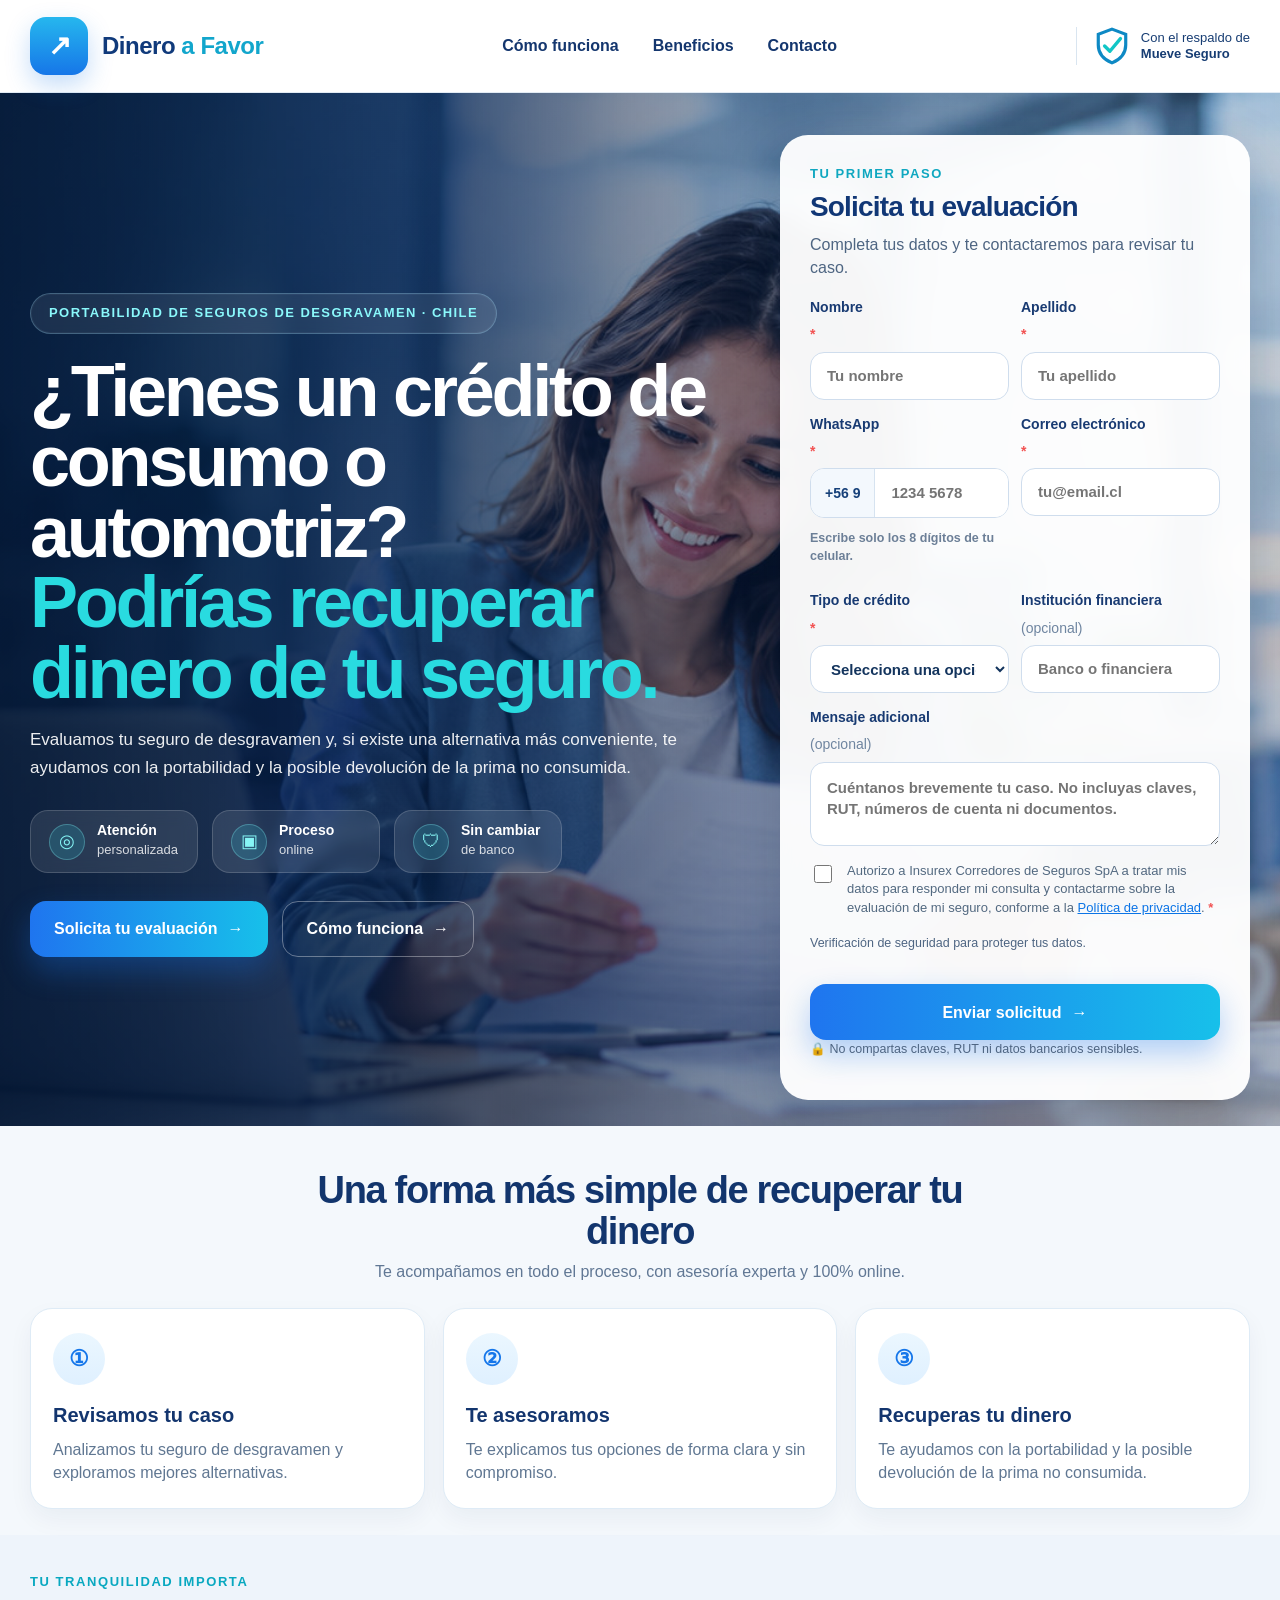
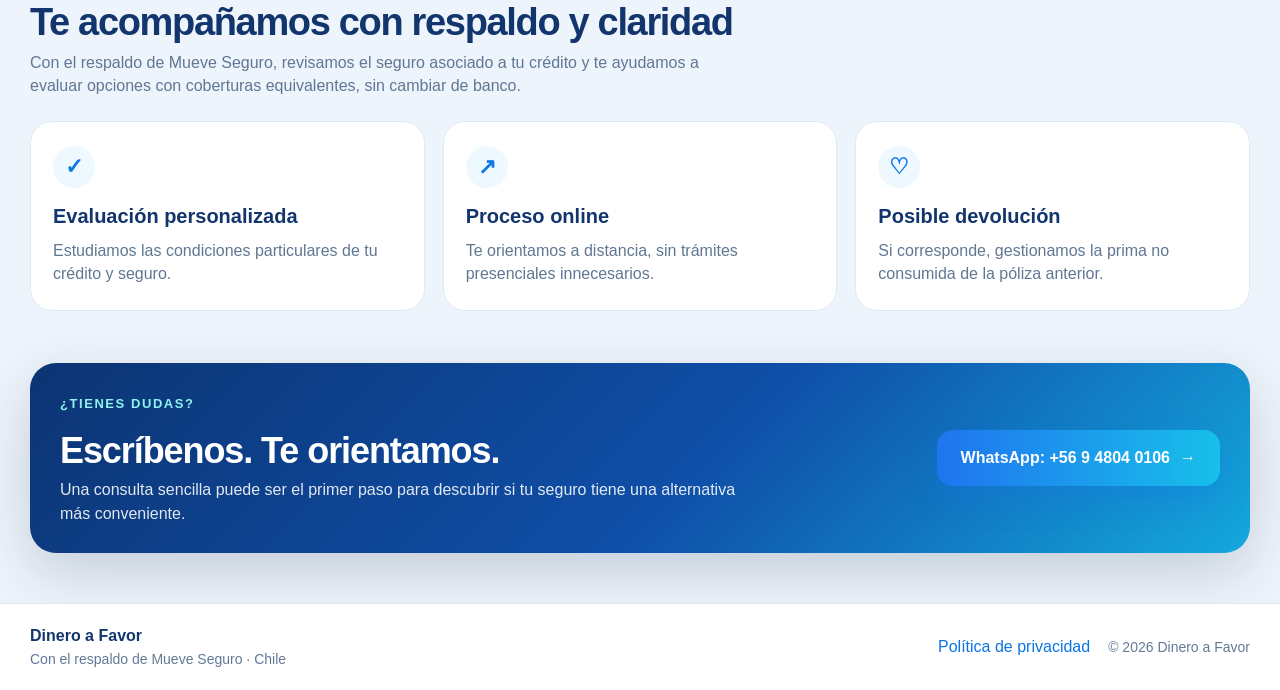
==== commit 0a41c78d: "Update index.html" ====
--- a/index.html
+++ b/index.html
@@ -6,7 +6,7 @@
   <meta name="description" content="Con Dinero a Favor evalúa la portabilidad de tu seguro de desgravamen de créditos de consumo y automotrices. Con el respaldo de Mueve Seguro.">
   <meta name="theme-color" content="#ffffff">
   <title>Dinero a Favor | Evalúa tu seguro de desgravamen</title>
-  <link rel="stylesheet" href="styles.css">
+  <link rel="stylesheet" href="styles.css?v=16">
 </head>
 <body>
 
@@ -37,7 +37,7 @@
 
   <section class="hero">
     <div class="hero-bg">
-      <img src="assets/hero-escena-aprobada.jpg" alt="">
+      <img src="assets/hero-corporativo.jpg" alt="">
     </div>
     <div class="hero-overlay"></div>
 
--- a/styles.css
+++ b/styles.css
@@ -1,290 +1,863 @@
-:root{--navy:#092e68;--blue:#176acb;--teal:#0297a7;--muted:#516b88;--soft:#eaf6ff;--edge:#dfebf5}*{box-sizing:border-box}html{scroll-behavior:smooth}body{margin:0;font-family:Inter,Arial,Helvetica,sans-serif;color:var(--navy);background:white}a{color:inherit}button,input,select,textarea{font:inherit}.header{height:80px;background:#ffffffec;border-bottom:1px solid #e6eff8;position:relative;z-index:5}.header-inner{max-width:1660px;margin:auto;display:flex;align-items:center;justify-content:space-between;gap:20px;height:100%;padding:0 4.8%}.brand{display:flex;align-items:center;gap:14px;text-decoration:none;font-size:clamp(23px,2vw,33px);font-weight:850;letter-spacing:-1.2px;white-space:nowrap}.brand em{color:#078caa;font-style:normal}.brand-icon{width:50px;height:50px;background:linear-gradient(135deg,#33bfcc,#0962c9);border-radius:13px;color:white;display:grid;place-items:center;font-size:36px;line-height:1;font-weight:bold}.header nav{display:flex;gap:38px}.header nav a{text-decoration:none;font-weight:600;font-size:16px}.header nav a:hover{text-decoration:underline}.backing-top{display:flex;align-items:center;gap:8px;border-left:1px solid #d5e6f3;padding-left:19px;white-space:nowrap;font-size:12px;line-height:1.2}.backing-top svg{width:32px;height:36px}.backing-top strong{font-size:18px}.hero{position:relative;isolation:isolate;min-height:710px;overflow:hidden;background:linear-gradient(90deg,#fff 0%,#f8fcff 50%,#e9f7ff 100%)}.hero-photo{position:absolute;z-index:-2;inset:0;pointer-events:none}.hero-photo:before{content:"";position:absolute;inset:0;z-index:2;background:linear-gradient(90deg,white 0%,rgba(255,255,255,.96) 23%,rgba(255,255,255,.56) 39%,rgba(255,255,255,.07) 56%,rgba(244,251,255,.33) 74%,rgba(237,248,255,.8) 100%)}.hero-photo img{position:absolute;height:100%;width:54%;left:27%;object-fit:cover;object-position:center 44%;filter:saturate(.93)}.hero:after{content:"";z-index:-1;pointer-events:none;position:absolute;right:-120px;top:-75px;width:350px;height:350px;border-radius:50%;background:#d2eeff87}.hero-inner{max-width:1740px;margin:auto;position:relative;display:grid;grid-template-columns:minmax(0,1.3fr) minmax(390px,.85fr);align-items:center;gap:clamp(25px,3vw,55px);padding:28px 4.8% 32px;min-height:700px}.hero-content{align-self:center;position:relative;z-index:1;max-width:720px;padding-bottom:10px}.eyebrow{display:inline-block;border-radius:28px;background:#e2f3fd;color:#24537f;font-size:12px;font-weight:800;letter-spacing:1.3px;padding:9px 16px;margin-bottom:20px}.hero h1{font-size:clamp(36px,3.15vw,53px);line-height:1.12;letter-spacing:-1.9px;max-width:690px;margin:0 0 17px;font-weight:850;text-wrap:balance}.hero h1 span{display:block;color:#008fa0}.lead{font-size:clamp(16px,1.19vw,20px);line-height:1.43;max-width:590px;margin:0 0 20px;font-weight:480}.benefit-chips{display:flex;flex-wrap:wrap;gap:8px;margin:20px 0 26px}.benefit-chips span{background:#e6f5feec;color:#175281;padding:9px 11px;border-radius:24px;font-size:13px;font-weight:750}.hero-buttons{display:flex;flex-wrap:wrap;gap:11px;max-width:615px}.button{min-height:54px;display:inline-flex;align-items:center;justify-content:center;gap:13px;padding:14px 21px;border:0;border-radius:12px;text-decoration:none;font-weight:780;cursor:pointer;font-size:15px;transition:transform .15s,box-shadow .15s}.button:hover{transform:translateY(-2px)}.button-main{color:#fff;background:linear-gradient(100deg,#1766d1,#0b99b0);box-shadow:0 8px 18px #1664ad1c}.button-white{color:#008476;background:#fffffff0;border:1px solid #24a3b1;box-shadow:0 4px 12px #1a537610}.photo-mobile{display:none}.form-card{background:#fffffff7;position:relative;z-index:2;align-self:center;padding:29px 31px 23px;border-radius:20px;box-shadow:0 18px 65px #173b6818;border:1px solid #dfeaf47a;scroll-margin-top:20px}.kicker{color:#008c9f;font-size:12px;font-weight:850;letter-spacing:1.7px}.form-card h2{font-size:clamp(25px,2.2vw,35px);letter-spacing:-.9px;line-height:1.1;margin:12px 0 8px}.form-card>p{font-size:14px;line-height:1.38;color:var(--muted);margin:0 0 18px}.form-grid{display:grid;grid-template-columns:1fr 1fr;gap:16px 13px}form label{display:flex;flex-direction:column;gap:6px;font-weight:760;font-size:12px}form b{color:#e25b57}.optional{font-weight:450;color:#71849b}input:not([type=checkbox]),textarea,select{width:100%;min-width:0;border:1px solid #c8d9e8;border-radius:7px;background:#fff;padding:12px 12px;color:var(--navy);font-size:13px;min-height:43px;outline:0}input:focus,textarea:focus,select:focus{border-color:#008ca9;box-shadow:0 0 0 3px #aeeaf540}input::placeholder,textarea::placeholder{color:#8a9aac}textarea{resize:vertical;min-height:61px}.message-label{margin-top:15px}.consent{flex-direction:row;align-items:flex-start;gap:10px;font-size:11px;line-height:1.5;font-weight:450;color:#62758e;margin:14px 0 10px}.consent input{width:15px;height:15px;flex:0 0 15px;margin:2px 0 0;accent-color:#166bd4}.consent a{color:#0766cc;font-weight:700}.submit{width:100%;margin-top:5px}.demo-note{font-size:11px;text-align:center;border-radius:7px;color:#9b690e;background:#fff5df;padding:8px;margin:8px 0}.privacy-summary{font-size:10px;color:#7d8fa6;text-align:center;margin:12px 0 0}#form-status{font-size:13px;color:#1766a6;margin:4px 0;min-height:0}.steps{max-width:1650px;margin:auto;display:grid;grid-template-columns:repeat(3,1fr);gap:0;padding:25px 5% 32px}.step{display:flex;align-items:center;gap:19px;padding:0 30px;border-right:1px solid #dbe8f1}.step:first-child{padding-left:0}.step:last-child{border:0}.step-symbol{width:70px;height:70px;border-radius:50%;background:#e6f5fe;color:#08739c;display:grid;place-items:center;font-size:40px;flex-shrink:0}.step h3{font-size:16px;margin:0 0 6px}.step p{font-size:13px;color:#58718a;line-height:1.4;margin:0}.below{background:#f5faff;padding:70px 5%}.below-intro{max-width:840px;margin:0 auto 30px;text-align:center}.below-intro h2,.contact-section h2{font-size:clamp(27px,3vw,42px);letter-spacing:-1.3px;margin:9px 0 15px}.below-intro p,.contact-section p{font-size:16px;color:#566e8a;line-height:1.6}.benefits{max-width:1400px;margin:auto;display:grid;grid-template-columns:repeat(3,1fr);gap:22px}.benefits article{background:white;border:1px solid #e2edf6;border-radius:18px;padding:30px;box-shadow:0 10px 30px #214f8508}.benefits article>span{display:grid;place-items:center;background:#def4fc;color:#0085ad;border-radius:50%;font-size:25px;width:54px;height:54px}.benefits h3{margin:16px 0 6px}.benefits p{color:#586f86;line-height:1.5;margin:0}.contact-section{display:flex;align-items:center;justify-content:space-between;gap:25px;max-width:1490px;margin:auto;padding:58px 5%}.contact-section>div{max-width:680px}.contact-button{background:#078f60;color:white;white-space:nowrap}footer{display:flex;justify-content:space-between;gap:30px;background:#092e68;padding:32px 5%;color:#fff}footer>div{display:flex;flex-direction:column;gap:8px}footer span,footer a{color:#d2e8f8;font-size:13px}footer a{font-weight:700}@media(max-width:1280px){.hero-inner{grid-template-columns:minmax(0,1.12fr) minmax(370px,.88fr);padding-left:3%;padding-right:3%}.hero h1{font-size:clamp(33px,3.5vw,48px)}.form-card{padding:22px}.hero-photo img{width:58%;left:22%}.hero-photo:before{background:linear-gradient(90deg,white 0%,#fffffff0 23%,#ffffffa0 45%,#ffffff20 65%,#eaf7ffb8 100%)}}@media(max-width:850px){.header{height:70px}.header-inner{padding:0 4%}.brand{font-size:23px}.brand-icon{height:43px;width:43px;font-size:30px}.header nav{display:none}.backing-top{font-size:9px;padding-left:8px}.backing-top strong{font-size:13px}.backing-top svg{height:26px;width:26px}.hero{min-height:0}.hero-inner{display:flex;flex-direction:column;align-items:stretch;padding:36px 5% 45px;gap:22px;min-height:0}.hero-photo{display:none}.hero-content{max-width:100%;padding:0}.hero h1{max-width:700px;font-size:clamp(31px,5.3vw,44px);line-height:1.13;letter-spacing:-1px}.lead{font-size:16px}.hero-buttons{max-width:none}.photo-mobile{display:block;width:100%;height:360px;overflow:hidden;border-radius:18px;position:relative;background:#eef7ff}.photo-mobile img{display:block;width:100%;height:100%;object-fit:cover;object-position:center 40%}.form-card{width:100%;max-width:710px;align-self:center;padding:25px}.steps{padding:35px 5%;gap:15px}.step{padding:0 14px;gap:10px}.step-symbol{height:51px;width:51px;font-size:30px}.step h3{font-size:14px}.step p{font-size:12px}}@media(max-width:590px){.header .backing-top{display:none}.hero-inner{padding:24px 5% 33px;gap:16px}.eyebrow{font-size:9px;letter-spacing:.6px;padding:8px 10px;margin-bottom:13px}.hero h1{font-size:clamp(30px,8vw,40px)}.lead{font-size:15px}.benefit-chips{gap:6px;margin:14px 0 19px}.benefit-chips span{font-size:11px;padding:7px 9px}.hero-buttons{display:grid;grid-template-columns:1fr}.hero-buttons .button{width:100%}.photo-mobile{height:270px}.photo-mobile img{object-position:center 33%}.form-card{padding:22px 17px 18px;border-radius:16px}.form-grid{grid-template-columns:1fr;gap:12px}.form-card h2{font-size:27px}.form-card>p{font-size:13px}.steps{grid-template-columns:1fr;padding:28px 6%;gap:22px}.step{border:0;border-bottom:1px solid #e0eaf2;padding:0 0 18px!important}.step:last-child{border:0;padding:0!important}.step-symbol{height:59px;width:59px}.step h3{font-size:16px}.step p{font-size:13px}.below{padding:50px 6%}.benefits{grid-template-columns:1fr}.contact-section{display:block;padding:48px 6%}.contact-button{white-space:normal;text-align:center;width:100%}footer{flex-direction:column;padding:26px 6%}}
-
-/* V6 · Hero igualado a la primera referencia: mujer completa, living visible y formulario compacto */
-.hero-photo{display:none}
-.hero{background:linear-gradient(95deg,#ffffff 0%,#fbfdff 60%,#ecf8ff 100%);min-height:660px}
-.hero-inner{max-width:1700px;margin:auto;display:grid;grid-template-columns:minmax(430px,1.05fr) minmax(330px,.78fr) minmax(420px,.92fr);align-items:center;gap:18px;padding:18px 3.5% 16px;min-height:660px}
-.hero-content{max-width:560px;align-self:center;padding-right:6px}
-.hero-scene{display:flex;align-items:flex-end;justify-content:center;align-self:end;position:relative;min-height:560px;overflow:visible}
-.hero-scene:after{content:"";position:absolute;inset:auto -10% 8% auto;width:52%;height:66%;background:linear-gradient(90deg,rgba(255,255,255,0) 0%, rgba(248,252,255,.58) 35%, rgba(235,247,255,.96) 100%);pointer-events:none}
-.hero-scene img{display:block;max-height:580px;width:auto;max-width:100%;object-fit:contain;object-position:center bottom;filter:none}
-.eyebrow{font-size:11px;padding:9px 15px;margin-bottom:17px}
-.hero h1{font-size:clamp(34px,3vw,49px);line-height:1.08;letter-spacing:-1.7px;max-width:570px;margin:0 0 16px}
-.hero h1 span{display:inline;color:#009cab}
-.lead{font-size:clamp(16px,1.12vw,19px);line-height:1.42;max-width:520px;margin:0 0 18px}
-.benefit-chips{display:flex;flex-direction:column;align-items:flex-start;gap:8px;margin:0 0 20px}
-.benefit-chips span{background:transparent;padding:0;font-size:15px;font-weight:560;color:#24496c}
-.hero-buttons{display:flex;flex-direction:column;align-items:flex-start;gap:12px;max-width:390px}
-.hero-buttons .button{width:100%;min-height:52px}
-.form-card{background:#fffffffb;max-width:520px;justify-self:end;align-self:center;padding:24px 24px 16px;border-radius:22px;box-shadow:0 14px 42px rgba(16,57,109,.14);border:1px solid #e0ecf5}
-.form-card h2{font-size:clamp(30px,2.25vw,36px);margin:10px 0 6px;line-height:1.08}
-.form-card>p{font-size:13px;margin:0 0 12px}
-.form-grid{grid-template-columns:1fr 1fr;gap:10px 12px}
-form label{font-size:12px;gap:4px}
-input:not([type=checkbox]),textarea,select{min-height:40px;padding:9px 11px;font-size:12px;border-radius:8px}
-textarea{min-height:56px}
-.message-label{margin-top:10px}
-.consent{margin:10px 0 8px;font-size:10.5px;line-height:1.45}
-.submit{margin-top:3px;min-height:49px}
-.demo-note{margin:8px 0 6px;padding:6px;font-size:10px}
-.privacy-summary{margin-top:8px;font-size:10px}
-.steps{padding-top:18px}
-
-@media (max-width:1320px){
-  .hero-inner{grid-template-columns:minmax(380px,1.02fr) minmax(290px,.75fr) minmax(390px,.92fr);gap:14px;padding-left:3%;padding-right:3%}
-  .hero h1{font-size:clamp(31px,2.7vw,44px)}
-  .hero-content{max-width:510px}
-  .hero-scene{min-height:520px}
-  .hero-scene img{max-height:540px}
-  .form-card{padding:20px 20px 14px}
-}
-
-@media (max-width:980px){
-  .hero-inner{display:flex;flex-direction:column;align-items:stretch;gap:20px;padding:26px 5% 32px;min-height:0}
-  .hero-scene{display:none}
-  .photo-mobile{display:block;width:100%;background:#f5faff;border-radius:18px;overflow:hidden;padding:0}
-  .photo-mobile img{display:block;width:100%;height:auto;object-fit:contain;object-position:center top}
-  .hero-content{max-width:100%;padding-right:0}
-  .hero h1{max-width:700px;font-size:clamp(31px,5.8vw,44px)}
-  .hero-buttons{max-width:none}
-  .hero-buttons .button{width:100%}
-  .form-card{width:100%;max-width:740px;align-self:center}
-}
-
-@media (max-width:590px){
-  .hero{min-height:0}
-  .hero-inner{padding:22px 5% 28px;gap:16px}
-  .eyebrow{font-size:9px;letter-spacing:.7px;padding:8px 10px;margin-bottom:12px}
-  .hero h1{font-size:clamp(29px,8vw,39px);line-height:1.1}
-  .lead{font-size:15px;margin-bottom:14px}
-  .benefit-chips span{font-size:14px}
-  .photo-mobile{border-radius:16px}
-  .form-card{padding:18px 16px 14px;border-radius:16px}
-  .form-card h2{font-size:27px}
-  .form-grid{grid-template-columns:1fr;gap:10px}
-  textarea{min-height:72px}
-}
-
-/* V10 · WhatsApp chileno: prefijo fijo y validación accesible */
-.phone-field{display:flex;flex-direction:column;gap:4px;min-width:0}
-.phone-field>label{display:block;font-size:12px;font-weight:760}
-.phone-control{display:flex;align-items:stretch;width:100%;min-width:0;border:1px solid #c8d9e8;border-radius:8px;background:#fff;overflow:hidden;transition:border-color .15s,box-shadow .15s}
-.phone-control:focus-within{border-color:#008ca9;box-shadow:0 0 0 3px #aeeaf540}
-.phone-prefix{display:flex;align-items:center;justify-content:center;flex:0 0 67px;padding:0 8px;background:#eaf4ff;border-right:1px solid #c8d9e8;color:#164b85;font-size:13px;font-weight:800;white-space:nowrap}
-.phone-control input#telefono-local{min-width:0;width:100%;border:0;border-radius:0;box-shadow:none!important;outline:none;padding:9px 10px;font-size:13px;background:#fff}
-.phone-field .phone-help{color:#657c93;font-size:10px;line-height:1.25;margin:1px 0 0}
-.phone-field .phone-error{display:none;color:#a32925;font-size:11px;font-weight:650;line-height:1.25}
-.phone-field .phone-error:not(:empty){display:block}
-.phone-field.is-invalid .phone-control{border-color:#c4433d;box-shadow:0 0 0 2px #f8e0de}
-@media(max-width:590px){.phone-control{min-height:46px}.phone-prefix{flex-basis:76px;font-size:14px}.phone-control input#telefono-local{font-size:16px}}
-
-
-/* V11 · Confirmación premium: sustituye por completo al formulario tras envío verificado */
-#form-view[hidden],#success-view[hidden]{display:none!important}
-.form-card:has(.success-view:not([hidden])){align-self:center}
-.success-view{text-align:center;padding:16px 2px 12px;display:flex;flex-direction:column;align-items:center;gap:0;outline:none;animation:success-in .35s ease-out both}
-.success-icon{width:84px;height:84px;margin:3px 0 18px;filter:drop-shadow(0 7px 15px #11a77c24)}
-.success-icon svg{display:block;width:100%;height:100%}
-.success-kicker{display:inline-flex;align-items:center;justify-content:center;color:#008c92;background:#e9f7fa;border-radius:30px;padding:8px 13px;letter-spacing:1.2px;font-weight:800;font-size:10px}
-.success-view h2{font-size:clamp(26px,2.55vw,38px);line-height:1.14;letter-spacing:-.8px;margin:16px 0 12px;max-width:420px;color:#0b3067}
-.success-lead{max-width:380px;color:#415977;font-size:15px;line-height:1.55;margin:0 0 24px}
-.success-lead strong{color:#0b3067}
-.success-time{text-align:left;display:flex;gap:12px;align-items:center;background:linear-gradient(110deg,#eaf7ff 0%,#e9faf5 100%);padding:17px;border:1px solid #ccebe9;border-radius:16px;width:100%;margin:0 0 23px}
-.success-time-icon{flex:0 0 46px;width:46px;height:46px;display:grid;place-items:center;background:white;border-radius:50%;font-size:33px;color:#078ba5;line-height:1}
-.success-time div{display:flex;flex-direction:column;gap:4px}
-.success-time strong{font-size:16px;color:#0a3269;line-height:1.25}
-.success-time span:not(.success-time-icon){font-size:13px;color:#536d83;line-height:1.4}
-.success-phrase{margin:2px 0 14px;font-size:clamp(17px,1.55vw,21px);font-weight:800;color:#0694a7;line-height:1.33;max-width:370px}
-.success-divider{height:1px;width:88%;background:#e2eaf4;margin:6px 0 17px}
-.success-small{font-size:12px;color:#6c7f93;line-height:1.55;margin:0 0 23px;max-width:380px}
-.success-home{display:inline-flex;align-items:center;justify-content:center;gap:8px;border:1px solid #b7d2e7;border-radius:100px;padding:11px 19px;font-size:13px;font-weight:750;color:#1163a0;text-decoration:none;background:#fff}
-.success-home:hover,.success-home:focus-visible{background:#eef8ff;border-color:#0794aa}
-@keyframes success-in{from{opacity:0;transform:translateY(9px)}to{opacity:1;transform:translateY(0)}}
-@media(max-width:590px){.success-view{padding:13px 1px 6px}.success-view h2{font-size:29px}.success-time{padding:14px}.success-lead{font-size:15px}}
-@media(prefers-reduced-motion:reduce){.success-view{animation:none}html{scroll-behavior:auto}}
-
-/* V14 - Turnstile y mensajes de entrega */
-.daf-turnstile{margin:14px 0 4px;min-height:65px;max-width:100%;overflow:hidden}
-.daf-turnstile-note{font-size:12px;line-height:1.4;color:#526a80;margin:3px 0 12px}
-#form-status{white-space:pre-line;line-height:1.55}
-#form-status[data-state="warning"]{color:#98520b;font-weight:600}
-#form-status[data-state="error"]{color:#a92424;font-weight:600}
-
-/* V15 · Portada corporativa, fondo a todo el ancho.
-   Estas reglas ganan sobre los estilos antiguos V6 para evitar columnas fantasma. */
-.hero.hero-cover {
+:root{
+  --bg:#eef4fb;
+  --white:#ffffff;
+  --text:#0c2450;
+  --text-soft:#45607f;
+  --line:#dbe6f2;
+  --blue:#1674ea;
+  --blue-dark:#0a377f;
+  --cyan:#17d4da;
+  --cyan-soft:#83f2f0;
+  --hero-dark:#061a38;
+  --shadow:0 20px 60px rgba(7, 31, 69, 0.18);
+  --radius:24px;
+  --radius-lg:30px;
+  --container:1220px;
+  --font: Inter, "Segoe UI", Roboto, Arial, sans-serif;
+}
+
+*,
+*::before,
+*::after{
+  box-sizing:border-box;
+}
+
+html{
+  scroll-behavior:smooth;
+}
+
+body{
+  margin:0;
+  font-family:var(--font);
+  color:var(--text);
+  background:var(--bg);
+  line-height:1.45;
+}
+
+img{
+  max-width:100%;
+  display:block;
+}
+
+a{
+  color:inherit;
+  text-decoration:none;
+}
+
+button,
+input,
+select,
+textarea{
+  font:inherit;
+}
+
+.container{
+  width:min(calc(100% - 40px), var(--container));
+  margin:0 auto;
+}
+
+/* HEADER */
+.site-header{
+  position:sticky;
+  top:0;
+  z-index:50;
+  background:rgba(255,255,255,.96);
+  backdrop-filter:blur(10px);
+  border-bottom:1px solid rgba(219,230,242,.8);
+}
+
+.header-inner{
+  min-height:92px;
+  display:flex;
+  align-items:center;
+  justify-content:space-between;
+  gap:18px;
+}
+
+.brand{
+  display:flex;
+  align-items:center;
+  gap:14px;
+  font-weight:800;
+  font-size:18px;
+  color:#103a7b;
+  flex-shrink:0;
+}
+
+.brand-icon{
+  width:58px;
+  height:58px;
+  border-radius:16px;
+  display:grid;
+  place-items:center;
+  color:#fff;
+  font-size:28px;
+  background:linear-gradient(180deg, #26b7ee 0%, #1676e8 100%);
+  box-shadow:0 10px 24px rgba(22,118,232,.25);
+}
+
+.brand-text{
+  font-size:24px;
+  font-weight:800;
+  letter-spacing:-0.02em;
+}
+
+.brand-text em{
+  font-style:normal;
+  color:#12a6cc;
+}
+
+.main-nav{
+  display:flex;
+  align-items:center;
+  gap:34px;
+  font-weight:700;
+  color:#14366e;
+}
+
+.main-nav a:hover{
+  color:#0c71e9;
+}
+
+.brand-backing{
+  display:flex;
+  align-items:center;
+  gap:12px;
+  padding-left:18px;
+  border-left:1px solid #d9e5f0;
+  color:#173d73;
+  font-size:13px;
+  line-height:1.2;
+  flex-shrink:0;
+}
+
+.brand-backing svg{
+  width:34px;
+  height:38px;
+}
+
+/* HERO */
+.hero{
   position:relative;
-  display:block;
-  isolation:isolate;
-  min-height:690px;
-  background:#08274a;
   overflow:hidden;
-}
-.hero.hero-cover::after {display:none;content:none}
-.hero.hero-cover .hero-bg {
-  display:block !important;
+  padding:42px 0 26px;
+}
+
+.hero-bg{
   position:absolute;
   inset:0;
-  z-index:0;
-  pointer-events:none;
-}
-.hero.hero-cover .hero-bg img {
-  display:block;
+}
+
+.hero-bg img{
   width:100%;
   height:100%;
-  max-width:none;
   object-fit:cover;
-  object-position:center 40%;
-  filter:saturate(.92) contrast(1.05);
-}
-.hero.hero-cover .hero-overlay {
+  object-position:center center;
+  filter:saturate(1.03);
+}
+
+.hero-overlay{
   position:absolute;
   inset:0;
-  z-index:1;
-  pointer-events:none;
-  background:linear-gradient(90deg,rgba(3,27,57,.95) 0%,rgba(4,39,78,.88) 31%,rgba(6,54,99,.66) 59%,rgba(5,35,70,.56) 100%);
-}
-.hero.hero-cover .hero-inner.hero-cover-inner {
+  background:
+    linear-gradient(90deg, rgba(5,20,45,.82) 0%, rgba(7,28,62,.62) 34%, rgba(10,39,85,.28) 58%, rgba(255,255,255,.06) 100%),
+    linear-gradient(180deg, rgba(8,25,55,.18) 0%, rgba(8,25,55,.32) 100%);
+}
+
+.hero-grid{
   position:relative;
   z-index:2;
   display:grid;
-  grid-template-columns:minmax(0,1fr) minmax(380px,475px);
-  align-items:center;
-  max-width:1500px;
+  grid-template-columns:minmax(0, 1.08fr) 470px;
+  gap:40px;
+  align-items:center;
+  min-height:620px;
+}
+
+.hero-copy{
+  max-width:690px;
+  color:#fff;
+  padding:24px 0 10px;
+}
+
+.eyebrow{
+  display:inline-flex;
+  align-items:center;
+  padding:10px 18px;
+  border-radius:999px;
+  font-size:13px;
+  letter-spacing:.11em;
+  font-weight:800;
+  color:#8af8fb;
+  border:1px solid rgba(168,231,255,.28);
+  background:rgba(255,255,255,.08);
+  box-shadow:inset 0 0 0 1px rgba(255,255,255,.04);
+  backdrop-filter:blur(6px);
+}
+
+.hero-copy h1{
+  margin:22px 0 18px;
+  font-size:72px;
+  line-height:.98;
+  letter-spacing:-0.045em;
+  font-weight:900;
+  max-width:700px;
+}
+
+.hero-copy h1 span{
+  display:block;
+  color:#29dbe0;
+}
+
+.hero-lead{
+  max-width:650px;
+  margin:0 0 28px;
+  font-size:17px;
+  line-height:1.65;
+  color:rgba(255,255,255,.92);
+}
+
+.hero-features{
+  display:flex;
+  flex-wrap:wrap;
+  gap:14px;
+  margin-bottom:28px;
+}
+
+.feature-pill{
+  display:flex;
+  align-items:center;
+  gap:12px;
+  padding:12px 18px;
+  border-radius:18px;
+  background:rgba(255,255,255,.10);
+  border:1px solid rgba(255,255,255,.16);
+  color:#fff;
+  min-width:168px;
+  backdrop-filter:blur(8px);
+}
+
+.feature-icon{
+  width:36px;
+  height:36px;
+  border-radius:50%;
+  display:grid;
+  place-items:center;
+  flex-shrink:0;
+  background:rgba(39,205,222,.18);
+  border:1px solid rgba(139,244,248,.3);
+  color:#86f5f5;
+  font-size:18px;
+}
+
+.feature-pill strong{
+  display:block;
+  font-size:14px;
+  line-height:1.1;
+}
+
+.feature-pill small{
+  display:block;
+  margin-top:2px;
+  font-size:13px;
+  color:rgba(255,255,255,.82);
+}
+
+.hero-actions{
+  display:flex;
+  flex-wrap:wrap;
+  gap:14px;
+}
+
+.btn{
+  min-height:56px;
+  border:none;
+  border-radius:16px;
+  padding:0 24px;
+  display:inline-flex;
+  align-items:center;
+  justify-content:center;
+  gap:10px;
+  font-weight:800;
+  cursor:pointer;
+  transition:.25s ease;
+}
+
+.btn span{
+  transition:transform .2s ease;
+}
+
+.btn:hover span{
+  transform:translateX(3px);
+}
+
+.btn-primary{
+  color:#fff;
+  background:linear-gradient(90deg, #1f75ef 0%, #17c0ea 100%);
+  box-shadow:0 14px 30px rgba(23,116,234,.32);
+}
+
+.btn-primary:hover{
+  transform:translateY(-1px);
+  box-shadow:0 18px 34px rgba(23,116,234,.38);
+}
+
+.btn-secondary{
+  color:#fff;
+  background:transparent;
+  border:1px solid rgba(255,255,255,.35);
+}
+
+.btn-secondary:hover{
+  background:rgba(255,255,255,.08);
+}
+
+/* FORM CARD */
+.form-card{
   width:100%;
-  min-height:690px;
-  margin:0 auto;
-  padding:50px clamp(24px,4vw,66px);
-  gap:clamp(28px,4vw,72px);
-}
-.hero.hero-cover .hero-content.hero-content-cover {
+  border-radius:28px;
+  background:rgba(255,255,255,.96);
+  box-shadow:var(--shadow);
+  padding:30px 30px 24px;
+  backdrop-filter:blur(10px);
+}
+
+.form-kicker{
   display:block;
-  position:relative;
-  align-self:center;
-  min-width:0;
+  margin-bottom:8px;
+  font-size:13px;
+  font-weight:800;
+  letter-spacing:.12em;
+  color:#0fa7c0;
+}
+
+.form-card h2{
+  margin:0 0 10px;
+  font-size:28px;
+  line-height:1.1;
+  letter-spacing:-0.03em;
+  color:#113776;
+}
+
+.form-card p{
+  margin:0 0 18px;
+  color:#4e6582;
+}
+
+.form-grid{
+  display:grid;
+  grid-template-columns:1fr 1fr;
+  gap:14px 12px;
+}
+
+.form-grid label,
+.phone-field,
+.message-label{
+  display:flex;
+  flex-direction:column;
+  gap:7px;
+  font-size:14px;
+  font-weight:700;
+  color:#183a72;
+}
+
+.form-grid input,
+.form-grid select,
+.message-label textarea{
   width:100%;
+  min-height:48px;
+  border:1px solid #cfdded;
+  border-radius:14px;
+  background:#fff;
+  padding:0 16px;
+  font-size:15px;
+  color:#13345d;
+  outline:none;
+  transition:border-color .2s ease, box-shadow .2s ease;
+}
+
+.message-label textarea{
+  min-height:84px;
+  resize:vertical;
+  padding-top:14px;
+  padding-bottom:14px;
+}
+
+.form-grid input:focus,
+.form-grid select:focus,
+.message-label textarea:focus{
+  border-color:#3fa8f4;
+  box-shadow:0 0 0 4px rgba(39,134,241,.10);
+}
+
+.form-grid b,
+.message-label b,
+.consent b{
+  color:#f25252;
+}
+
+.optional{
+  font-weight:500;
+  color:#6f85a0;
+}
+
+.phone-field{
+  grid-column:span 1;
+}
+
+.phone-control{
+  display:flex;
+  align-items:center;
+  border:1px solid #cfdded;
+  border-radius:14px;
+  overflow:hidden;
+  background:#fff;
+}
+
+.phone-prefix{
+  min-height:48px;
+  display:flex;
+  align-items:center;
+  padding:0 14px;
+  font-weight:800;
+  color:#164079;
+  background:#f3f8fd;
+  border-right:1px solid #d6e3f0;
+  white-space:nowrap;
+}
+
+.phone-control input{
+  border:none;
+  border-radius:0;
+  box-shadow:none !important;
+}
+
+.phone-help,
+.phone-error,
+.daf-turnstile-note,
+.privacy-summary{
+  margin-top:4px;
+  font-size:12.5px;
+  color:#6c7f97;
+}
+
+.message-label{
+  margin-top:14px;
+}
+
+.consent{
+  display:flex;
+  gap:12px;
+  margin-top:16px;
+  font-size:13px;
+  line-height:1.45;
+  color:#536980;
+}
+
+.consent input{
+  margin-top:3px;
+  width:18px;
+  height:18px;
+  flex-shrink:0;
+}
+
+.consent a{
+  color:#0b74e6;
+  text-decoration:underline;
+}
+
+.daf-turnstile{
+  margin-top:16px;
+}
+
+#form-status{
+  margin-top:12px;
+  font-size:14px;
+  color:#184379;
+}
+
+.btn-submit{
+  width:100%;
+  margin-top:14px;
+}
+
+/* SUCCESS */
+.success-view{
+  text-align:left;
+}
+
+.success-icon{
+  width:76px;
+  margin-bottom:18px;
+}
+
+.success-kicker{
+  color:#12a77c;
+}
+
+.success-lead,
+.success-small{
+  color:#516882;
+}
+
+.success-time{
+  display:flex;
+  align-items:flex-start;
+  gap:12px;
+  margin:20px 0;
+  padding:16px;
+  border-radius:18px;
+  background:#f1f8ff;
+}
+
+.success-time-icon{
+  font-size:22px;
+  color:#1180d8;
+}
+
+.success-home{
+  display:inline-flex;
+  align-items:center;
+  gap:8px;
+  margin-top:10px;
+  font-weight:800;
+  color:#0b74e6;
+}
+
+/* SECTIONS */
+.steps-section{
+  padding:44px 0 26px;
+  background:#f4f8fc;
+}
+
+.section-heading{
+  max-width:720px;
+}
+
+.section-heading.centered{
+  text-align:center;
+  margin:0 auto 24px;
+}
+
+.section-heading h2{
+  margin:0 0 8px;
+  font-size:38px;
+  line-height:1.08;
+  letter-spacing:-0.035em;
+  color:#12356d;
+}
+
+.section-heading p{
+  margin:0;
+  color:#607794;
+  font-size:16px;
+}
+
+.section-kicker{
+  display:inline-block;
+  margin-bottom:10px;
+  font-size:13px;
+  font-weight:800;
+  letter-spacing:.12em;
+  color:#08a8c0;
+}
+
+.steps-grid{
+  display:grid;
+  grid-template-columns:repeat(3, 1fr);
+  gap:18px;
+}
+
+.step-card{
+  background:#fff;
+  border:1px solid #deebf6;
+  border-radius:22px;
+  padding:24px 22px;
+  box-shadow:0 10px 24px rgba(11,40,84,.05);
+}
+
+.step-icon{
+  width:52px;
+  height:52px;
+  border-radius:50%;
+  display:grid;
+  place-items:center;
+  margin-bottom:16px;
+  background:linear-gradient(180deg, #ebf7ff 0%, #dff0ff 100%);
+  color:#1576ea;
+  font-size:22px;
+  font-weight:800;
+}
+
+.step-card h3{
+  margin:0 0 8px;
+  font-size:20px;
+  color:#13356e;
+}
+
+.step-card p{
+  margin:0;
+  color:#607792;
+}
+
+.benefits-section{
+  padding:34px 0 42px;
+}
+
+.benefits-wrap{
+  display:grid;
+  grid-template-columns:1fr;
+  gap:24px;
+}
+
+.benefits-grid{
+  display:grid;
+  grid-template-columns:repeat(3, 1fr);
+  gap:18px;
+}
+
+.benefit-card{
+  background:#fff;
+  border-radius:22px;
+  border:1px solid #deebf6;
+  padding:24px 22px;
+}
+
+.benefit-card span{
+  width:42px;
+  height:42px;
+  display:grid;
+  place-items:center;
+  border-radius:50%;
+  background:#edf8ff;
+  color:#1077e5;
+  font-size:22px;
+  font-weight:800;
+  margin-bottom:14px;
+}
+
+.benefit-card h3{
+  margin:0 0 8px;
+  font-size:20px;
+  color:#13356e;
+}
+
+.benefit-card p{
+  margin:0;
+  color:#607792;
+}
+
+.contact-cta{
+  padding:10px 0 50px;
+}
+
+.contact-box{
+  display:flex;
+  align-items:center;
+  justify-content:space-between;
+  gap:20px;
+  padding:28px 30px;
+  border-radius:26px;
+  background:linear-gradient(135deg, #0c3473 0%, #0f4fa8 55%, #14a8dd 100%);
+  color:#fff;
+  box-shadow:var(--shadow);
+}
+
+.contact-box h2{
+  margin:8px 0 8px;
+  font-size:36px;
+  line-height:1.08;
+  letter-spacing:-0.03em;
+}
+
+.contact-box p{
+  margin:0;
   max-width:680px;
-  padding:0;
-  color:#fff;
-}
-.hero.hero-cover .hero-content-cover .eyebrow {
-  display:inline-block;
-  padding:9px 14px;
-  margin-bottom:19px;
-  border:1px solid rgba(120,220,245,.35);
-  border-radius:100px;
-  background:rgba(30,140,200,.24);
-  color:#bcf2fb;
-  font-size:11px;
-  font-weight:800;
-  line-height:1.45;
-  letter-spacing:.11em;
-}
-.hero.hero-cover .hero-content-cover h1 {
+  color:rgba(255,255,255,.88);
+}
+
+.contact-box .section-kicker{
+  color:#8ef4f2;
+}
+
+/* FOOTER */
+.site-footer{
+  border-top:1px solid #dde8f2;
+  background:#fff;
+}
+
+.footer-inner{
+  min-height:86px;
+  display:flex;
+  align-items:center;
+  justify-content:space-between;
+  gap:20px;
+}
+
+.footer-inner strong{
   display:block;
-  max-width:680px;
-  margin:0 0 22px;
-  color:#fff;
-  font-size:clamp(34px,3.5vw,55px);
-  line-height:1.08;
-  letter-spacing:-.035em;
-  font-weight:850;
-  text-wrap:balance;
-}
-.hero.hero-cover .hero-content-cover h1 span {
-  display:block;
-  color:#37e4e1;
-}
-.hero.hero-cover .hero-content-cover .lead {
-  max-width:625px;
-  margin:0 0 23px;
-  color:#eff9ff;
-  font-size:clamp(15px,1.2vw,19px);
-  line-height:1.6;
-}
-.hero.hero-cover .hero-content-cover .benefit-chips {
-  display:flex;
-  flex-direction:row;
-  flex-wrap:wrap;
-  align-items:center;
-  gap:10px;
-  margin:0 0 25px;
-}
-.hero.hero-cover .hero-content-cover .benefit-chips span {
-  display:inline-flex;
-  padding:9px 12px;
-  border-radius:100px;
-  border:1px solid rgba(235,250,255,.23);
-  background:rgba(255,255,255,.12);
-  color:#fff;
-  font-size:12px;
-  font-weight:700;
-}
-.hero.hero-cover .hero-content-cover .hero-buttons {
-  display:flex;
-  flex-direction:row;
-  flex-wrap:wrap;
-  max-width:none;
-  gap:12px;
-}
-.hero.hero-cover .hero-content-cover .hero-buttons .button {
-  width:auto;
-  min-height:51px;
-}
-.hero.hero-cover .hero-content-cover .button-white {
-  background:rgba(255,255,255,.1);
-  border:1px solid rgba(255,255,255,.7);
-  color:white;
-  box-shadow:none;
-}
-.hero.hero-cover aside.form-card.form-card-cover {
-  display:block;
-  position:relative;
-  z-index:3;
-  justify-self:stretch;
-  align-self:center;
-  width:100%;
-  max-width:none;
-  min-width:0;
-  margin:0;
-  padding:27px;
-  background:rgba(255,255,255,.98);
-  color:#092e68;
-  border:1px solid rgba(255,255,255,.75);
-  border-radius:24px;
-  box-shadow:0 25px 65px rgba(0,13,37,.35);
-}
-.hero.hero-cover aside.form-card #form-view > p {
+  color:#13366f;
+}
+
+.footer-inner span{
+  color:#627995;
   font-size:14px;
-  line-height:1.5;
-  color:#526b86;
-  margin:0 0 19px;
-}
-.hero.hero-cover .form-card h2 {font-size:clamp(27px,2.1vw,33px)}
-.hero.hero-cover .form-grid {grid-template-columns:repeat(2,minmax(0,1fr));gap:11px 12px}
-.hero.hero-cover .hero-photo,
-.hero.hero-cover .hero-scene,
-.hero.hero-cover .photo-mobile {display:none!important}
-@media(max-width:1050px){
-  .hero.hero-cover .hero-inner.hero-cover-inner {
-    grid-template-columns:minmax(0,1fr);
-    min-height:0;
-    gap:30px;
-    padding:55px 5%;
-  }
-  .hero.hero-cover .hero-content.hero-content-cover {max-width:800px}
-  .hero.hero-cover aside.form-card.form-card-cover {max-width:700px;justify-self:center}
-  .hero.hero-cover .hero-overlay {background:linear-gradient(90deg,rgba(3,27,57,.93),rgba(3,31,65,.76))}
-}
-@media(max-width:590px){
-  .hero.hero-cover .hero-inner.hero-cover-inner {display:grid;grid-template-columns:minmax(0,1fr);padding:34px 5% 40px;gap:24px}
-  .hero.hero-cover .hero-bg img {object-position:55% center}
-  .hero.hero-cover .hero-overlay {background:rgba(4,28,59,.84)}
-  .hero.hero-cover .hero-content-cover h1 {font-size:clamp(31px,8vw,42px);line-height:1.09}
-  .hero.hero-cover .hero-content-cover .lead {font-size:15px}
-  .hero.hero-cover .hero-content-cover .benefit-chips span {font-size:11px;padding:8px 10px}
-  .hero.hero-cover .hero-content-cover .hero-buttons {flex-direction:column}
-  .hero.hero-cover .hero-content-cover .hero-buttons .button {width:100%}
-  .hero.hero-cover aside.form-card.form-card-cover {padding:21px 17px;border-radius:18px}
-  .hero.hero-cover .form-grid {grid-template-columns:1fr}
-}
+}
+
+.footer-links{
+  display:flex;
+  align-items:center;
+  gap:18px;
+}
+
+.footer-links a{
+  color:#0b74e6;
+}
+
+/* RESPONSIVE */
+@media (max-width: 1200px){
+  .hero-grid{
+    grid-template-columns:minmax(0, 1fr) 430px;
+    gap:28px;
+    min-height:600px;
+  }
+
+  .hero-copy h1{
+    font-size:60px;
+  }
+}
+
+@media (max-width: 1024px){
+  .main-nav{
+    display:none;
+  }
+
+  .hero{
+    padding-top:28px;
+  }
+
+  .hero-grid{
+    grid-template-columns:1fr;
+    align-items:start;
+    min-height:auto;
+  }
+
+  .hero-copy{
+    max-width:100%;
+    padding:10px 0 0;
+  }
+
+  .hero-copy h1{
+    font-size:48px;
+  }
+
+  .form-card{
+    max-width:720px;
+  }
+
+  .steps-grid,
+  .benefits-grid{
+    grid-template-columns:1fr;
+  }
+
+  .contact-box{
+    flex-direction:column;
+    align-items:flex-start;
+  }
+}
+
+@media (max-width: 768px){
+  .container{
+    width:min(calc(100% - 28px), var(--container));
+  }
+
+  .header-inner{
+    min-height:78px;
+    gap:12px;
+  }
+
+  .brand-text{
+    font-size:20px;
+  }
+
+  .brand-icon{
+    width:48px;
+    height:48px;
+    font-size:24px;
+  }
+
+  .brand-backing{
+    display:none;
+  }
+
+  .hero-copy h1{
+    font-size:40px;
+  }
+
+  .hero-lead{
+    font-size:15.5px;
+  }
+
+  .hero-features{
+    gap:10px;
+  }
+
+  .feature-pill{
+    min-width:unset;
+    width:100%;
+  }
+
+  .form-card{
+    padding:22px 18px 18px;
+    border-radius:22px;
+  }
+
+  .form-grid{
+    grid-template-columns:1fr;
+  }
+
+  .phone-field{
+    grid-column:span 1;
+  }
+
+  .section-heading h2,
+  .contact-box h2{
+    font-size:30px;
+  }
+
+  .footer-inner{
+    padding:18px 0;
+    min-height:auto;
+    flex-direction:column;
+    align-items:flex-start;
+  }
+
+  .footer-links{
+    flex-direction:column;
+    align-items:flex-start;
+    gap:8px;
+  }
+}
+
+@media (max-width: 560px){
+  .hero-copy h1{
+    font-size:34px;
+  }
+
+  .eyebrow{
+    font-size:11.5px;
+    padding:9px 14px;
+  }
+
+  .hero-actions{
+    flex-direction:column;
+  }
+
+  .btn{
+    width:100%;
+  }
+
+  .contact-box{
+    padding:22px 18px;
+  }
+}
